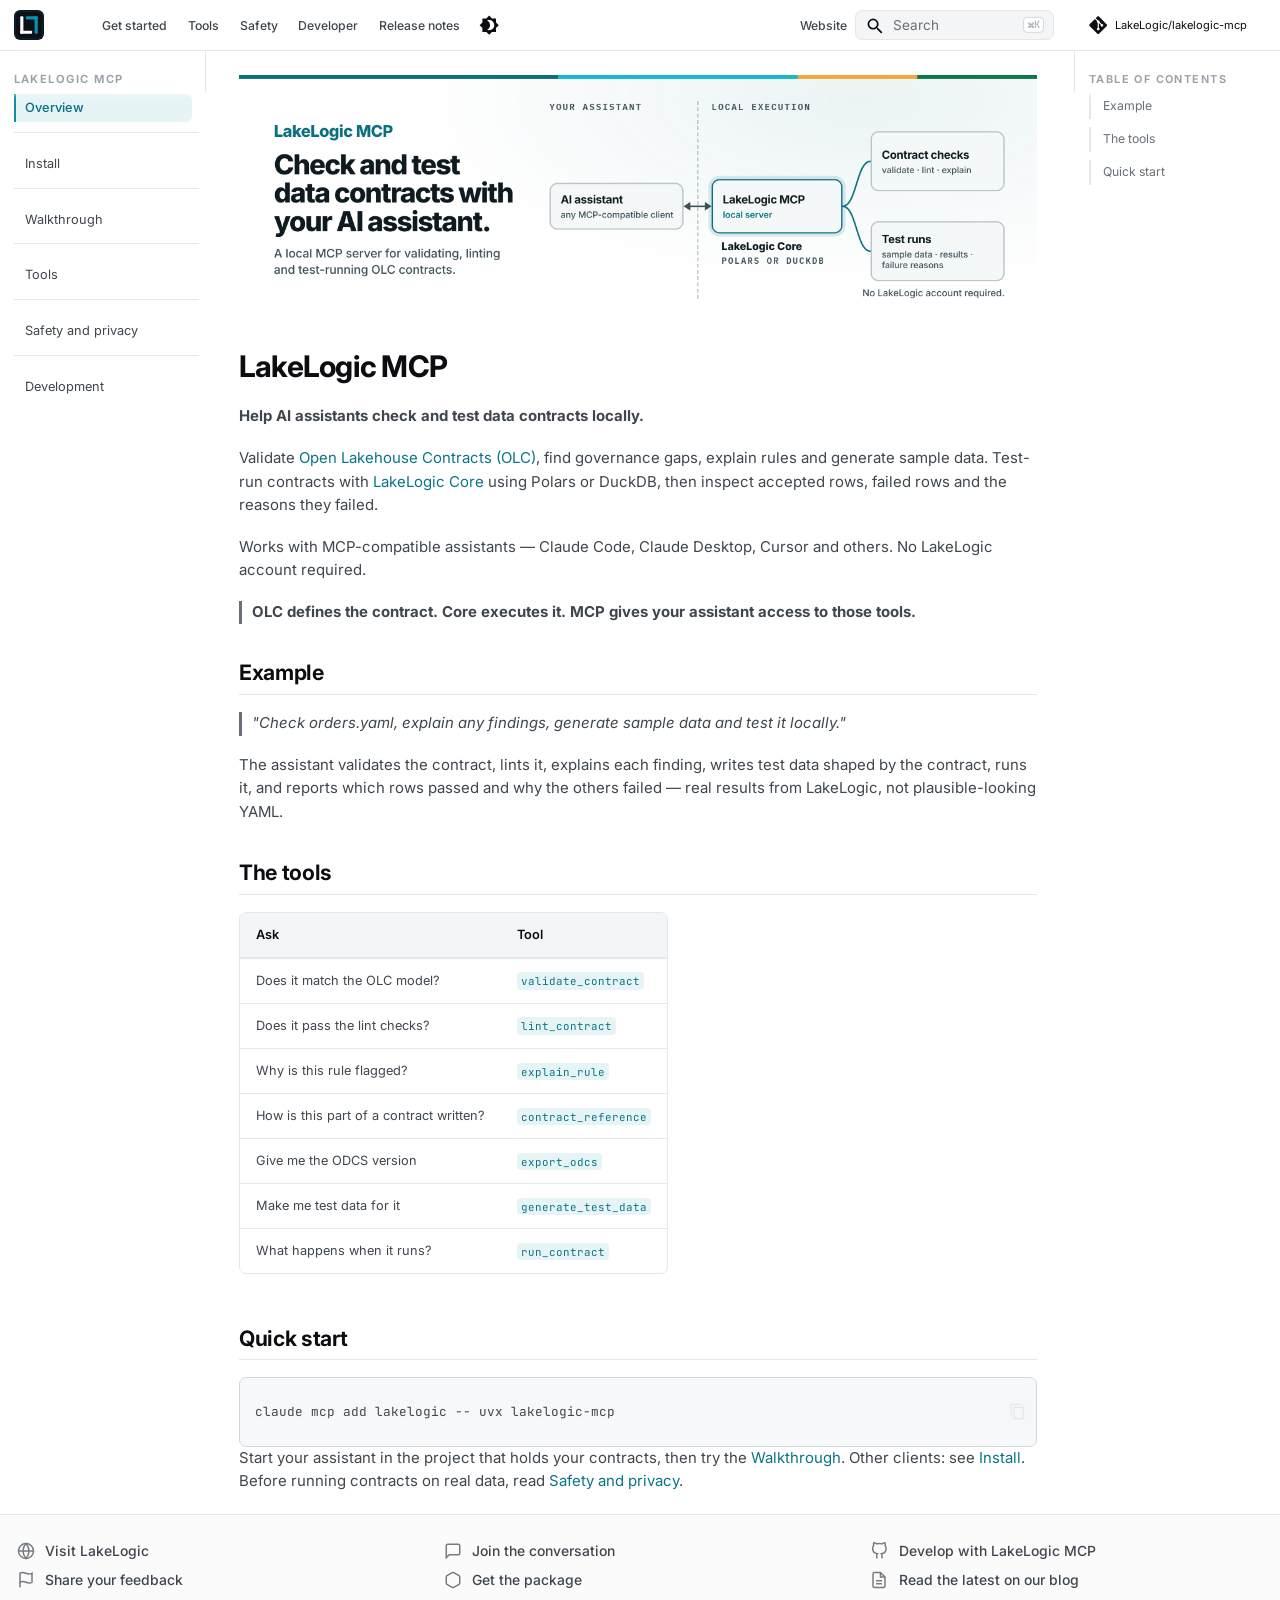
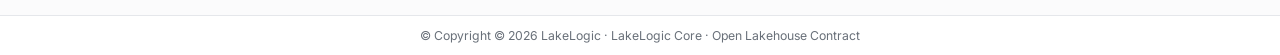
==== index.html @ 0fba4b38 "Deployed 911e16d with MkDocs version: 1.6.1" ====
<!doctype html>
<html lang="en" class="no-js">
  <head>
    
      <meta charset="utf-8">
      <meta name="viewport" content="width=device-width,initial-scale=1">
      
        <meta name="description" content="A local MCP server that lets AI assistants check, test and run the Open Lakehouse Contracts they write, using LakeLogic itself instead of guessing.
">
      
      
        <meta name="author" content="LakeLogic">
      
      
        <link rel="canonical" href="https://lakelogic.github.io/lakelogic-mcp/index.html">
      
      
      
        <link rel="next" href="install.html">
      
      
        
      
      
      <link rel="icon" href="assets/logo.svg">
      <meta name="generator" content="mkdocs-1.6.1, mkdocs-material-9.8.0">
    
    
      
        <title>LakeLogic MCP</title>
      
    
    
      <link rel="stylesheet" href="assets/stylesheets/main.57a0d79d.min.css">
      
        
        <link rel="stylesheet" href="assets/stylesheets/palette.fb2fffe2.min.css">
      
      


    
    
      
    
    
      
        
        
        <link rel="preconnect" href="https://fonts.gstatic.com" crossorigin>
        <link rel="stylesheet" href="https://fonts.googleapis.com/css?family=Inter:300,300i,400,400i,700,700i%7CJetBrains+Mono:400,400i,700,700i&display=fallback">
        <style>:root{--md-text-font:"Inter";--md-code-font:"JetBrains Mono"}</style>
      
    
    
      <link rel="stylesheet" href="stylesheets/extra.css?v=1">
    
    <script>__md_scope=new URL(".",location),__md_hash=e=>[...e].reduce(((e,_)=>(e<<5)-e+_.charCodeAt(0)),0),__md_get=(e,_=localStorage,t=__md_scope)=>JSON.parse(_.getItem(t.pathname+"."+e)),__md_set=(e,_,t=localStorage,a=__md_scope)=>{try{t.setItem(a.pathname+"."+e,JSON.stringify(_))}catch(e){}}</script>
    
      

    
    
  </head>
  
  
    
    
      
    
    
    
    
    <body dir="ltr" data-md-color-scheme="default" data-md-color-primary="custom" data-md-color-accent="light-blue">
  
    
    <input class="md-toggle" data-md-toggle="drawer" type="checkbox" id="__drawer" autocomplete="off">
    <input class="md-toggle" data-md-toggle="search" type="checkbox" id="__search" autocomplete="off">
    <label class="md-overlay" for="__drawer"></label>
    <div data-md-component="skip">
      
        
        <a href="#lakelogic-mcp" class="md-skip">
          Skip to content
        </a>
      
    </div>
    <div data-md-component="announce">
      
    </div>
    
    
      

  

<header class="md-header md-header--shadow" data-md-component="header">
  <nav class="md-header__inner md-grid" aria-label="Header">
    <a href="index.html" title="LakeLogic MCP" class="md-header__button md-logo" aria-label="LakeLogic MCP" data-md-component="logo">
      
  <img src="assets/logo.svg" alt="logo">

    </a>
    <label class="md-header__button md-icon" for="__drawer">
      
      <svg xmlns="http://www.w3.org/2000/svg" viewBox="0 0 24 24"><path d="M3 6h18v2H3zm0 5h18v2H3zm0 5h18v2H3z"/></svg>
    </label>
    <div class="md-header__title" data-md-component="header-title">
      <div class="md-header__ellipsis">
        <div class="md-header__topic">
          <span class="md-ellipsis">
            LakeLogic MCP
            <span class="ll-docs-badge">Docs</span>
          </span>
        </div>
        <div class="md-header__topic" data-md-component="header-topic">
          <span class="md-ellipsis">
            
              Overview
            
          </span>
        </div>
      </div>
    </div><nav class="ll-metanav" aria-label="Documentation sections">
      <a class="ll-metanav__link" href="install.html">Get started</a>
      <a class="ll-metanav__link" href="tools.html">Tools</a>
      <a class="ll-metanav__link" href="safety.html">Safety</a>
      <a class="ll-metanav__link" href="development.html">Developer</a>
      <a class="ll-metanav__link" href="https://github.com/LakeLogic/lakelogic-mcp/blob/main/CHANGELOG.md">Release notes</a>
    </nav>

    
      
        <form class="md-header__option" data-md-component="palette">
  
    
    
    
    <input class="md-option" data-md-color-media="" data-md-color-scheme="default" data-md-color-primary="custom" data-md-color-accent="light-blue"  aria-label="Switch to dark mode"  type="radio" name="__palette" id="__palette_0">
    
      <label class="md-header__button md-icon" title="Switch to dark mode" for="__palette_1" hidden>
        <svg xmlns="http://www.w3.org/2000/svg" viewBox="0 0 24 24"><path d="M12 18c-.89 0-1.74-.2-2.5-.55C11.56 16.5 13 14.42 13 12s-1.44-4.5-3.5-5.45C10.26 6.2 11.11 6 12 6a6 6 0 0 1 6 6 6 6 0 0 1-6 6m8-9.31V4h-4.69L12 .69 8.69 4H4v4.69L.69 12 4 15.31V20h4.69L12 23.31 15.31 20H20v-4.69L23.31 12z"/></svg>
      </label>
    
  
    
    
    
    <input class="md-option" data-md-color-media="" data-md-color-scheme="slate" data-md-color-primary="custom" data-md-color-accent="light-blue"  aria-label="Switch to light mode"  type="radio" name="__palette" id="__palette_1">
    
      <label class="md-header__button md-icon" title="Switch to light mode" for="__palette_0" hidden>
        <svg xmlns="http://www.w3.org/2000/svg" viewBox="0 0 24 24"><path d="M12 8a4 4 0 0 0-4 4 4 4 0 0 0 4 4 4 4 0 0 0 4-4 4 4 0 0 0-4-4m0 10a6 6 0 0 1-6-6 6 6 0 0 1 6-6 6 6 0 0 1 6 6 6 6 0 0 1-6 6m8-9.31V4h-4.69L12 .69 8.69 4H4v4.69L.69 12 4 15.31V20h4.69L12 23.31 15.31 20H20v-4.69L23.31 12z"/></svg>
      </label>
    
  
</form>
      
    
    
      <script>var palette=__md_get("__palette");if(palette&&palette.color){if("(prefers-color-scheme)"===palette.color.media){var media=matchMedia("(prefers-color-scheme: light)"),input=document.querySelector(media.matches?"[data-md-color-media='(prefers-color-scheme: light)']":"[data-md-color-media='(prefers-color-scheme: dark)']");palette.color.media=input.getAttribute("data-md-color-media"),palette.color.scheme=input.getAttribute("data-md-color-scheme"),palette.color.primary=input.getAttribute("data-md-color-primary"),palette.color.accent=input.getAttribute("data-md-color-accent")}for(var[key,value]of Object.entries(palette.color))document.body.setAttribute("data-md-color-"+key,value)}</script>
    
    <div class="ll-header-extra">
      <a class="ll-header-extra__link" href="https://lakelogic.org" target="_blank" rel="noopener">Website</a>
    </div>

    
      
      
        <label class="md-header__button md-icon" for="__search">
          
          <svg xmlns="http://www.w3.org/2000/svg" viewBox="0 0 24 24"><path d="M9.5 3A6.5 6.5 0 0 1 16 9.5c0 1.61-.59 3.09-1.56 4.23l.27.27h.79l5 5-1.5 1.5-5-5v-.79l-.27-.27A6.52 6.52 0 0 1 9.5 16 6.5 6.5 0 0 1 3 9.5 6.5 6.5 0 0 1 9.5 3m0 2C7 5 5 7 5 9.5S7 14 9.5 14 14 12 14 9.5 12 5 9.5 5"/></svg>
        </label>
        <div class="md-search" data-md-component="search" role="dialog">
  <label class="md-search__overlay" for="__search"></label>
  <div class="md-search__inner" role="search">
    <form class="md-search__form" name="search">
      <input type="text" class="md-search__input" name="query" aria-label="Search" placeholder="Search" autocapitalize="off" autocorrect="off" autocomplete="off" spellcheck="false" data-md-component="search-query" required>
      <label class="md-search__icon md-icon" for="__search">
        
        <svg xmlns="http://www.w3.org/2000/svg" viewBox="0 0 24 24"><path d="M9.5 3A6.5 6.5 0 0 1 16 9.5c0 1.61-.59 3.09-1.56 4.23l.27.27h.79l5 5-1.5 1.5-5-5v-.79l-.27-.27A6.52 6.52 0 0 1 9.5 16 6.5 6.5 0 0 1 3 9.5 6.5 6.5 0 0 1 9.5 3m0 2C7 5 5 7 5 9.5S7 14 9.5 14 14 12 14 9.5 12 5 9.5 5"/></svg>
        
        <svg xmlns="http://www.w3.org/2000/svg" viewBox="0 0 24 24"><path d="M20 11v2H8l5.5 5.5-1.42 1.42L4.16 12l7.92-7.92L13.5 5.5 8 11z"/></svg>
      </label>
      <nav class="md-search__options" aria-label="Search">
        
        <button type="reset" class="md-search__icon md-icon" title="Clear" aria-label="Clear" tabindex="-1">
          
          <svg xmlns="http://www.w3.org/2000/svg" viewBox="0 0 24 24"><path d="M19 6.41 17.59 5 12 10.59 6.41 5 5 6.41 10.59 12 5 17.59 6.41 19 12 13.41 17.59 19 19 17.59 13.41 12z"/></svg>
        </button>
      </nav>
      
        <div class="md-search__suggest" data-md-component="search-suggest"></div>
      
    </form>
    <div class="md-search__output">
      <div class="md-search__scrollwrap" tabindex="0" data-md-scrollfix>
        <div class="md-search-result" data-md-component="search-result">
          <div class="md-search-result__meta">
            Initializing search
          </div>
          <ol class="md-search-result__list" role="presentation"></ol>
        </div>
      </div>
    </div>
  </div>
</div>
      
    
    
      <div class="md-header__source">
        <a href="https://github.com/LakeLogic/lakelogic-mcp" title="Go to repository" class="md-source" data-md-component="source">
  <div class="md-source__icon md-icon">
    
    <svg xmlns="http://www.w3.org/2000/svg" viewBox="0 0 448 512"><!--! Font Awesome Free 7.1.0 by @fontawesome - https://fontawesome.com License - https://fontawesome.com/license/free (Icons: CC BY 4.0, Fonts: SIL OFL 1.1, Code: MIT License) Copyright 2025 Fonticons, Inc.--><path d="M439.6 236.1 244 40.5c-5.4-5.5-12.8-8.5-20.4-8.5s-15 3-20.4 8.4L162.5 81l51.5 51.5c27.1-9.1 52.7 16.8 43.4 43.7l49.7 49.7c34.2-11.8 61.2 31 35.5 56.7-26.5 26.5-70.2-2.9-56-37.3L240.3 199v121.9c25.3 12.5 22.3 41.8 9.1 55-6.4 6.4-15.2 10.1-24.3 10.1s-17.8-3.6-24.3-10.1c-17.6-17.6-11.1-46.9 11.2-56v-123c-20.8-8.5-24.6-30.7-18.6-45L142.6 101 8.5 235.1C3 240.6 0 247.9 0 255.5s3 15 8.5 20.4l195.6 195.7c5.4 5.4 12.7 8.4 20.4 8.4s15-3 20.4-8.4l194.7-194.7c5.4-5.4 8.4-12.8 8.4-20.4s-3-15-8.4-20.4"/></svg>
  </div>
  <div class="md-source__repository">
    LakeLogic/lakelogic-mcp
  </div>
</a>
      </div>
    
  </nav>
  
</header>
    
    <div class="md-container" data-md-component="container">
      
      
        
          
        
      
      <main class="md-main" data-md-component="main">
        <div class="md-main__inner md-grid">
          
            
              
              <div class="md-sidebar md-sidebar--primary" data-md-component="sidebar" data-md-type="navigation" >
                <div class="md-sidebar__scrollwrap">
                  <div class="md-sidebar__inner">
                    



<nav class="md-nav md-nav--primary" aria-label="Navigation" data-md-level="0">
  <label class="md-nav__title" for="__drawer">
    <a href="index.html" title="LakeLogic MCP" class="md-nav__button md-logo" aria-label="LakeLogic MCP" data-md-component="logo">
      
  <img src="assets/logo.svg" alt="logo">

    </a>
    LakeLogic MCP
  </label>
  
    <div class="md-nav__source">
      <a href="https://github.com/LakeLogic/lakelogic-mcp" title="Go to repository" class="md-source" data-md-component="source">
  <div class="md-source__icon md-icon">
    
    <svg xmlns="http://www.w3.org/2000/svg" viewBox="0 0 448 512"><!--! Font Awesome Free 7.1.0 by @fontawesome - https://fontawesome.com License - https://fontawesome.com/license/free (Icons: CC BY 4.0, Fonts: SIL OFL 1.1, Code: MIT License) Copyright 2025 Fonticons, Inc.--><path d="M439.6 236.1 244 40.5c-5.4-5.5-12.8-8.5-20.4-8.5s-15 3-20.4 8.4L162.5 81l51.5 51.5c27.1-9.1 52.7 16.8 43.4 43.7l49.7 49.7c34.2-11.8 61.2 31 35.5 56.7-26.5 26.5-70.2-2.9-56-37.3L240.3 199v121.9c25.3 12.5 22.3 41.8 9.1 55-6.4 6.4-15.2 10.1-24.3 10.1s-17.8-3.6-24.3-10.1c-17.6-17.6-11.1-46.9 11.2-56v-123c-20.8-8.5-24.6-30.7-18.6-45L142.6 101 8.5 235.1C3 240.6 0 247.9 0 255.5s3 15 8.5 20.4l195.6 195.7c5.4 5.4 12.7 8.4 20.4 8.4s15-3 20.4-8.4l194.7-194.7c5.4-5.4 8.4-12.8 8.4-20.4s-3-15-8.4-20.4"/></svg>
  </div>
  <div class="md-source__repository">
    LakeLogic/lakelogic-mcp
  </div>
</a>
    </div>
  
  <ul class="md-nav__list" data-md-scrollfix>
    
      
      
  
  
    
  
  
  
    <li class="md-nav__item md-nav__item--active">
      
      <input class="md-nav__toggle md-toggle" type="checkbox" id="__toc">
      
      
        
      
      
        <label class="md-nav__link md-nav__link--active" for="__toc">
          
  
  
  <span class="md-ellipsis">
    
  
    Overview
  

    
  </span>
  
  

          <span class="md-nav__icon md-icon"></span>
        </label>
      
      <a href="index.html" class="md-nav__link md-nav__link--active">
        
  
  
  <span class="md-ellipsis">
    
  
    Overview
  

    
  </span>
  
  

      </a>
      
        

<nav class="md-nav md-nav--secondary" aria-label="Table of contents">
  
  
  
    
  
  
    <label class="md-nav__title" for="__toc">
      <span class="md-nav__icon md-icon"></span>
      Table of contents
    </label>
    <ul class="md-nav__list" data-md-component="toc" data-md-scrollfix>
      
        <li class="md-nav__item">
  <a href="#example" class="md-nav__link">
    <span class="md-ellipsis">
      
        Example
      
    </span>
  </a>
  
</li>
      
        <li class="md-nav__item">
  <a href="#the-tools" class="md-nav__link">
    <span class="md-ellipsis">
      
        The tools
      
    </span>
  </a>
  
</li>
      
        <li class="md-nav__item">
  <a href="#quick-start" class="md-nav__link">
    <span class="md-ellipsis">
      
        Quick start
      
    </span>
  </a>
  
</li>
      
    </ul>
  
</nav>
      
    </li>
  

    
      
      
  
  
  
  
    <li class="md-nav__item">
      <a href="install.html" class="md-nav__link">
        
  
  
  <span class="md-ellipsis">
    
  
    Install
  

    
  </span>
  
  

      </a>
    </li>
  

    
      
      
  
  
  
  
    <li class="md-nav__item">
      <a href="walkthrough.html" class="md-nav__link">
        
  
  
  <span class="md-ellipsis">
    
  
    Walkthrough
  

    
  </span>
  
  

      </a>
    </li>
  

    
      
      
  
  
  
  
    <li class="md-nav__item">
      <a href="tools.html" class="md-nav__link">
        
  
  
  <span class="md-ellipsis">
    
  
    Tools
  

    
  </span>
  
  

      </a>
    </li>
  

    
      
      
  
  
  
  
    <li class="md-nav__item">
      <a href="safety.html" class="md-nav__link">
        
  
  
  <span class="md-ellipsis">
    
  
    Safety and privacy
  

    
  </span>
  
  

      </a>
    </li>
  

    
      
      
  
  
  
  
    <li class="md-nav__item">
      <a href="development.html" class="md-nav__link">
        
  
  
  <span class="md-ellipsis">
    
  
    Development
  

    
  </span>
  
  

      </a>
    </li>
  

    
  </ul>
</nav>
                  </div>
                </div>
              </div>
            
            
              
              <div class="md-sidebar md-sidebar--secondary" data-md-component="sidebar" data-md-type="toc" >
                <div class="md-sidebar__scrollwrap">
                  <div class="md-sidebar__inner">
                    

<nav class="md-nav md-nav--secondary" aria-label="Table of contents">
  
  
  
    
  
  
    <label class="md-nav__title" for="__toc">
      <span class="md-nav__icon md-icon"></span>
      Table of contents
    </label>
    <ul class="md-nav__list" data-md-component="toc" data-md-scrollfix>
      
        <li class="md-nav__item">
  <a href="#example" class="md-nav__link">
    <span class="md-ellipsis">
      
        Example
      
    </span>
  </a>
  
</li>
      
        <li class="md-nav__item">
  <a href="#the-tools" class="md-nav__link">
    <span class="md-ellipsis">
      
        The tools
      
    </span>
  </a>
  
</li>
      
        <li class="md-nav__item">
  <a href="#quick-start" class="md-nav__link">
    <span class="md-ellipsis">
      
        Quick start
      
    </span>
  </a>
  
</li>
      
    </ul>
  
</nav>
                  </div>
                </div>
              </div>
            
          
          
            <div class="md-content" data-md-component="content">
              
              <article class="md-content__inner md-typeset">
                
                  


  
  


<p><img src="assets/lakelogic_mcp_banner_dark.png#only-dark" width="100%" alt="LakeLogic MCP: check and test data contracts with your AI assistant. A local MCP server for validating, linting and test-running OLC contracts."><img src="assets/lakelogic_mcp_banner_light.png#only-light" width="100%" alt="LakeLogic MCP: check and test data contracts with your AI assistant. A local MCP server for validating, linting and test-running OLC contracts."></p>
<h1 id="lakelogic-mcp">LakeLogic MCP<a class="headerlink" href="#lakelogic-mcp" title="Permanent link">&para;</a></h1>
<p><strong>Help AI assistants check and test data contracts locally.</strong></p>
<p>Validate <a href="https://lakelogic.github.io/open-lakehouse-contract/">Open Lakehouse Contracts (OLC)</a>, find
governance gaps, explain rules and generate sample data. Test-run contracts with
<a href="https://lakelogic.github.io/LakeLogic/">LakeLogic Core</a> using Polars or DuckDB, then inspect accepted
rows, failed rows and the reasons they failed.</p>
<p>Works with MCP-compatible assistants — Claude Code, Claude Desktop, Cursor and others. No LakeLogic
account required.</p>
<blockquote>
<p><strong>OLC defines the contract. Core executes it. MCP gives your assistant access to those tools.</strong></p>
</blockquote>
<h2 id="example">Example<a class="headerlink" href="#example" title="Permanent link">&para;</a></h2>
<blockquote>
<p><em>"Check orders.yaml, explain any findings, generate sample data and test it locally."</em></p>
</blockquote>
<p>The assistant validates the contract, lints it, explains each finding, writes test data shaped by the
contract, runs it, and reports which rows passed and why the others failed — real results from
LakeLogic, not plausible-looking YAML.</p>
<h2 id="the-tools">The tools<a class="headerlink" href="#the-tools" title="Permanent link">&para;</a></h2>
<table>
<thead>
<tr>
<th>Ask</th>
<th>Tool</th>
</tr>
</thead>
<tbody>
<tr>
<td>Does it match the OLC model?</td>
<td><a href="tools.html#validate_contract"><code>validate_contract</code></a></td>
</tr>
<tr>
<td>Does it pass the lint checks?</td>
<td><a href="tools.html#lint_contract"><code>lint_contract</code></a></td>
</tr>
<tr>
<td>Why is this rule flagged?</td>
<td><a href="tools.html#explain_rule"><code>explain_rule</code></a></td>
</tr>
<tr>
<td>How is this part of a contract written?</td>
<td><a href="tools.html#contract_reference"><code>contract_reference</code></a></td>
</tr>
<tr>
<td>Give me the ODCS version</td>
<td><a href="tools.html#export_odcs"><code>export_odcs</code></a></td>
</tr>
<tr>
<td>Make me test data for it</td>
<td><a href="tools.html#generate_test_data"><code>generate_test_data</code></a></td>
</tr>
<tr>
<td>What happens when it runs?</td>
<td><a href="tools.html#run_contract"><code>run_contract</code></a></td>
</tr>
</tbody>
</table>
<h2 id="quick-start">Quick start<a class="headerlink" href="#quick-start" title="Permanent link">&para;</a></h2>
<div class="highlight"><pre><span></span><code><a id="__codelineno-0-1" name="__codelineno-0-1" href="#__codelineno-0-1"></a>claude<span class="w"> </span>mcp<span class="w"> </span>add<span class="w"> </span>lakelogic<span class="w"> </span>--<span class="w"> </span>uvx<span class="w"> </span>lakelogic-mcp
</code></pre></div>
<p>Start your assistant in the project that holds your contracts, then try the <a href="walkthrough.html">Walkthrough</a>. Other clients: see <a href="install.html">Install</a>.
Before running contracts on real data, read <a href="safety.html">Safety and privacy</a>.</p>












                
              </article>
            </div>
          
          
  <script>var tabs=__md_get("__tabs");if(Array.isArray(tabs))e:for(var set of document.querySelectorAll(".tabbed-set")){var labels=set.querySelector(".tabbed-labels");for(var tab of tabs)for(var label of labels.getElementsByTagName("label"))if(label.innerText.trim()===tab){var input=document.getElementById(label.htmlFor);input.checked=!0;continue e}}</script>

<script>var target=document.getElementById(location.hash.slice(1));target&&target.name&&(target.checked=target.name.startsWith("__tabbed_"))</script>
        </div>
        
          <button type="button" class="md-top md-icon" data-md-component="top" hidden>
  
  <svg xmlns="http://www.w3.org/2000/svg" viewBox="0 0 24 24"><path d="M13 20h-2V8l-5.5 5.5-1.42-1.42L12 4.16l7.92 7.92-1.42 1.42L13 8z"/></svg>
  Back to top
</button>
        
      </main>
      


<!-- Footer links grid -->
<footer class="ll-footer">
  <div class="ll-footer__grid md-grid">
    <a href="https://lakelogic.org" class="ll-footer__link">
      <svg xmlns="http://www.w3.org/2000/svg" width="18" height="18" viewBox="0 0 24 24" fill="none" stroke="currentColor" stroke-width="2"><circle cx="12" cy="12" r="10"/><path d="M2 12h20M12 2a15.3 15.3 0 0 1 4 10 15.3 15.3 0 0 1-4 10 15.3 15.3 0 0 1-4-10 15.3 15.3 0 0 1 4-10z"/></svg>
      Visit LakeLogic
    </a>
    <a href="https://github.com/LakeLogic/LakeLogic/discussions" class="ll-footer__link">
      <svg xmlns="http://www.w3.org/2000/svg" width="18" height="18" viewBox="0 0 24 24" fill="none" stroke="currentColor" stroke-width="2"><path d="M21 15a2 2 0 0 1-2 2H7l-4 4V5a2 2 0 0 1 2-2h14a2 2 0 0 1 2 2z"/></svg>
      Join the conversation
    </a>
    <a href="https://github.com/LakeLogic/lakelogic-mcp" class="ll-footer__link">
      <svg xmlns="http://www.w3.org/2000/svg" width="18" height="18" viewBox="0 0 24 24" fill="none" stroke="currentColor" stroke-width="2"><path d="M16 22V18.13a3.07 3.07 0 0 0-.94-2.36c3.14-.35 6.44-1.54 6.44-7A5.44 5.44 0 0 0 20 4.77 5.07 5.07 0 0 0 19.91 1S18.73.65 16 2.48a13.38 13.38 0 0 0-7 0C6.27.65 5.09 1 5.09 1A5.07 5.07 0 0 0 5 4.77a5.44 5.44 0 0 0-1.5 3.78c0 5.42 3.3 6.61 6.44 7A3.07 3.07 0 0 0 9 18.13V22"/></svg>
      Develop with LakeLogic MCP
    </a>
    <a href="https://github.com/LakeLogic/lakelogic-mcp/issues" class="ll-footer__link">
      <svg xmlns="http://www.w3.org/2000/svg" width="18" height="18" viewBox="0 0 24 24" fill="none" stroke="currentColor" stroke-width="2"><path d="M4 15s1-1 4-1 5 2 8 2 4-1 4-1V3s-1 1-4 1-5-2-8-2-4 1-4 1z"/><line x1="4" y1="22" x2="4" y2="15"/></svg>
      Share your feedback
    </a>
    <a href="https://pypi.org/project/lakelogic-mcp/" class="ll-footer__link">
      <svg xmlns="http://www.w3.org/2000/svg" width="18" height="18" viewBox="0 0 24 24" fill="none" stroke="currentColor" stroke-width="2"><path d="M21 16V8a2 2 0 0 0-1-1.73l-7-4a2 2 0 0 0-2 0l-7 4A2 2 0 0 0 3 8v8a2 2 0 0 0 1 1.73l7 4a2 2 0 0 0 2 0l7-4A2 2 0 0 0 21 16z"/></svg>
      Get the package
    </a>
    <a href="https://lakelogic.org/blog" class="ll-footer__link">
      <svg xmlns="http://www.w3.org/2000/svg" width="18" height="18" viewBox="0 0 24 24" fill="none" stroke="currentColor" stroke-width="2"><path d="M14 2H6a2 2 0 0 0-2 2v16a2 2 0 0 0 2 2h12a2 2 0 0 0 2-2V8z"/><polyline points="14 2 14 8 20 8"/><line x1="16" y1="13" x2="8" y2="13"/><line x1="16" y1="17" x2="8" y2="17"/></svg>
      Read the latest on our blog
    </a>
  </div>

  <!-- Bottom bar -->
  <div class="ll-footer__bottom md-grid">
    <div class="ll-footer__meta">
      <span>&copy; Copyright &copy; 2026 LakeLogic · <a href="https://lakelogic.github.io/LakeLogic/" target="_blank">LakeLogic Core</a> · <a href="https://lakelogic.github.io/open-lakehouse-contract/" target="_blank">Open Lakehouse Contract</a>
</span>
    </div>
  </div>
</footer>

    </div>
    <div class="md-dialog" data-md-component="dialog">
      <div class="md-dialog__inner md-typeset"></div>
    </div>
    
    
    
      
      
      <script id="__config" type="application/json">{"annotate": null, "base": ".", "features": ["navigation.instant", "navigation.tracking", "navigation.top", "navigation.footer", "navigation.sections", "toc.follow", "search.suggest", "search.highlight", "content.code.copy", "content.tabs.link"], "search": "assets/javascripts/workers/search.a7633da7.min.js", "tags": null, "translations": {"clipboard.copied": "Copied to clipboard", "clipboard.copy": "Copy to clipboard", "search.result.more.one": "1 more on this page", "search.result.more.other": "# more on this page", "search.result.none": "No matching documents", "search.result.one": "1 matching document", "search.result.other": "# matching documents", "search.result.placeholder": "Type to start searching", "search.result.term.missing": "Missing", "select.version": "Select version"}, "version": null}</script>
    
    
      <script src="assets/javascripts/bundle.c21346df.min.js"></script>
      
        <script src="javascripts/theme-switcher.js"></script>
      
    
  </body>
</html>
---- assets/stylesheets/main.57a0d79d.min.css ----
@charset "UTF-8";html{box-sizing:border-box;-webkit-text-size-adjust:none;-moz-text-size-adjust:none;text-size-adjust:none}*,:after,:before{box-sizing:inherit}@media(prefers-reduced-motion){*,:after,:before{transition:none!important}}body{margin:0;-webkit-font-smoothing:antialiased;-moz-osx-font-smoothing:grayscale;--md-text-font-family:var(--md-text-font, _),
    -apple-system, BlinkMacSystemFont, Helvetica, Arial, sans-serif;--md-code-font-family:var(--md-code-font, _),
    SFMono-Regular, Consolas, Menlo, monospace}.md-typeset code:not(.focus-visible),a,button,input,label{-webkit-tap-highlight-color:transparent}a{color:inherit;text-decoration:none}hr{box-sizing:initial;display:block;height:.05rem;padding:0;overflow:visible;border:0}small{font-size:80%}sub,sup{line-height:1em}img{border-style:none}table{border-spacing:0;border-collapse:initial}td,th{font-weight:400;vertical-align:top}button{padding:0;margin:0;font-family:inherit;font-size:inherit;background:#0000;border:0}input{border:0;outline:none}:root{--md-primary-fg-color:#4051b5;--md-primary-fg-color--light:#5d6cc0;--md-primary-fg-color--dark:#303fa1;--md-primary-bg-color:#fff;--md-primary-bg-color--light:#ffffffb3;--md-accent-fg-color:#526cfe;--md-accent-fg-color--transparent:#526cfe1a;--md-accent-bg-color:#fff;--md-accent-bg-color--light:#ffffffb3;--md-typeset-table-sort-icon:url("data:image/svg+xml;charset=utf-8,<svg xmlns='http://www.w3.org/2000/svg' viewBox='0 0 24 24'><path d='m18 21-4-4h3V7h-3l4-4 4 4h-3v10h3M2 19v-2h10v2M2 13v-2h7v2M2 7V5h4v2z'/></svg>");--md-typeset-table-sort-icon--asc:url("data:image/svg+xml;charset=utf-8,<svg xmlns='http://www.w3.org/2000/svg' viewBox='0 0 24 24'><path d='M19 17h3l-4 4-4-4h3V3h2M2 17h10v2H2M6 5v2H2V5m0 6h7v2H2z'/></svg>");--md-typeset-table-sort-icon--desc:url("data:image/svg+xml;charset=utf-8,<svg xmlns='http://www.w3.org/2000/svg' viewBox='0 0 24 24'><path d='M19 7h3l-4-4-4 4h3v14h2M2 17h10v2H2M6 5v2H2V5m0 6h7v2H2z'/></svg>")}[data-md-color-scheme=default]{color-scheme:light}[data-md-color-scheme=default] img[src$="#gh-dark-mode-only"],[data-md-color-scheme=default] img[src$="#only-dark"]{display:none}:root,[data-md-color-scheme=default]{--md-hue:225deg;--md-default-fg-color:#000000de;--md-default-fg-color--light:#0000008a;--md-default-fg-color--lighter:#00000052;--md-default-fg-color--lightest:#00000012;--md-default-bg-color:#fff;--md-default-bg-color--light:#ffffffb3;--md-default-bg-color--lighter:#ffffff4d;--md-default-bg-color--lightest:#ffffff1f;--md-code-fg-color:#36464e;--md-code-bg-color:#f5f5f5;--md-code-bg-color--light:#f5f5f5b3;--md-code-bg-color--lighter:#f5f5f54d;--md-code-hl-color:#4287ff;--md-code-hl-color--light:#4287ff1a;--md-code-hl-number-color:#d52a2a;--md-code-hl-special-color:#db1457;--md-code-hl-function-color:#a846b9;--md-code-hl-constant-color:#6e59d9;--md-code-hl-keyword-color:#3f6ec6;--md-code-hl-string-color:#1c7d4d;--md-code-hl-name-color:var(--md-code-fg-color);--md-code-hl-operator-color:var(--md-default-fg-color--light);--md-code-hl-punctuation-color:var(--md-default-fg-color--light);--md-code-hl-comment-color:var(--md-default-fg-color--light);--md-code-hl-generic-color:var(--md-default-fg-color--light);--md-code-hl-variable-color:var(--md-default-fg-color--light);--md-typeset-color:var(--md-default-fg-color);--md-typeset-a-color:var(--md-primary-fg-color);--md-typeset-del-color:#f5503d26;--md-typeset-ins-color:#0bd57026;--md-typeset-kbd-color:#fafafa;--md-typeset-kbd-accent-color:#fff;--md-typeset-kbd-border-color:#b8b8b8;--md-typeset-mark-color:#ffff0080;--md-typeset-table-color:#0000001f;--md-typeset-table-color--light:#00000009;--md-admonition-fg-color:var(--md-default-fg-color);--md-admonition-bg-color:var(--md-default-bg-color);--md-warning-fg-color:#000000de;--md-warning-bg-color:#ff9;--md-footer-fg-color:#fff;--md-footer-fg-color--light:#ffffffb3;--md-footer-fg-color--lighter:#ffffff73;--md-footer-bg-color:#000000de;--md-footer-bg-color--dark:#00000052;--md-shadow-z1:0 0.2rem 0.5rem #0000000d,
    0 0 0.05rem #0000001a;--md-shadow-z2:0 0.2rem 0.5rem #0000001a,
    0 0 0.05rem #00000040;--md-shadow-z3:0 0.2rem 0.5rem #0003,
    0 0 0.05rem #00000059}.md-icon svg{display:block;width:1.2rem;height:1.2rem;fill:currentcolor}aside,body,input{font-family:var(--md-text-font-family);font-feature-settings:"kern","liga";color:var(--md-typeset-color)}code,kbd,pre{font-family:var(--md-code-font-family);font-feature-settings:"kern"}.md-typeset{font-size:.8rem;line-height:1.6;overflow-wrap:break-word;-webkit-print-color-adjust:exact;color-adjust:exact}@media print{.md-typeset{font-size:.68rem}.md-typeset code,.md-typeset kbd,.md-typeset pre{white-space:pre-wrap}}.md-typeset blockquote,.md-typeset dl,.md-typeset figure,.md-typeset ol,.md-typeset pre,.md-typeset ul{margin-top:1em;margin-bottom:1em}.md-typeset h1{margin:0 0 1.25em;font-size:2em;line-height:1.3;color:var(--md-default-fg-color--light)}.md-typeset h1,.md-typeset h2{font-weight:300;letter-spacing:-.01em}.md-typeset h2{margin:1.6em 0 .64em;font-size:1.5625em;line-height:1.4}.md-typeset h3{margin:1.6em 0 .8em;font-size:1.25em;font-weight:400;line-height:1.5;letter-spacing:-.01em}.md-typeset h2+h3{margin-top:.8em}.md-typeset h4{margin:1em 0;font-weight:700;letter-spacing:-.01em}.md-typeset h5,.md-typeset h6{margin:1.25em 0;font-size:.8em;font-weight:700;color:var(--md-default-fg-color--light);letter-spacing:-.01em}.md-typeset h5{text-transform:uppercase}.md-typeset h5 code{text-transform:none}.md-typeset hr{display:flow-root;margin:1.5em 0;border-bottom:.05rem solid var(--md-default-fg-color--lightest)}.md-typeset a{color:var(--md-typeset-a-color);word-break:break-word}.md-typeset a,.md-typeset a:before{transition:color 125ms}.md-typeset a:focus,.md-typeset a:hover{color:var(--md-accent-fg-color)}.md-typeset a:focus code,.md-typeset a:hover code{color:var(--md-accent-fg-color);background-color:var(--md-accent-fg-color--transparent)}.md-typeset a code{color:var(--md-typeset-a-color)}.md-typeset a.focus-visible{outline-color:var(--md-accent-fg-color);outline-offset:.2rem}.md-typeset code,.md-typeset kbd,.md-typeset pre{font-variant-ligatures:none;color:var(--md-code-fg-color);direction:ltr;transition:background-color 125ms}.md-typeset code{padding:0 .2941176471em;font-size:.85em;word-break:break-word;background-color:var(--md-code-bg-color);border-radius:.1rem;-webkit-box-decoration-break:clone;box-decoration-break:clone;transition:color 125ms,background-color 125ms}.md-typeset code:not(.focus-visible){outline:none}.md-typeset pre{position:relative;display:flow-root;line-height:1.4}.md-typeset pre>code{display:block;padding:.7720588235em 1.1764705882em;margin:0;overflow:auto;word-break:normal;touch-action:auto;scrollbar-color:var(--md-default-fg-color--lighter) #0000;scrollbar-width:thin;outline-color:var(--md-accent-fg-color);box-shadow:none;-webkit-box-decoration-break:slice;box-decoration-break:slice}.md-typeset pre>code:hover{scrollbar-color:var(--md-accent-fg-color) #0000}.md-typeset pre>code::-webkit-scrollbar{width:.2rem;height:.2rem}.md-typeset pre>code::-webkit-scrollbar-thumb{background-color:var(--md-default-fg-color--lighter)}.md-typeset pre>code::-webkit-scrollbar-thumb:hover{background-color:var(--md-accent-fg-color)}.md-typeset kbd{display:inline-block;padding:0 .6666666667em;font-size:.75em;color:var(--md-default-fg-color);word-break:break-word;vertical-align:text-top;background-color:var(--md-typeset-kbd-color);border-radius:.1rem;box-shadow:0 .1rem 0 .05rem var(--md-typeset-kbd-border-color),0 .1rem 0 var(--md-typeset-kbd-border-color),0 -.1rem .2rem var(--md-typeset-kbd-accent-color) inset}.md-typeset mark{color:inherit;word-break:break-word;background-color:var(--md-typeset-mark-color);-webkit-box-decoration-break:clone;box-decoration-break:clone}.md-typeset abbr{text-decoration:none;cursor:help}.md-typeset [data-preview],.md-typeset abbr{border-bottom:.05rem dotted var(--md-default-fg-color--light)}.md-typeset small{opacity:.75}[dir=ltr] .md-typeset sub,[dir=ltr] .md-typeset sup{margin-left:.078125em}[dir=rtl] .md-typeset sub,[dir=rtl] .md-typeset sup{margin-right:.078125em}[dir=ltr] .md-typeset blockquote{padding-left:.6rem;border-left:.2rem solid var(--md-default-fg-color--lighter)}[dir=rtl] .md-typeset blockquote{padding-right:.6rem;border-right:.2rem solid var(--md-default-fg-color--lighter)}.md-typeset blockquote{margin-left:0;margin-right:0;color:var(--md-default-fg-color--light)}.md-typeset ul{list-style-type:disc}.md-typeset ul[type]{list-style-type:revert-layer}[dir=ltr] .md-typeset ol,[dir=ltr] .md-typeset ol li ol,[dir=ltr] .md-typeset ol li ul,[dir=ltr] .md-typeset ul,[dir=ltr] .md-typeset ul li ol,[dir=ltr] .md-typeset ul li ul{margin-left:.625em}[dir=rtl] .md-typeset ol,[dir=rtl] .md-typeset ol li ol,[dir=rtl] .md-typeset ol li ul,[dir=rtl] .md-typeset ul,[dir=rtl] .md-typeset ul li ol,[dir=rtl] .md-typeset ul li ul{margin-right:.625em}.md-typeset ol,.md-typeset ul{padding:0}.md-typeset ol:not([hidden]),.md-typeset ul:not([hidden]){display:flow-root}.md-typeset ol ol,.md-typeset ul ol{list-style-type:lower-alpha}.md-typeset ol ol ol,.md-typeset ul ol ol{list-style-type:lower-roman}.md-typeset ol ol ol ol,.md-typeset ul ol ol ol{list-style-type:upper-alpha}.md-typeset ol ol ol ol ol,.md-typeset ul ol ol ol ol{list-style-type:upper-roman}.md-typeset ol[type],.md-typeset ul[type]{list-style-type:revert-layer}[dir=ltr] .md-typeset ol li,[dir=ltr] .md-typeset ul li{margin-left:1.25em}[dir=rtl] .md-typeset ol li,[dir=rtl] .md-typeset ul li{margin-right:1.25em}.md-typeset ol li,.md-typeset ul li{margin-bottom:.5em}.md-typeset ol li blockquote,.md-typeset ol li p,.md-typeset ul li blockquote,.md-typeset ul li p{margin:.5em 0}.md-typeset ol li:last-child,.md-typeset ul li:last-child{margin-bottom:0}.md-typeset ol li ol,.md-typeset ol li ul,.md-typeset ul li ol,.md-typeset ul li ul{margin-top:.5em;margin-bottom:.5em}[dir=ltr] .md-typeset dd{margin-left:1.875em}[dir=rtl] .md-typeset dd{margin-right:1.875em}.md-typeset dd{margin-top:1em;margin-bottom:1.5em}.md-typeset img,.md-typeset svg,.md-typeset video{max-width:100%;height:auto}.md-typeset img[align=left]{margin:1em 1em 1em 0}.md-typeset img[align=right]{margin:1em 0 1em 1em}.md-typeset img[align]:only-child{margin-top:0}.md-typeset figure{display:flow-root;width:fit-content;max-width:100%;margin:1em auto;text-align:center}.md-typeset figure img{display:block;margin:0 auto}.md-typeset figcaption{max-width:24rem;margin:1em auto;font-style:italic}.md-typeset iframe{max-width:100%}.md-typeset table:not([class]){display:inline-block;max-width:100%;overflow:auto;font-size:.64rem;touch-action:auto;background-color:var(--md-default-bg-color);border:.05rem solid var(--md-typeset-table-color);border-radius:.1rem}@media print{.md-typeset table:not([class]){display:table}}.md-typeset table:not([class])+*{margin-top:1.5em}.md-typeset table:not([class]) td>:first-child,.md-typeset table:not([class]) th>:first-child{margin-top:0}.md-typeset table:not([class]) td>:last-child,.md-typeset table:not([class]) th>:last-child{margin-bottom:0}.md-typeset table:not([class]) td:not([align]),.md-typeset table:not([class]) th:not([align]){text-align:left}[dir=rtl] .md-typeset table:not([class]) td:not([align]),[dir=rtl] .md-typeset table:not([class]) th:not([align]){text-align:right}.md-typeset table:not([class]) th{min-width:5rem;padding:.9375em 1.25em;font-weight:700;vertical-align:top}.md-typeset table:not([class]) td{padding:.9375em 1.25em;vertical-align:top;border-top:.05rem solid var(--md-typeset-table-color)}.md-typeset table:not([class]) tbody tr{transition:background-color 125ms}.md-typeset table:not([class]) tbody tr:hover{background-color:var(--md-typeset-table-color--light);box-shadow:0 .05rem 0 var(--md-default-bg-color) inset}.md-typeset table:not([class]) a{word-break:normal}.md-typeset table th[role=columnheader]{cursor:pointer}[dir=ltr] .md-typeset table th[role=columnheader]:after{margin-left:.5em}[dir=rtl] .md-typeset table th[role=columnheader]:after{margin-right:.5em}.md-typeset table th[role=columnheader]:after{display:inline-block;width:1.2em;height:1.2em;vertical-align:text-bottom;content:"";-webkit-mask-image:var(--md-typeset-table-sort-icon);mask-image:var(--md-typeset-table-sort-icon);-webkit-mask-repeat:no-repeat;mask-repeat:no-repeat;-webkit-mask-size:contain;mask-size:contain;transition:background-color 125ms}.md-typeset table th[role=columnheader]:hover:after{background-color:var(--md-default-fg-color--lighter)}.md-typeset table th[role=columnheader][aria-sort=ascending]:after{background-color:var(--md-default-fg-color--light);-webkit-mask-image:var(--md-typeset-table-sort-icon--asc);mask-image:var(--md-typeset-table-sort-icon--asc)}.md-typeset table th[role=columnheader][aria-sort=descending]:after{background-color:var(--md-default-fg-color--light);-webkit-mask-image:var(--md-typeset-table-sort-icon--desc);mask-image:var(--md-typeset-table-sort-icon--desc)}.md-typeset__scrollwrap{margin:1em -.8rem;overflow-x:auto;touch-action:auto}.md-typeset__table{display:inline-block;padding:0 .8rem;margin-bottom:.5em}@media print{.md-typeset__table{display:block}}html .md-typeset__table table{display:table;width:100%;margin:0;overflow:hidden}@media screen and (max-width:44.984375em){.md-content__inner>pre{margin:1em -.8rem}.md-content__inner>pre code{border-radius:0}}.md-typeset .md-author{position:relative;display:block;flex-shrink:0;width:1.6rem;height:1.6rem;overflow:hidden;border-radius:100%;transition:color 125ms,transform 125ms}.md-typeset .md-author img{display:block}.md-typeset .md-author--more{font-size:.6rem;font-weight:700;line-height:1.6rem;color:var(--md-default-fg-color--lighter);text-align:center;background:var(--md-default-fg-color--lightest)}.md-typeset .md-author--long{width:2.4rem;height:2.4rem}.md-typeset a.md-author{transform:scale(1)}.md-typeset a.md-author img{filter:grayscale(100%) opacity(75%);border-radius:100%;transition:filter 125ms}.md-typeset a.md-author:focus,.md-typeset a.md-author:hover{z-index:1;transform:scale(1.1)}.md-typeset a.md-author:focus img,.md-typeset a.md-author:hover img{filter:grayscale(0)}.md-banner{overflow:auto;color:var(--md-footer-fg-color);background-color:var(--md-footer-bg-color)}@media print{.md-banner{display:none}}.md-banner--warning{color:var(--md-warning-fg-color);background-color:var(--md-warning-bg-color)}.md-banner__inner{padding:0 .8rem;margin:.6rem auto;font-size:.7rem}[dir=ltr] .md-banner__button{float:right}[dir=rtl] .md-banner__button{float:left}.md-banner__button{color:inherit;cursor:pointer;transition:opacity .25s}.no-js .md-banner__button{display:none}.md-banner__button:hover{opacity:.7}html{height:100%;overflow-x:hidden;font-size:125%}@media screen and (min-width:100em){html{font-size:137.5%}}@media screen and (min-width:125em){html{font-size:150%}}body{position:relative;display:flex;flex-direction:column;width:100%;min-height:100%;font-size:.5rem;background-color:var(--md-default-bg-color)}@media print{body{display:block}}@media screen and (max-width:59.984375em){body[data-md-scrolllock]{position:fixed}}.md-grid{max-width:61rem;margin-left:auto;margin-right:auto}.md-container{display:flex;flex-grow:1;flex-direction:column}@media print{.md-container{display:block}}.md-main{flex-grow:1}.md-main__inner{display:flex;height:100%;margin-top:1.5rem}.md-ellipsis{overflow:hidden;text-overflow:ellipsis}.md-toggle{display:none}.md-option{position:absolute;width:0;height:0;opacity:0}.md-option:checked+label:not([hidden]){display:block}.md-option.focus-visible+label{outline-style:auto;outline-color:var(--md-accent-fg-color)}.md-skip{position:fixed;z-index:-1;padding:.3rem .5rem;margin:.5rem;font-size:.64rem;color:var(--md-default-bg-color);background-color:var(--md-default-fg-color);border-radius:.1rem;outline-color:var(--md-accent-fg-color);opacity:0;transform:translateY(.4rem)}.md-skip:focus{z-index:10;opacity:1;transition:transform .25s cubic-bezier(.4,0,.2,1),opacity 175ms 75ms;transform:translateY(0)}@page{margin:25mm}:root{--md-clipboard-icon:url("data:image/svg+xml;charset=utf-8,<svg xmlns='http://www.w3.org/2000/svg' viewBox='0 0 24 24'><path d='M19 21H8V7h11m0-2H8a2 2 0 0 0-2 2v14a2 2 0 0 0 2 2h11a2 2 0 0 0 2-2V7a2 2 0 0 0-2-2m-3-4H4a2 2 0 0 0-2 2v14h2V3h12z'/></svg>");--md-code-select-icon:url("data:image/svg+xml;charset=utf-8,<svg xmlns='http://www.w3.org/2000/svg' viewBox='0 0 24 24'><path d='M19 19h-4v2h4c1.1 0 2-.9 2-2v-4h-2m0-12h-4v2h4v4h2V5c0-1.1-.9-2-2-2M5 5h4V3H5c-1.1 0-2 .9-2 2v4h2m0 6H3v4c0 1.1.9 2 2 2h4v-2H5zm2-4h2v2H7zm4 0h2v2h-2zm4 0h2v2h-2zM7 7h2v2H7zm4 0h2v2h-2zm4 0h2v2h-2zm-8 8h2v2H7zm4 0h2v2h-2zm4 0h2v2h-2z'/></svg>");--md-code-copy-icon:url("data:image/svg+xml;charset=utf-8,<svg xmlns='http://www.w3.org/2000/svg' viewBox='0 0 24 24'><path d='M19 21H8V7h11m0-2H8a2 2 0 0 0-2 2v14a2 2 0 0 0 2 2h11a2 2 0 0 0 2-2V7a2 2 0 0 0-2-2m-3-4H4a2 2 0 0 0-2 2v14h2V3h12z'/></svg>")}.md-clipboard{z-index:1;width:1.5em;height:1.5em;color:var(--md-default-fg-color--lightest);cursor:pointer;border-radius:.1rem;outline-color:var(--md-accent-fg-color);outline-offset:.1rem;transition:color .25s}@media print{.md-clipboard{display:none}}.md-clipboard:not(.focus-visible){outline:none;-webkit-tap-highlight-color:transparent}:hover>.md-clipboard{color:var(--md-default-fg-color--light)}.md-clipboard:focus,.md-clipboard:hover{color:var(--md-accent-fg-color)}.md-clipboard:after{display:block;width:1.125em;height:1.125em;margin:0 auto;content:"";background-color:currentcolor;-webkit-mask-image:var(--md-clipboard-icon);mask-image:var(--md-clipboard-icon);-webkit-mask-repeat:no-repeat;mask-repeat:no-repeat;-webkit-mask-position:center;mask-position:center;-webkit-mask-size:contain;mask-size:contain}.md-clipboard--inline{cursor:pointer}.md-clipboard--inline code{transition:color .25s,background-color .25s}.md-clipboard--inline:focus code,.md-clipboard--inline:hover code{color:var(--md-accent-fg-color);background-color:var(--md-accent-fg-color--transparent)}.md-typeset .md-code__content{display:grid}.md-code__nav{position:absolute;top:.25em;right:.25em;z-index:1;display:flex;gap:.2rem;padding:.2rem;background-color:var(--md-code-bg-color--lighter);border-radius:.1rem;transition:background-color .25s}:hover>.md-code__nav{background-color:var(--md-code-bg-color--light)}.md-code__button{display:block;width:1.5em;height:1.5em;color:var(--md-default-fg-color--lightest);cursor:pointer;outline-color:var(--md-accent-fg-color);outline-offset:.1rem;transition:color .25s}:hover>*>.md-code__button{color:var(--md-default-fg-color--light)}.md-code__button.focus-visible,.md-code__button:hover{color:var(--md-accent-fg-color)}.md-code__button--active{color:var(--md-default-fg-color)!important}.md-code__button:after{display:block;width:1.125em;height:1.125em;margin:0 auto;content:"";background-color:currentcolor;-webkit-mask-repeat:no-repeat;mask-repeat:no-repeat;-webkit-mask-position:center;mask-position:center;-webkit-mask-size:contain;mask-size:contain}.md-code__button[data-md-type=select]:after{-webkit-mask-image:var(--md-code-select-icon);mask-image:var(--md-code-select-icon)}.md-code__button[data-md-type=copy]:after{-webkit-mask-image:var(--md-code-copy-icon);mask-image:var(--md-code-copy-icon)}@keyframes consent{0%{opacity:0;transform:translateY(100%)}to{opacity:1;transform:translateY(0)}}@keyframes overlay{0%{opacity:0}to{opacity:1}}.md-consent__overlay{position:fixed;top:0;z-index:5;width:100%;height:100%;background-color:#0000008a;-webkit-backdrop-filter:blur(.1rem);backdrop-filter:blur(.1rem);opacity:1;animation:overlay .25s both}.md-consent__inner{position:fixed;bottom:0;z-index:5;width:100%;max-height:100%;padding:0;overflow:auto;background-color:var(--md-default-bg-color);border:0;border-radius:.1rem;box-shadow:0 0 .2rem #0000001a,0 .2rem .4rem #0003;animation:consent .5s cubic-bezier(.1,.7,.1,1) both}.md-consent__form{padding:.8rem}.md-consent__settings{display:none;margin:1em 0}input:checked+.md-consent__settings{display:block}.md-consent__controls{margin-bottom:.8rem}.md-typeset .md-consent__controls .md-button{display:inline}@media screen and (max-width:44.984375em){.md-typeset .md-consent__controls .md-button{display:block;width:100%;margin-top:.4rem;text-align:center}}.md-consent label{cursor:pointer}.md-content{flex-grow:1;min-width:0}.md-content__inner{padding-top:.6rem;margin:0 .8rem 1.2rem}@media screen and (min-width:76.25em){[dir=ltr] .md-sidebar--primary:not([hidden])~.md-content>.md-content__inner,[dir=rtl] .md-sidebar--secondary:not([hidden])~.md-content>.md-content__inner{margin-left:1.2rem}[dir=ltr] .md-sidebar--secondary:not([hidden])~.md-content>.md-content__inner,[dir=rtl] .md-sidebar--primary:not([hidden])~.md-content>.md-content__inner{margin-right:1.2rem}}.md-content__inner:before{display:block;height:.4rem;content:""}.md-content__inner>:last-child{margin-bottom:0}[dir=ltr] .md-content__button{float:right;margin-left:.4rem}[dir=rtl] .md-content__button{float:left;margin-right:.4rem}.md-content__button{padding:0;margin:.4rem 0}@media print{.md-content__button{display:none}}.md-typeset .md-content__button{color:var(--md-default-fg-color--lighter)}.md-content__button svg{display:inline;vertical-align:top}[dir=rtl] .md-content__button svg{transform:scaleX(-1)}[dir=ltr] .md-dialog{right:.8rem}[dir=rtl] .md-dialog{left:.8rem}.md-dialog{position:fixed;bottom:.8rem;z-index:4;min-width:11.1rem;padding:.4rem .6rem;pointer-events:none;background-color:var(--md-default-fg-color);border-radius:.1rem;box-shadow:var(--md-shadow-z3);opacity:0;transition:transform 0s .4s,opacity .4s;transform:translateY(100%)}@media print{.md-dialog{display:none}}.md-dialog--active{pointer-events:auto;opacity:1;transition:transform .4s cubic-bezier(.075,.85,.175,1),opacity .4s;transform:translateY(0)}.md-dialog__inner{font-size:.7rem;color:var(--md-default-bg-color)}.md-feedback{margin:2em 0 1em;text-align:center}.md-feedback fieldset{padding:0;margin:0;border:none}.md-feedback__title{margin:1em auto;font-weight:700}.md-feedback__inner{position:relative}.md-feedback__list{position:relative;display:flex;flex-wrap:wrap;place-content:baseline center}.md-feedback__list:hover .md-icon:not(:disabled){color:var(--md-default-fg-color--lighter)}:disabled .md-feedback__list{min-height:1.8rem}.md-feedback__icon{flex-shrink:0;margin:0 .1rem;color:var(--md-default-fg-color--light);cursor:pointer;transition:color 125ms}.md-feedback__icon:not(:disabled).md-icon:hover{color:var(--md-accent-fg-color)}.md-feedback__icon:disabled{color:var(--md-default-fg-color--lightest);pointer-events:none}.md-feedback__note{position:relative;opacity:0;transition:transform .4s cubic-bezier(.1,.7,.1,1),opacity .15s;transform:translateY(.4rem)}.md-feedback__note>*{max-width:16rem;margin:0 auto}:disabled .md-feedback__note{opacity:1;transform:translateY(0)}@media print{.md-feedback,.md-footer{display:none}}.md-footer{color:var(--md-footer-fg-color);background-color:var(--md-footer-bg-color)}.md-footer__inner{justify-content:space-between;padding:.2rem;overflow:auto}.md-footer__inner:not([hidden]){display:flex}.md-footer__link{display:flex;flex-grow:.01;align-items:end;max-width:100%;margin-top:1rem;margin-bottom:.4rem;overflow:hidden;outline-color:var(--md-accent-fg-color);transition:opacity .25s}.md-footer__link:focus,.md-footer__link:hover{opacity:.7}[dir=rtl] .md-footer__link svg{transform:scaleX(-1)}@media screen and (max-width:44.984375em){.md-footer__link--prev{flex-shrink:0}.md-footer__link--prev .md-footer__title{display:none}}[dir=ltr] .md-footer__link--next{margin-left:auto}.md-footer__link--next{text-align:right}[dir=rtl] .md-footer__link--next{margin-right:auto;text-align:left}.md-footer__title{flex-grow:1;max-width:calc(100% - 2.4rem);padding:0 1rem;margin-bottom:.7rem;font-size:.9rem;white-space:nowrap}.md-footer__button{padding:.4rem;margin:.2rem}.md-footer__direction{font-size:.64rem;opacity:.7}.md-footer-meta{background-color:var(--md-footer-bg-color--dark)}.md-footer-meta__inner{display:flex;flex-wrap:wrap;justify-content:space-between;padding:.2rem}html .md-footer-meta.md-typeset a{color:var(--md-footer-fg-color--light)}html .md-footer-meta.md-typeset a:focus,html .md-footer-meta.md-typeset a:hover{color:var(--md-footer-fg-color)}.md-copyright{width:100%;padding:.4rem 0;margin:auto .6rem;font-size:.64rem;color:var(--md-footer-fg-color--lighter)}.md-copyright__highlight{color:var(--md-footer-fg-color--light)}.md-social{display:inline-flex;gap:.2rem;padding:.2rem 0 .6rem;margin:0 .4rem}@media screen and (min-width:45em){.md-copyright{width:auto}.md-social{padding:.6rem 0}}.md-social__link{display:inline-block;width:1.6rem;height:1.6rem;text-align:center}.md-social__link:before{line-height:1.9}.md-social__link svg{max-height:.8rem;vertical-align:-25%;fill:currentcolor}.md-typeset .md-button{display:inline-block;padding:.625em 2em;font-weight:700;color:var(--md-primary-fg-color);cursor:pointer;border:.1rem solid;border-radius:.1rem;transition:color 125ms,background-color 125ms,border-color 125ms}.md-typeset .md-button--primary{color:var(--md-primary-bg-color);background-color:var(--md-primary-fg-color);border-color:var(--md-primary-fg-color)}.md-typeset .md-button:focus,.md-typeset .md-button:hover{color:var(--md-accent-bg-color);background-color:var(--md-accent-fg-color);border-color:var(--md-accent-fg-color)}[dir=ltr] .md-typeset .md-input,[dir=rtl] .md-typeset .md-input{border-top-left-radius:.1rem}[dir=ltr] .md-typeset .md-input,[dir=rtl] .md-typeset .md-input{border-top-right-radius:.1rem}.md-typeset .md-input{height:1.8rem;padding:0 .6rem;font-size:.8rem;border-bottom:.1rem solid var(--md-default-fg-color--lighter);box-shadow:var(--md-shadow-z1);transition:border .25s,box-shadow .25s}.md-typeset .md-input:focus,.md-typeset .md-input:hover{border-bottom-color:var(--md-accent-fg-color);box-shadow:var(--md-shadow-z2)}.md-typeset .md-input--stretch{width:100%}.md-header{position:sticky;left:0;right:0;top:0;z-index:4;display:block;color:var(--md-primary-bg-color);background-color:var(--md-primary-fg-color);box-shadow:0 0 .2rem #0000,0 .2rem .4rem #0000}@media print{.md-header{display:none}}.md-header[hidden]{transition:transform .25s cubic-bezier(.8,0,.6,1),box-shadow .25s;transform:translateY(-100%)}.md-header--shadow{box-shadow:0 0 .2rem #0000001a,0 .2rem .4rem #0003;transition:transform .25s cubic-bezier(.1,.7,.1,1),box-shadow .25s}.md-header__inner{display:flex;align-items:center;padding:0 .2rem}.md-header__button{position:relative;z-index:1;padding:.4rem;margin:.2rem;color:currentcolor;vertical-align:middle;cursor:pointer;outline-color:var(--md-accent-fg-color);transition:opacity .25s}.md-header__button:hover{opacity:.7}.md-header__button:not([hidden]){display:inline-block}.md-header__button:not(.focus-visible){outline:none;-webkit-tap-highlight-color:transparent}.md-header__button.md-logo{padding:.4rem;margin:.2rem}@media screen and (max-width:76.234375em){.md-header__button.md-logo{display:none}}.md-header__button.md-logo img,.md-header__button.md-logo svg{display:block;width:auto;height:1.2rem;fill:currentcolor}@media screen and (min-width:60em){.md-header__button[for=__search]{display:none}}.no-js .md-header__button[for=__search]{display:none}[dir=rtl] .md-header__button[for=__search] svg{transform:scaleX(-1)}@media screen and (min-width:76.25em){.md-header__button[for=__drawer]{display:none}}.md-header__topic{position:absolute;display:flex;max-width:100%;white-space:nowrap;transition:transform .4s cubic-bezier(.1,.7,.1,1),opacity .15s}.md-header__topic+.md-header__topic{z-index:-1;pointer-events:none;opacity:0;transition:transform .4s cubic-bezier(1,.7,.1,.1),opacity .15s;transform:translateX(1.25rem)}[dir=rtl] .md-header__topic+.md-header__topic{transform:translateX(-1.25rem)}.md-draft,.md-header__topic:first-child,.md-nav__title{font-weight:700}[dir=ltr] .md-header__title{margin-left:1rem;margin-right:.4rem}[dir=rtl] .md-header__title{margin-right:1rem;margin-left:.4rem}.md-header__title{flex-grow:1;height:2.4rem;font-size:.9rem;line-height:2.4rem}.md-header__title--active .md-header__topic{z-index:-1;pointer-events:none;opacity:0;transition:transform .4s cubic-bezier(1,.7,.1,.1),opacity .15s;transform:translateX(-1.25rem)}[dir=rtl] .md-header__title--active .md-header__topic{transform:translateX(1.25rem)}.md-header__title--active .md-header__topic+.md-header__topic{z-index:0;pointer-events:auto;opacity:1;transition:transform .4s cubic-bezier(.1,.7,.1,1),opacity .15s;transform:translateX(0)}.md-header__title>.md-header__ellipsis{position:relative;width:100%;height:100%}.md-header__option{display:flex;flex-shrink:0;max-width:100%;white-space:nowrap;transition:max-width 0s .25s,opacity .25s .25s}[data-md-toggle=search]:checked~.md-header .md-header__option{max-width:0;opacity:0;transition:max-width,opacity}.md-header__option>input{bottom:0}.md-header__source{display:none}@media screen and (min-width:60em){[dir=ltr] .md-header__source{margin-left:1rem}[dir=rtl] .md-header__source{margin-right:1rem}.md-header__source{display:block;width:11.7rem;max-width:11.7rem}}@media screen and (min-width:76.25em){[dir=ltr] .md-header__source{margin-left:1.4rem}[dir=rtl] .md-header__source{margin-right:1.4rem}}.md-meta{font-size:.7rem;line-height:1.3;color:var(--md-default-fg-color--light)}.md-meta__list{display:inline-flex;flex-wrap:wrap;padding:0;margin:0;list-style:none}.md-meta__item:not(:last-child):after{margin-left:.2rem;margin-right:.2rem;content:"·"}.md-meta__link{color:var(--md-typeset-a-color)}.md-meta__link:focus,.md-meta__link:hover{color:var(--md-accent-fg-color)}.md-draft{display:inline-block;padding-left:.5714285714em;padding-right:.5714285714em;color:#fff;background-color:#ff1744;border-radius:.125em}:root{--md-nav-icon--prev:url("data:image/svg+xml;charset=utf-8,<svg xmlns='http://www.w3.org/2000/svg' viewBox='0 0 24 24'><path d='M20 11v2H8l5.5 5.5-1.42 1.42L4.16 12l7.92-7.92L13.5 5.5 8 11z'/></svg>");--md-nav-icon--next:url("data:image/svg+xml;charset=utf-8,<svg xmlns='http://www.w3.org/2000/svg' viewBox='0 0 24 24'><path d='M8.59 16.58 13.17 12 8.59 7.41 10 6l6 6-6 6z'/></svg>");--md-toc-icon:url("data:image/svg+xml;charset=utf-8,<svg xmlns='http://www.w3.org/2000/svg' viewBox='0 0 24 24'><path d='M3 9h14V7H3zm0 4h14v-2H3zm0 4h14v-2H3zm16 0h2v-2h-2zm0-10v2h2V7zm0 6h2v-2h-2z'/></svg>");--md-path-icon:url("data:image/svg+xml;charset=utf-8,<svg xmlns='http://www.w3.org/2000/svg' viewBox='0 0 24 24'><path d='M8.59 16.58 13.17 12 8.59 7.41 10 6l6 6-6 6z'/></svg>");--md-post-pin-icon:url("data:image/svg+xml;charset=utf-8,<svg xmlns='http://www.w3.org/2000/svg' viewBox='0 0 24 24'><path d='M16 12V4h1V2H7v2h1v8l-2 2v2h5.2v6h1.6v-6H18v-2z'/></svg>");--md-progress-value:0;--md-progress-delay:400ms;--md-search-result-icon:url("data:image/svg+xml;charset=utf-8,<svg xmlns='http://www.w3.org/2000/svg' viewBox='0 0 24 24'><path d='M14 2H6a2 2 0 0 0-2 2v16a2 2 0 0 0 2 2h7c-.41-.25-.8-.56-1.14-.9-.33-.33-.61-.7-.86-1.1H6V4h7v5h5v1.18c.71.16 1.39.43 2 .82V8zm6.31 16.9c1.33-2.11.69-4.9-1.4-6.22-2.11-1.33-4.91-.68-6.22 1.4-1.34 2.11-.69 4.89 1.4 6.22 1.46.93 3.32.93 4.79.02L22 23.39 23.39 22zm-3.81.1a2.5 2.5 0 0 1-2.5-2.5 2.5 2.5 0 0 1 2.5-2.5 2.5 2.5 0 0 1 2.5 2.5 2.5 2.5 0 0 1-2.5 2.5'/></svg>")}.md-nav,.md-nav__link .md-typeset{font-size:.7rem;line-height:1.3}.md-nav__title{display:block;padding:0 .6rem;overflow:hidden;color:var(--md-default-fg-color--light);text-overflow:ellipsis}.md-nav__title .md-nav__button{display:none}.md-nav__title .md-nav__button img{width:auto;height:100%}.md-nav__title .md-nav__button.md-logo img,.md-nav__title .md-nav__button.md-logo svg{display:block;width:auto;max-width:100%;height:2.4rem;object-fit:contain;fill:currentcolor}.md-nav__list{padding:0;margin:0;list-style:none}.md-nav__link{display:flex;gap:.4rem;align-items:flex-start;margin-top:.625em;scroll-snap-align:start;transition:color 125ms}.md-nav__link--passed,.md-nav__link--passed code{color:var(--md-default-fg-color--light)}.md-nav__item .md-nav__link--active,.md-nav__item .md-nav__link--active code{color:var(--md-typeset-a-color)}.md-nav__link .md-ellipsis{position:relative}.md-nav__link .md-ellipsis code{word-break:normal}[dir=ltr] .md-nav__link .md-icon:last-child{margin-left:auto}[dir=rtl] .md-nav__link .md-icon:last-child{margin-right:auto}.md-nav__link svg{position:relative;flex-shrink:0;height:1.3em;fill:currentcolor}.md-nav__link[for]:focus,.md-nav__link[for]:hover,.md-nav__link[href]:focus,.md-nav__link[href]:hover{color:var(--md-accent-fg-color);cursor:pointer}.md-nav__link[for]:focus code,.md-nav__link[for]:hover code,.md-nav__link[href]:focus code,.md-nav__link[href]:hover code{color:var(--md-accent-fg-color);background-color:var(--md-accent-fg-color--transparent)}.md-nav__link.focus-visible,.md-pagination__link.focus-visible{outline-color:var(--md-accent-fg-color);outline-offset:.2rem}.md-nav--primary .md-nav__link[for=__toc]{display:none}.md-nav--primary .md-nav__link[for=__toc] .md-icon:after{display:block;width:100%;height:100%;background-color:currentcolor;-webkit-mask-image:var(--md-toc-icon);mask-image:var(--md-toc-icon)}.md-nav--primary .md-nav__link[for=__toc]~.md-nav,.md-nav__source{display:none}.md-nav__container>.md-nav__link{margin-top:0}.md-nav__container>.md-nav__link:first-child{flex-grow:1;min-width:0}.md-nav__icon{flex-shrink:0}@media screen and (max-width:76.234375em){.md-nav--primary,.md-nav--primary .md-nav{position:absolute;left:0;right:0;top:0;z-index:1;display:flex;flex-direction:column;height:100%;background-color:var(--md-default-bg-color)}.md-nav--primary .md-nav__item,.md-nav--primary .md-nav__title{font-size:.8rem;line-height:1.5}.md-nav--primary .md-nav__title{position:relative;height:5.6rem;padding:3rem .8rem .2rem;line-height:2.4rem;color:var(--md-default-fg-color--light);white-space:nowrap;cursor:pointer;background-color:var(--md-default-fg-color--lightest)}[dir=ltr] .md-nav--primary .md-nav__title .md-nav__icon{left:.4rem}[dir=rtl] .md-nav--primary .md-nav__title .md-nav__icon{right:.4rem}.md-nav--primary .md-nav__title .md-nav__icon{position:absolute;top:.4rem;display:block;width:1.2rem;height:1.2rem;margin:.2rem}.md-nav--primary .md-nav__title .md-nav__icon:after{display:block;width:100%;height:100%;content:"";background-color:currentcolor;-webkit-mask-image:var(--md-nav-icon--prev);mask-image:var(--md-nav-icon--prev);-webkit-mask-repeat:no-repeat;mask-repeat:no-repeat;-webkit-mask-position:center;mask-position:center;-webkit-mask-size:contain;mask-size:contain}.md-nav--primary .md-nav__title~.md-nav__list{overflow-y:auto;touch-action:pan-y;scroll-snap-type:y mandatory;background-color:var(--md-default-bg-color);box-shadow:0 .05rem 0 var(--md-default-fg-color--lightest) inset}.md-nav--primary .md-nav__title~.md-nav__list>:first-child{border-top:0}.md-nav--primary .md-nav__title[for=__drawer]{font-weight:700;color:var(--md-primary-bg-color);background-color:var(--md-primary-fg-color)}.md-nav--primary .md-nav__title .md-logo{position:absolute;left:.2rem;right:.2rem;top:.2rem;display:block;padding:.4rem;margin:.2rem}.md-nav--primary .md-nav__list{flex:1}.md-nav--primary .md-nav__item{border-top:.05rem solid var(--md-default-fg-color--lightest)}.md-nav--primary .md-nav__item--active>.md-nav__link{color:var(--md-typeset-a-color)}.md-nav--primary .md-nav__item--active>.md-nav__link:focus,.md-nav--primary .md-nav__item--active>.md-nav__link:hover{color:var(--md-accent-fg-color)}.md-nav--primary .md-nav__link{padding:.6rem .8rem;margin-top:0}.md-nav--primary .md-nav__link svg{margin-top:.1em}.md-nav--primary .md-nav__link>.md-nav__link{padding:0}[dir=ltr] .md-nav--primary .md-nav__link .md-nav__icon{margin-right:-.2rem}[dir=rtl] .md-nav--primary .md-nav__link .md-nav__icon{margin-left:-.2rem}.md-nav--primary .md-nav__link .md-nav__icon{width:1.2rem;height:1.2rem;font-size:1.2rem}.md-nav--primary .md-nav__link .md-nav__icon:after{display:block;width:100%;height:100%;content:"";background-color:currentcolor;-webkit-mask-image:var(--md-nav-icon--next);mask-image:var(--md-nav-icon--next);-webkit-mask-repeat:no-repeat;mask-repeat:no-repeat;-webkit-mask-position:center;mask-position:center;-webkit-mask-size:contain;mask-size:contain}[dir=rtl] .md-nav--primary .md-nav__icon:after{transform:scale(-1)}.md-nav--primary .md-nav--secondary .md-nav{position:static;background-color:initial}[dir=ltr] .md-nav--primary .md-nav--secondary .md-nav .md-nav__link{padding-left:1.4rem}[dir=rtl] .md-nav--primary .md-nav--secondary .md-nav .md-nav__link{padding-right:1.4rem}[dir=ltr] .md-nav--primary .md-nav--secondary .md-nav .md-nav .md-nav__link{padding-left:2rem}[dir=rtl] .md-nav--primary .md-nav--secondary .md-nav .md-nav .md-nav__link{padding-right:2rem}[dir=ltr] .md-nav--primary .md-nav--secondary .md-nav .md-nav .md-nav .md-nav__link{padding-left:2.6rem}[dir=rtl] .md-nav--primary .md-nav--secondary .md-nav .md-nav .md-nav .md-nav__link{padding-right:2.6rem}[dir=ltr] .md-nav--primary .md-nav--secondary .md-nav .md-nav .md-nav .md-nav .md-nav__link{padding-left:3.2rem}[dir=rtl] .md-nav--primary .md-nav--secondary .md-nav .md-nav .md-nav .md-nav .md-nav__link{padding-right:3.2rem}.md-nav--secondary{background-color:initial}.md-nav__toggle~.md-nav{display:flex;opacity:0;transition:transform .25s cubic-bezier(.8,0,.6,1),opacity 125ms 50ms;transform:translateX(100%)}[dir=rtl] .md-nav__toggle~.md-nav{transform:translateX(-100%)}.md-nav__toggle:checked~.md-nav{opacity:1;transition:transform .25s cubic-bezier(.4,0,.2,1),opacity 125ms 125ms;transform:translateX(0)}.md-nav__toggle:checked~.md-nav>.md-nav__list{backface-visibility:hidden}}@media screen and (max-width:59.984375em){.md-nav--primary .md-nav__link[for=__toc]{display:flex}.md-nav--primary .md-nav__link[for=__toc] .md-icon:after{content:""}.md-nav--primary .md-nav__link[for=__toc]+.md-nav__link{display:none}.md-nav--primary .md-nav__link[for=__toc]~.md-nav{display:flex}.md-nav__source{display:block;padding:0 .2rem;color:var(--md-primary-bg-color);background-color:var(--md-primary-fg-color--dark)}}@media screen and (min-width:60em) and (max-width:76.234375em){.md-nav--integrated .md-nav__link[for=__toc]{display:flex}.md-nav--integrated .md-nav__link[for=__toc] .md-icon:after{content:""}.md-nav--integrated .md-nav__link[for=__toc]+.md-nav__link{display:none}.md-nav--integrated .md-nav__link[for=__toc]~.md-nav{display:flex}}@media screen and (min-width:60em){.md-nav{margin-bottom:-.4rem}.md-nav--secondary .md-nav__title{position:sticky;top:0;z-index:1;background:var(--md-default-bg-color);box-shadow:0 0 .4rem .4rem var(--md-default-bg-color)}.md-nav--secondary .md-nav__title[for=__toc]{scroll-snap-align:start}.md-nav--secondary .md-nav__title .md-nav__icon{display:none}[dir=ltr] .md-nav--secondary .md-nav__list{padding-left:.6rem}[dir=rtl] .md-nav--secondary .md-nav__list{padding-right:.6rem}.md-nav--secondary .md-nav__list{padding-bottom:.4rem}[dir=ltr] .md-nav--secondary .md-nav__item>.md-nav__link{margin-right:.4rem}[dir=rtl] .md-nav--secondary .md-nav__item>.md-nav__link{margin-left:.4rem}}@media screen and (min-width:76.25em){.md-nav{margin-bottom:-.4rem;transition:max-height .25s cubic-bezier(.86,0,.07,1)}.md-nav--primary .md-nav__title{position:sticky;top:0;z-index:1;background:var(--md-default-bg-color);box-shadow:0 0 .4rem .4rem var(--md-default-bg-color)}.md-nav--primary .md-nav__title[for=__drawer]{scroll-snap-align:start}.md-nav--primary .md-nav__title .md-nav__icon{display:none}[dir=ltr] .md-nav--primary .md-nav__list{padding-left:.6rem}[dir=rtl] .md-nav--primary .md-nav__list{padding-right:.6rem}.md-nav--primary .md-nav__list{padding-bottom:.4rem}[dir=ltr] .md-nav--primary .md-nav__item>.md-nav__link{margin-right:.4rem}[dir=rtl] .md-nav--primary .md-nav__item>.md-nav__link{margin-left:.4rem}.md-nav__toggle~.md-nav{display:grid;grid-template-rows:minmax(.4rem,0fr);visibility:collapse;opacity:0;transition:grid-template-rows .25s cubic-bezier(.86,0,.07,1),opacity .25s,visibility 0s .25s}.md-nav__toggle~.md-nav>.md-nav__list{overflow:hidden}.md-nav__toggle.md-toggle--indeterminate~.md-nav,.md-nav__toggle:checked~.md-nav{grid-template-rows:minmax(.4rem,1fr);visibility:visible;opacity:1;transition:grid-template-rows .25s cubic-bezier(.86,0,.07,1),opacity .15s .1s,visibility}.md-nav__toggle.md-toggle--indeterminate~.md-nav{transition:none}.md-nav__item--nested>.md-nav>.md-nav__title{display:none}.md-nav__item--section{display:block;margin:1.25em 0}.md-nav__item--section:last-child{margin-bottom:0}.md-nav__item--section>.md-nav__link{font-weight:700}.md-nav--lifted>.md-nav__list>.md-nav__item>[for],.md-nav__item--section>.md-nav__link[for]{color:var(--md-default-fg-color--light)}.md-nav--lifted>.md-nav__list>.md-nav__item--active>.md-nav__link:not(.md-nav__container),.md-nav__item--section>.md-nav__link:not(.md-nav__container){pointer-events:none}.md-nav__item--section>.md-nav__link .md-icon,.md-nav__item--section>.md-nav__link>[for]{display:none}[dir=ltr] .md-nav__item--section>.md-nav{margin-left:-.6rem}[dir=rtl] .md-nav__item--section>.md-nav{margin-right:-.6rem}.md-nav__item--section>.md-nav{display:block;visibility:visible;opacity:1}.md-nav__item--section>.md-nav>.md-nav__list>.md-nav__item{padding:0}.md-nav__icon{width:.9rem;height:.9rem;border-radius:100%;transition:background-color .25s}.md-nav__icon:hover{background-color:var(--md-accent-fg-color--transparent)}.md-nav__icon:after{display:inline-block;width:100%;height:100%;vertical-align:-.1rem;content:"";background-color:currentcolor;border-radius:100%;-webkit-mask-image:var(--md-nav-icon--next);mask-image:var(--md-nav-icon--next);-webkit-mask-repeat:no-repeat;mask-repeat:no-repeat;-webkit-mask-position:center;mask-position:center;-webkit-mask-size:contain;mask-size:contain;transition:transform .25s}[dir=rtl] .md-nav__icon:after{transform:rotate(180deg)}.md-nav__item--nested .md-nav__toggle:checked~.md-nav__link .md-nav__icon:after,.md-nav__item--nested .md-toggle--indeterminate~.md-nav__link .md-nav__icon:after{transform:rotate(90deg)}.md-nav--lifted>.md-nav__list>.md-nav__item,.md-nav--lifted>.md-nav__title{display:none}.md-nav--lifted>.md-nav__list>.md-nav__item--active{display:block}.md-nav--lifted>.md-nav__list>.md-nav__item--active>.md-nav__link{position:sticky;top:0;z-index:1;margin-top:0;background:var(--md-default-bg-color);box-shadow:0 0 .4rem .4rem var(--md-default-bg-color)}.md-nav--lifted>.md-nav__list>.md-nav__item--active.md-nav__item--section{margin:0}[dir=ltr] .md-nav--lifted>.md-nav__list>.md-nav__item>.md-nav:not(.md-nav--secondary){margin-left:-.6rem}[dir=rtl] .md-nav--lifted>.md-nav__list>.md-nav__item>.md-nav:not(.md-nav--secondary){margin-right:-.6rem}.md-nav--lifted .md-nav[data-md-level="1"]{grid-template-rows:minmax(.4rem,1fr);visibility:visible;opacity:1}[dir=ltr] .md-nav--integrated>.md-nav__list>.md-nav__item--active .md-nav--secondary{border-left:.05rem solid var(--md-primary-fg-color)}[dir=rtl] .md-nav--integrated>.md-nav__list>.md-nav__item--active .md-nav--secondary{border-right:.05rem solid var(--md-primary-fg-color)}.md-nav--integrated>.md-nav__list>.md-nav__item--active .md-nav--secondary{display:block;margin-bottom:1.25em;visibility:visible;opacity:1}.md-nav--integrated>.md-nav__list>.md-nav__item--active .md-nav--secondary>.md-nav__list{padding-bottom:0;overflow:visible}.md-nav--integrated>.md-nav__list>.md-nav__item--active .md-nav--secondary>.md-nav__title{display:none}}.md-pagination{gap:.4rem;font-size:.8rem;font-weight:700}.md-pagination,.md-pagination>*{display:flex;align-items:center;justify-content:center}.md-pagination>*{min-width:1.8rem;height:1.8rem;text-align:center;border-radius:.2rem}.md-pagination__current{color:var(--md-default-fg-color--light);background-color:var(--md-default-fg-color--lightest)}.md-pagination__link{transition:color 125ms,background-color 125ms}.md-pagination__link:focus,.md-pagination__link:hover{color:var(--md-accent-fg-color);background-color:var(--md-accent-fg-color--transparent)}.md-pagination__link:focus svg,.md-pagination__link:hover svg{color:var(--md-accent-fg-color)}.md-pagination__link svg{display:block;width:1.2rem;max-height:100%;color:var(--md-default-fg-color--lighter);fill:currentcolor}.md-path{padding-top:1.2rem;margin:0 .8rem;overflow:auto;font-size:.7rem}.md-path:not([hidden]){display:block}@media screen and (min-width:76.25em){.md-path{margin:0 1.2rem}}.md-path__list{display:flex;gap:.2rem;align-items:center;padding:0;margin:0;list-style:none}.md-path__item:not(:first-child){display:inline-flex;gap:.2rem;white-space:nowrap}.md-path__item:not(:first-child):before{display:inline;width:.8rem;height:.8rem;content:"";background-color:var(--md-default-fg-color--lighter);-webkit-mask-image:var(--md-path-icon);mask-image:var(--md-path-icon)}.md-path__link{display:flex;align-items:center;color:var(--md-default-fg-color--light)}.md-path__link:focus,.md-path__link:hover,.md-post .md-post__meta a:focus,.md-post .md-post__meta a:hover{color:var(--md-accent-fg-color)}.md-post__back{padding-bottom:1.2rem;margin-bottom:1.2rem;border-bottom:.05rem solid var(--md-default-fg-color--lightest)}@media screen and (max-width:76.234375em){.md-post__back{display:none}}[dir=rtl] .md-post__back svg{transform:scaleX(-1)}.md-post__authors{display:flex;flex-direction:column;gap:.6rem;margin:0 .6rem 1.2rem}.md-post .md-post__meta a{transition:color 125ms}.md-post__title{font-weight:700;color:var(--md-default-fg-color--light)}.md-post--excerpt{margin-bottom:3.2rem}.md-post--excerpt .md-post__header{display:flex;gap:.6rem;align-items:center;min-height:1.6rem}.md-post--excerpt .md-post__authors{display:inline-flex;flex-direction:row;gap:.2rem;align-items:center;min-height:2.4rem;margin:0}[dir=ltr] .md-post--excerpt .md-post__meta .md-meta__list{margin-right:.4rem}[dir=rtl] .md-post--excerpt .md-post__meta .md-meta__list{margin-left:.4rem}.md-post--excerpt .md-post__content>:first-child{--md-scroll-margin:6rem;margin-top:0}.md-post>.md-nav--secondary{margin:1em 0}.md-pin{padding:.2rem;margin-top:-.05rem;background:var(--md-default-fg-color--lightest);border-radius:1rem}.md-pin:after{display:block;width:.6rem;height:.6rem;margin:0 auto;content:"";background-color:currentcolor;-webkit-mask-image:var(--md-post-pin-icon);mask-image:var(--md-post-pin-icon);-webkit-mask-repeat:no-repeat;mask-repeat:no-repeat;-webkit-mask-position:center;mask-position:center;-webkit-mask-size:contain;mask-size:contain}.md-profile{display:flex;gap:.6rem;align-items:center;width:100%;font-size:.7rem;line-height:1.4}.md-profile__description{flex-grow:1}.md-content--post{display:flex}.md-content--post>.md-content__inner{flex-grow:1;min-width:0}@media screen and (min-width:76.25em){[dir=ltr] .md-content--post>.md-content__inner{margin-left:1.2rem}[dir=rtl] .md-content--post>.md-content__inner{margin-right:1.2rem}}@media screen and (max-width:76.234375em){.md-content--post{flex-flow:column-reverse}.md-sidebar.md-sidebar--post{position:static;width:100%;padding:0}.md-sidebar.md-sidebar--post .md-sidebar__scrollwrap{overflow:visible}.md-sidebar.md-sidebar--post .md-sidebar__inner{padding:0}.md-sidebar.md-sidebar--post .md-post__meta{margin-left:.6rem;margin-right:.6rem}.md-sidebar.md-sidebar--post .md-nav__item{display:inline;border:none}.md-sidebar.md-sidebar--post .md-nav__list{display:inline-flex;flex-wrap:wrap;gap:.6rem;padding-top:.6rem;padding-bottom:.6rem}.md-sidebar.md-sidebar--post .md-nav__link{padding:0}.md-sidebar.md-sidebar--post .md-nav{position:static;height:auto;margin-bottom:0}}.md-progress{position:fixed;top:0;z-index:4;width:100%;height:.075rem;background:var(--md-primary-bg-color);opacity:min(clamp(0,var(--md-progress-value),1),clamp(0,100 - var(--md-progress-value),1));transition:transform .5s cubic-bezier(.19,1,.22,1),opacity .25s var(--md-progress-delay);transform:scaleX(calc(var(--md-progress-value) * 1%));transform-origin:left}.md-search{position:relative}.no-js .md-search{display:none}.md-search__overlay{z-index:1;opacity:0}@media screen and (max-width:59.984375em){[dir=ltr] .md-search__overlay{left:-2.2rem}[dir=rtl] .md-search__overlay{right:-2.2rem}.md-search__overlay{position:absolute;top:-1rem;width:2rem;height:2rem;overflow:hidden;pointer-events:none;background-color:var(--md-default-bg-color);border-radius:1rem;transition:transform .3s .1s,opacity .2s .2s;transform-origin:center}[data-md-toggle=search]:checked~.md-header .md-search__overlay{opacity:1;transition:transform .4s,opacity .1s}}@media screen and (min-width:60em){.md-search{padding:.2rem 0}[dir=ltr] .md-search__overlay{left:0}[dir=rtl] .md-search__overlay{right:0}.md-search__overlay{position:fixed;top:0;width:0;height:0;cursor:pointer;background-color:#0000008a;transition:width 0s .25s,height 0s .25s,opacity .25s}[data-md-toggle=search]:checked~.md-header .md-search__overlay{width:100%;height:200vh;opacity:1;transition:width,height,opacity .25s}}@media screen and (max-width:29.984375em){[data-md-toggle=search]:checked~.md-header .md-search__overlay{transform:scale(45)}}@media screen and (min-width:30em) and (max-width:44.984375em){[data-md-toggle=search]:checked~.md-header .md-search__overlay{transform:scale(60)}}@media screen and (min-width:45em) and (max-width:59.984375em){[data-md-toggle=search]:checked~.md-header .md-search__overlay{transform:scale(75)}}.md-search__inner,.md-search__scrollwrap,.md-sidebar__scrollwrap{backface-visibility:hidden}@media screen and (max-width:59.984375em){[dir=ltr] .md-search__inner{left:0}.md-search__inner{position:fixed;top:0;z-index:2;width:0;height:0;overflow:hidden;opacity:0;transition:width 0s .3s,height 0s .3s,transform .15s cubic-bezier(.4,0,.2,1) .15s,opacity .15s .15s;transform:translateX(5%)}[dir=rtl] .md-search__inner{right:0;transform:translateX(-5%)}[data-md-toggle=search]:checked~.md-header .md-search__inner{width:100%;height:100%;opacity:1;transition:width,height,transform .15s cubic-bezier(.1,.7,.1,1) .15s,opacity .15s .15s;transform:translateX(0)}}@media screen and (min-width:60em){[dir=ltr] .md-search__inner{float:right}[dir=rtl] .md-search__inner{float:left}.md-search__inner{position:relative;width:11.7rem;padding:.1rem 0;transition:width .25s cubic-bezier(.1,.7,.1,1)}}@media screen and (min-width:60em) and (max-width:76.234375em){[data-md-toggle=search]:checked~.md-header .md-search__inner{width:23.4rem}}@media screen and (min-width:76.25em){[data-md-toggle=search]:checked~.md-header .md-search__inner{width:34.4rem}}.md-search__form{position:relative;z-index:2;height:2.4rem;background-color:var(--md-default-bg-color);box-shadow:0 0 .6rem #0000;transition:color .25s,background-color .25s}@media screen and (min-width:60em){.md-search__form{height:1.8rem;background-color:#00000042;border-radius:.1rem}.md-search__form:hover{background-color:#ffffff1f}}[data-md-toggle=search]:checked~.md-header .md-search__form{color:var(--md-default-fg-color);background-color:var(--md-default-bg-color);border-radius:.1rem .1rem 0 0;box-shadow:0 0 .6rem #00000012}[dir=ltr] .md-search__input{padding-left:3.6rem;padding-right:2.2rem}[dir=rtl] .md-search__input{padding-right:3.6rem;padding-left:2.2rem}.md-search__input{position:relative;z-index:2;width:100%;height:100%;font-size:.9rem;text-overflow:ellipsis;background:#0000}.md-search__input::placeholder{transition:color .25s}.md-search__input::placeholder,.md-search__input~.md-search__icon{color:var(--md-default-fg-color--light)}.md-search__input::-ms-clear{display:none}@media screen and (max-width:59.984375em){.md-search__input{width:100%;height:2.4rem;font-size:.9rem}}.md-search__icon{display:inline-block;width:1.2rem;height:1.2rem;cursor:pointer;transition:color .25s,opacity .25s}.md-search__icon:hover{opacity:.7}[dir=ltr] .md-search__icon[for=__search]{left:.5rem}[dir=rtl] .md-search__icon[for=__search]{right:.5rem}.md-search__icon[for=__search]{position:absolute;top:.3rem;z-index:2}[dir=rtl] .md-search__icon[for=__search] svg{transform:scaleX(-1)}@media screen and (max-width:59.984375em){[dir=ltr] .md-search__icon[for=__search]{left:.8rem}[dir=rtl] .md-search__icon[for=__search]{right:.8rem}.md-search__icon[for=__search]{top:.6rem}.md-search__icon[for=__search] svg:first-child{display:none}}@media screen and (min-width:60em){[dir=ltr] .md-search__input{padding-left:2.2rem}[dir=rtl] .md-search__input{padding-right:2.2rem}.md-search__input{font-size:.8rem;color:inherit}.md-search__input::placeholder{color:var(--md-primary-bg-color--light)}.md-search__input+.md-search__icon{color:var(--md-primary-bg-color)}[data-md-toggle=search]:checked~.md-header .md-search__input{text-overflow:clip}[data-md-toggle=search]:checked~.md-header .md-search__input+.md-search__icon{color:var(--md-default-fg-color--light)}[data-md-toggle=search]:checked~.md-header .md-search__input::placeholder{color:#0000}.md-search__icon[for=__search]{pointer-events:none}.md-search__icon[for=__search] svg:last-child{display:none}}[dir=ltr] .md-search__options{right:.5rem}[dir=rtl] .md-search__options{left:.5rem}.md-search__options{position:absolute;top:.3rem;z-index:2;pointer-events:none}@media screen and (max-width:59.984375em){[dir=ltr] .md-search__options{right:.8rem}[dir=rtl] .md-search__options{left:.8rem}.md-search__options{top:.6rem}}[dir=ltr] .md-search__options>.md-icon{margin-left:.2rem}[dir=rtl] .md-search__options>.md-icon{margin-right:.2rem}.md-search__options>.md-icon{color:var(--md-default-fg-color--light);opacity:0;transition:transform .15s cubic-bezier(.1,.7,.1,1),opacity .15s;transform:scale(.75)}.md-search__options>.md-icon:not(.focus-visible){outline:none;-webkit-tap-highlight-color:transparent}[data-md-toggle=search]:checked~.md-header .md-search__input:valid~.md-search__options>.md-icon{pointer-events:auto;opacity:1;transform:scale(1)}[data-md-toggle=search]:checked~.md-header .md-search__input:valid~.md-search__options>.md-icon:hover{opacity:.7}[dir=ltr] .md-search__suggest{padding-left:3.6rem;padding-right:2.2rem}[dir=rtl] .md-search__suggest{padding-right:3.6rem;padding-left:2.2rem}.md-search__suggest{position:absolute;top:0;display:flex;align-items:center;width:100%;height:100%;font-size:.9rem;color:var(--md-default-fg-color--lighter);white-space:pre;opacity:0;transition:opacity 50ms}[data-md-toggle=search]:checked~.md-header .md-search__suggest{opacity:1;transition:opacity .3s .1s}[dir=ltr] .md-search__output,[dir=rtl] .md-search__output{border-bottom-left-radius:.1rem}[dir=ltr] .md-search__output,[dir=rtl] .md-search__output{border-bottom-right-radius:.1rem}.md-search__output{position:absolute;z-index:1;width:100%;overflow:hidden}@media screen and (max-width:59.984375em){.md-search__output{top:2.4rem;bottom:0}}.md-search__scrollwrap{height:100%;overflow-y:auto;touch-action:pan-y;background-color:var(--md-default-bg-color)}@media(max-resolution:1dppx){.md-search__scrollwrap{transform:translateZ(0)}}@media screen and (min-width:60em) and (max-width:76.234375em){.md-search__scrollwrap{width:23.4rem}}@media screen and (min-width:76.25em){.md-search__scrollwrap{width:34.4rem}}@media screen and (min-width:60em){[dir=ltr] .md-search__suggest{padding-left:2.2rem}[dir=rtl] .md-search__suggest{padding-right:2.2rem}.md-search__suggest{font-size:.8rem}.md-search__output{top:1.9rem;opacity:0;transition:opacity .4s}[data-md-toggle=search]:checked~.md-header .md-search__output{box-shadow:var(--md-shadow-z3);opacity:1}.md-search__scrollwrap{max-height:0;scrollbar-color:var(--md-default-fg-color--lighter) #0000;scrollbar-width:thin}[data-md-toggle=search]:checked~.md-header .md-search__scrollwrap{max-height:75vh}.md-search__scrollwrap:hover{scrollbar-color:var(--md-accent-fg-color) #0000}.md-search__scrollwrap::-webkit-scrollbar{width:.2rem;height:.2rem}.md-search__scrollwrap::-webkit-scrollbar-thumb{background-color:var(--md-default-fg-color--lighter)}.md-search__scrollwrap::-webkit-scrollbar-thumb:hover{background-color:var(--md-accent-fg-color)}}.md-search-result{color:var(--md-default-fg-color);word-break:break-word}.md-search-result__meta{padding:0 .8rem;font-size:.64rem;line-height:1.8rem;color:var(--md-default-fg-color--light);scroll-snap-align:start;background-color:var(--md-default-fg-color--lightest)}@media screen and (min-width:60em){[dir=ltr] .md-search-result__meta{padding-left:2.2rem}[dir=rtl] .md-search-result__meta{padding-right:2.2rem}}.md-search-result__list{padding:0;margin:0;list-style:none;-webkit-user-select:none;user-select:none}.md-search-result__item{box-shadow:0 -.05rem var(--md-default-fg-color--lightest)}.md-search-result__item:first-child{box-shadow:none}.md-search-result__link{display:block;scroll-snap-align:start;outline:none;transition:background-color .25s}.md-search-result__link:focus,.md-search-result__link:hover{background-color:var(--md-accent-fg-color--transparent)}.md-search-result__link:last-child p:last-child{margin-bottom:.6rem}.md-search-result__more>summary{position:sticky;top:0;z-index:1;display:block;cursor:pointer;scroll-snap-align:start;outline:none}.md-search-result__more>summary::marker{display:none}.md-search-result__more>summary::-webkit-details-marker{display:none}.md-search-result__more>summary>div{padding:.75em .8rem;font-size:.64rem;color:var(--md-typeset-a-color);transition:color .25s,background-color .25s}@media screen and (min-width:60em){[dir=ltr] .md-search-result__more>summary>div{padding-left:2.2rem}[dir=rtl] .md-search-result__more>summary>div{padding-right:2.2rem}}.md-search-result__more>summary:focus>div,.md-search-result__more>summary:hover>div{color:var(--md-accent-fg-color);background-color:var(--md-accent-fg-color--transparent)}.md-search-result__more[open]>summary{background-color:var(--md-default-bg-color)}.md-search-result__article{position:relative;padding:0 .8rem;overflow:hidden}@media screen and (min-width:60em){[dir=ltr] .md-search-result__article{padding-left:2.2rem}[dir=rtl] .md-search-result__article{padding-right:2.2rem}}[dir=ltr] .md-search-result__icon{left:0}[dir=rtl] .md-search-result__icon{right:0}.md-search-result__icon{position:absolute;width:1.2rem;height:1.2rem;margin:.5rem;color:var(--md-default-fg-color--light)}@media screen and (max-width:59.984375em){.md-search-result__icon{display:none}}.md-search-result__icon:after{display:inline-block;width:100%;height:100%;content:"";background-color:currentcolor;-webkit-mask-image:var(--md-search-result-icon);mask-image:var(--md-search-result-icon);-webkit-mask-repeat:no-repeat;mask-repeat:no-repeat;-webkit-mask-position:center;mask-position:center;-webkit-mask-size:contain;mask-size:contain}[dir=rtl] .md-search-result__icon:after{transform:scaleX(-1)}.md-search-result .md-typeset{font-size:.64rem;line-height:1.6;color:var(--md-default-fg-color--light)}.md-search-result .md-typeset h1{margin:.55rem 0;font-size:.8rem;font-weight:400;line-height:1.4;color:var(--md-default-fg-color)}.md-search-result .md-typeset h1 mark,.md-search-result .md-typeset h2 mark{text-decoration:none}.md-search-result .md-typeset h2{font-weight:700;line-height:1.6}.md-search-result .md-typeset h2,.md-search-result__terms{margin:.5em 0;font-size:.64rem;color:var(--md-default-fg-color)}.md-search-result__terms{display:block;font-style:italic}.md-search-result mark{color:var(--md-accent-fg-color);text-decoration:underline;background-color:initial}.md-select{position:relative;z-index:1}.md-select__inner{position:absolute;top:calc(100% - .2rem);left:50%;max-height:0;margin-top:.2rem;color:var(--md-default-fg-color);background-color:var(--md-default-bg-color);border-radius:.1rem;box-shadow:var(--md-shadow-z2);opacity:0;transition:transform .25s 375ms,opacity .25s .25s,max-height 0s .5s;transform:translate3d(-50%,.3rem,0)}.md-select:focus-within .md-select__inner,.md-select:hover .md-select__inner{max-height:10rem;opacity:1;transition:transform .25s cubic-bezier(.1,.7,.1,1),opacity .25s,max-height;transform:translate3d(-50%,0,0)}.md-select__inner:after{position:absolute;top:0;left:50%;width:0;height:0;margin-top:-.2rem;margin-left:-.2rem;content:"";border:.2rem solid #0000;border-top:0;border-bottom-color:var(--md-default-bg-color)}.md-select__list{max-height:inherit;padding:0;margin:0;overflow:auto;font-size:.8rem;list-style-type:none;border-radius:.1rem}.md-select__item{line-height:1.8rem}[dir=ltr] .md-select__link{padding-left:.6rem;padding-right:1.2rem}[dir=rtl] .md-select__link{padding-right:.6rem;padding-left:1.2rem}.md-select__link{display:block;width:100%;cursor:pointer;scroll-snap-align:start;outline:none;transition:background-color .25s,color .25s}.md-select__link:focus,.md-select__link:hover{color:var(--md-accent-fg-color)}.md-select__link:focus{background-color:var(--md-default-fg-color--lightest)}.md-sidebar{position:sticky;top:2.4rem;flex-shrink:0;align-self:flex-start;width:12.1rem;padding:1.2rem 0}@media print{.md-sidebar{display:none}}@media screen and (max-width:76.234375em){[dir=ltr] .md-sidebar--primary{left:-12.1rem}[dir=rtl] .md-sidebar--primary{right:-12.1rem}.md-sidebar--primary{position:fixed;top:0;z-index:5;display:block;width:12.1rem;height:100%;background-color:var(--md-default-bg-color);transition:transform .25s cubic-bezier(.4,0,.2,1),box-shadow .25s;transform:translateX(0)}[data-md-toggle=drawer]:checked~.md-container .md-sidebar--primary{box-shadow:var(--md-shadow-z3);transform:translateX(12.1rem)}[dir=rtl] [data-md-toggle=drawer]:checked~.md-container .md-sidebar--primary{transform:translateX(-12.1rem)}.md-sidebar--primary .md-sidebar__scrollwrap{position:absolute;top:0;right:0;bottom:0;left:0;margin:0;overflow:hidden;scroll-snap-type:none}}@media screen and (min-width:76.25em){.md-sidebar{height:0}.no-js .md-sidebar{height:auto}.md-header--lifted~.md-container .md-sidebar{top:4.8rem}}.md-sidebar--secondary{display:none;order:2}@media screen and (min-width:60em){.md-sidebar--secondary{height:0}.no-js .md-sidebar--secondary{height:auto}.md-sidebar--secondary:not([hidden]){display:block}.md-sidebar--secondary .md-sidebar__scrollwrap{touch-action:pan-y}.md-sidebar__scrollwrap{scrollbar-gutter:stable;scrollbar-width:thin}}.md-sidebar__scrollwrap{margin:0 .2rem;overflow-y:auto;scrollbar-color:var(--md-default-fg-color--lighter) #0000}.md-sidebar__scrollwrap::-webkit-scrollbar{width:.2rem;height:.2rem}.md-sidebar__scrollwrap:focus-within,.md-sidebar__scrollwrap:hover{scrollbar-color:var(--md-accent-fg-color) #0000}.md-sidebar__scrollwrap:focus-within::-webkit-scrollbar-thumb,.md-sidebar__scrollwrap:hover::-webkit-scrollbar-thumb{background-color:var(--md-default-fg-color--lighter)}.md-sidebar__scrollwrap:focus-within::-webkit-scrollbar-thumb:hover,.md-sidebar__scrollwrap:hover::-webkit-scrollbar-thumb:hover{background-color:var(--md-accent-fg-color)}@supports selector(::-webkit-scrollbar){.md-sidebar__scrollwrap{scrollbar-gutter:auto}[dir=ltr] .md-sidebar__inner{padding-right:calc(100% - 11.5rem)}[dir=rtl] .md-sidebar__inner{padding-left:calc(100% - 11.5rem)}}@media screen and (max-width:76.234375em){.md-overlay{position:fixed;top:0;z-index:5;width:0;height:0;background-color:#0000008a;opacity:0;transition:width 0s .25s,height 0s .25s,opacity .25s}[data-md-toggle=drawer]:checked~.md-overlay{width:100%;height:100%;opacity:1;transition:width,height,opacity .25s}}@keyframes facts{0%{height:0}to{height:.65rem}}@keyframes fact{0%{opacity:0;transform:translateY(100%)}50%{opacity:0}to{opacity:1;transform:translateY(0)}}:root{--md-source-forks-icon:url("data:image/svg+xml;charset=utf-8,<svg xmlns='http://www.w3.org/2000/svg' viewBox='0 0 16 16'><path d='M5 5.372v.878c0 .414.336.75.75.75h4.5a.75.75 0 0 0 .75-.75v-.878a2.25 2.25 0 1 1 1.5 0v.878a2.25 2.25 0 0 1-2.25 2.25h-1.5v2.128a2.251 2.251 0 1 1-1.5 0V8.5h-1.5A2.25 2.25 0 0 1 3.5 6.25v-.878a2.25 2.25 0 1 1 1.5 0M5 3.25a.75.75 0 1 0-1.5 0 .75.75 0 0 0 1.5 0m6.75.75a.75.75 0 1 0 0-1.5.75.75 0 0 0 0 1.5m-3 8.75a.75.75 0 1 0-1.5 0 .75.75 0 0 0 1.5 0'/></svg>");--md-source-repositories-icon:url("data:image/svg+xml;charset=utf-8,<svg xmlns='http://www.w3.org/2000/svg' viewBox='0 0 16 16'><path d='M2 2.5A2.5 2.5 0 0 1 4.5 0h8.75a.75.75 0 0 1 .75.75v12.5a.75.75 0 0 1-.75.75h-2.5a.75.75 0 0 1 0-1.5h1.75v-2h-8a1 1 0 0 0-.714 1.7.75.75 0 1 1-1.072 1.05A2.5 2.5 0 0 1 2 11.5Zm10.5-1h-8a1 1 0 0 0-1 1v6.708A2.5 2.5 0 0 1 4.5 9h8ZM5 12.25a.25.25 0 0 1 .25-.25h3.5a.25.25 0 0 1 .25.25v3.25a.25.25 0 0 1-.4.2l-1.45-1.087a.25.25 0 0 0-.3 0L5.4 15.7a.25.25 0 0 1-.4-.2Z'/></svg>");--md-source-stars-icon:url("data:image/svg+xml;charset=utf-8,<svg xmlns='http://www.w3.org/2000/svg' viewBox='0 0 16 16'><path d='M8 .25a.75.75 0 0 1 .673.418l1.882 3.815 4.21.612a.75.75 0 0 1 .416 1.279l-3.046 2.97.719 4.192a.751.751 0 0 1-1.088.791L8 12.347l-3.766 1.98a.75.75 0 0 1-1.088-.79l.72-4.194L.818 6.374a.75.75 0 0 1 .416-1.28l4.21-.611L7.327.668A.75.75 0 0 1 8 .25m0 2.445L6.615 5.5a.75.75 0 0 1-.564.41l-3.097.45 2.24 2.184a.75.75 0 0 1 .216.664l-.528 3.084 2.769-1.456a.75.75 0 0 1 .698 0l2.77 1.456-.53-3.084a.75.75 0 0 1 .216-.664l2.24-2.183-3.096-.45a.75.75 0 0 1-.564-.41z'/></svg>");--md-source-version-icon:url("data:image/svg+xml;charset=utf-8,<svg xmlns='http://www.w3.org/2000/svg' viewBox='0 0 16 16'><path d='M1 7.775V2.75C1 1.784 1.784 1 2.75 1h5.025c.464 0 .91.184 1.238.513l6.25 6.25a1.75 1.75 0 0 1 0 2.474l-5.026 5.026a1.75 1.75 0 0 1-2.474 0l-6.25-6.25A1.75 1.75 0 0 1 1 7.775m1.5 0c0 .066.026.13.073.177l6.25 6.25a.25.25 0 0 0 .354 0l5.025-5.025a.25.25 0 0 0 0-.354l-6.25-6.25a.25.25 0 0 0-.177-.073H2.75a.25.25 0 0 0-.25.25ZM6 5a1 1 0 1 1 0 2 1 1 0 0 1 0-2'/></svg>");--md-status:url("data:image/svg+xml;charset=utf-8,<svg xmlns='http://www.w3.org/2000/svg' viewBox='0 0 24 24'><path d='M11 9h2V7h-2m1 13c-4.41 0-8-3.59-8-8s3.59-8 8-8 8 3.59 8 8-3.59 8-8 8m0-18A10 10 0 0 0 2 12a10 10 0 0 0 10 10 10 10 0 0 0 10-10A10 10 0 0 0 12 2m-1 15h2v-6h-2z'/></svg>");--md-status--new:url("data:image/svg+xml;charset=utf-8,<svg xmlns='http://www.w3.org/2000/svg' viewBox='0 0 24 24'><path d='m23 12-2.44-2.78.34-3.68-3.61-.82-1.89-3.18L12 3 8.6 1.54 6.71 4.72l-3.61.81.34 3.68L1 12l2.44 2.78-.34 3.69 3.61.82 1.89 3.18L12 21l3.4 1.46 1.89-3.18 3.61-.82-.34-3.68zm-10 5h-2v-2h2zm0-4h-2V7h2z'/></svg>");--md-status--deprecated:url("data:image/svg+xml;charset=utf-8,<svg xmlns='http://www.w3.org/2000/svg' viewBox='0 0 24 24'><path d='M9 3v1H4v2h1v13a2 2 0 0 0 2 2h10a2 2 0 0 0 2-2V6h1V4h-5V3zm0 5h2v9H9zm4 0h2v9h-2z'/></svg>");--md-status--encrypted:url("data:image/svg+xml;charset=utf-8,<svg xmlns='http://www.w3.org/2000/svg' viewBox='0 0 24 24'><path d='M12 1 3 5v6c0 5.55 3.84 10.74 9 12 5.16-1.26 9-6.45 9-12V5zm0 6c1.4 0 2.8 1.1 2.8 2.5V11c.6 0 1.2.6 1.2 1.3v3.5c0 .6-.6 1.2-1.3 1.2H9.2c-.6 0-1.2-.6-1.2-1.3v-3.5c0-.6.6-1.2 1.2-1.2V9.5C9.2 8.1 10.6 7 12 7m0 1.2c-.8 0-1.5.5-1.5 1.3V11h3V9.5c0-.8-.7-1.3-1.5-1.3'/></svg>");--md-tag-icon:url("data:image/svg+xml;charset=utf-8,<svg xmlns='http://www.w3.org/2000/svg' viewBox='0 0 24 24'><path d='m5.41 21 .71-4h-4l.35-2h4l1.06-6h-4l.35-2h4l.71-4h2l-.71 4h6l.71-4h2l-.71 4h4l-.35 2h-4l-1.06 6h4l-.35 2h-4l-.71 4h-2l.71-4h-6l-.71 4zM9.53 9l-1.06 6h6l1.06-6z'/></svg>")}.md-source{display:block;font-size:.65rem;line-height:1.2;white-space:nowrap;outline-color:var(--md-accent-fg-color);backface-visibility:hidden;transition:opacity .25s}.md-source:hover{opacity:.7}.md-source__icon{display:inline-block;width:2rem;height:2.4rem;vertical-align:middle}[dir=ltr] .md-source__icon svg{margin-left:.6rem}[dir=rtl] .md-source__icon svg{margin-right:.6rem}.md-source__icon svg{margin-top:.6rem}[dir=ltr] .md-source__icon+.md-source__repository{padding-left:2rem;margin-left:-2rem}[dir=rtl] .md-source__icon+.md-source__repository{padding-right:2rem;margin-right:-2rem}[dir=ltr] .md-source__repository{margin-left:.6rem}[dir=rtl] .md-source__repository{margin-right:.6rem}.md-source__repository{display:inline-block;max-width:calc(100% - 1.2rem);overflow:hidden;text-overflow:ellipsis;vertical-align:middle}.md-source__facts{display:flex;gap:.4rem;width:100%;padding:0;margin:.1rem 0 0;overflow:hidden;font-size:.55rem;list-style-type:none;opacity:.75}.md-source__repository--active .md-source__facts{animation:facts .25s ease-in}.md-source__fact{overflow:hidden;text-overflow:ellipsis}.md-source__repository--active .md-source__fact{animation:fact .4s ease-out}[dir=ltr] .md-source__fact:before{margin-right:.1rem}[dir=rtl] .md-source__fact:before{margin-left:.1rem}.md-source__fact:before{display:inline-block;width:.6rem;height:.6rem;vertical-align:text-top;content:"";background-color:currentcolor;-webkit-mask-repeat:no-repeat;mask-repeat:no-repeat;-webkit-mask-position:center;mask-position:center;-webkit-mask-size:contain;mask-size:contain}.md-source__fact:nth-child(1n+2){flex-shrink:0}.md-source__fact--version:before{-webkit-mask-image:var(--md-source-version-icon);mask-image:var(--md-source-version-icon)}.md-source__fact--stars:before{-webkit-mask-image:var(--md-source-stars-icon);mask-image:var(--md-source-stars-icon)}.md-source__fact--forks:before{-webkit-mask-image:var(--md-source-forks-icon);mask-image:var(--md-source-forks-icon)}.md-source__fact--repositories:before{-webkit-mask-image:var(--md-source-repositories-icon);mask-image:var(--md-source-repositories-icon)}.md-source-file{margin:1em 0}[dir=ltr] .md-source-file__fact{margin-right:.6rem}[dir=rtl] .md-source-file__fact{margin-left:.6rem}.md-source-file__fact{display:inline-flex;gap:.3rem;align-items:center;font-size:.68rem;color:var(--md-default-fg-color--light)}.md-source-file__fact .md-icon{flex-shrink:0;margin-bottom:.05rem}[dir=ltr] .md-source-file__fact .md-author{float:left}[dir=rtl] .md-source-file__fact .md-author{float:right}.md-source-file__fact .md-author,[dir=rtl] .md-tabs__list{margin-right:.2rem}.md-source-file__fact svg{width:.9rem}.md-status:after{display:inline-block;width:1.125em;height:1.125em;vertical-align:text-bottom;content:"";background-color:var(--md-default-fg-color--light);-webkit-mask-image:var(--md-status);mask-image:var(--md-status);-webkit-mask-repeat:no-repeat;mask-repeat:no-repeat;-webkit-mask-position:center;mask-position:center;-webkit-mask-size:contain;mask-size:contain}.md-status:hover:after{background-color:currentcolor}.md-status--new:after{-webkit-mask-image:var(--md-status--new);mask-image:var(--md-status--new)}.md-status--deprecated:after{-webkit-mask-image:var(--md-status--deprecated);mask-image:var(--md-status--deprecated)}.md-status--encrypted:after{-webkit-mask-image:var(--md-status--encrypted);mask-image:var(--md-status--encrypted)}.md-tabs{z-index:3;display:block;width:100%;overflow:auto;line-height:1.3;color:var(--md-primary-bg-color);background-color:var(--md-primary-fg-color)}@media print{.md-tabs{display:none}}@media screen and (max-width:76.234375em){.md-tabs{display:none}}.md-tabs[hidden]{pointer-events:none}[dir=ltr] .md-tabs__list{margin-left:.2rem}.md-tabs__list{display:flex;padding:0;margin:0;overflow:auto;white-space:nowrap;list-style:none;contain:content;scrollbar-width:none}.md-tabs__list::-webkit-scrollbar{display:none}.md-tabs__item{height:2.4rem;padding-left:.6rem;padding-right:.6rem}.md-tabs__item--active .md-tabs__link{color:inherit;opacity:1}.md-tabs__link{display:flex;margin-top:.8rem;font-size:.7rem;outline-color:var(--md-accent-fg-color);outline-offset:.2rem;backface-visibility:hidden;opacity:.7;transition:transform .4s cubic-bezier(.1,.7,.1,1),opacity .25s}.md-tabs__link:focus,.md-tabs__link:hover{color:inherit;opacity:1}[dir=ltr] .md-tabs__link svg{margin-right:.4rem}[dir=rtl] .md-tabs__link svg{margin-left:.4rem}.md-tabs__link svg{height:1.3em;fill:currentcolor}.md-tabs__item:nth-child(2) .md-tabs__link{transition-delay:20ms}.md-tabs__item:nth-child(3) .md-tabs__link{transition-delay:40ms}.md-tabs__item:nth-child(4) .md-tabs__link{transition-delay:60ms}.md-tabs__item:nth-child(5) .md-tabs__link{transition-delay:80ms}.md-tabs__item:nth-child(6) .md-tabs__link{transition-delay:.1s}.md-tabs__item:nth-child(7) .md-tabs__link{transition-delay:.12s}.md-tabs__item:nth-child(8) .md-tabs__link{transition-delay:.14s}.md-tabs__item:nth-child(9) .md-tabs__link{transition-delay:.16s}.md-tabs__item:nth-child(10) .md-tabs__link{transition-delay:.18s}.md-tabs__item:nth-child(11) .md-tabs__link{transition-delay:.2s}.md-tabs__item:nth-child(12) .md-tabs__link{transition-delay:.22s}.md-tabs__item:nth-child(13) .md-tabs__link{transition-delay:.24s}.md-tabs__item:nth-child(14) .md-tabs__link{transition-delay:.26s}.md-tabs__item:nth-child(15) .md-tabs__link{transition-delay:.28s}.md-tabs__item:nth-child(16) .md-tabs__link{transition-delay:.3s}.md-tabs[hidden] .md-tabs__link{opacity:0;transition:transform 0s .1s,opacity .1s;transform:translateY(50%)}.md-typeset .md-tags:not([hidden]){display:inline-flex;flex-wrap:wrap;gap:.5em;margin-top:-.125em;margin-bottom:.75em}.md-typeset .md-tag{display:inline-flex;gap:.5em;align-items:center;padding:.3125em .78125em;font-size:.64rem;font-size:calc(min(.8em,.64rem));font-weight:700;line-height:1.6;letter-spacing:normal;background:var(--md-default-fg-color--lightest);border-radius:2.4rem}.md-typeset .md-tag[href]{color:inherit;outline:none;-webkit-tap-highlight-color:transparent;transition:color 125ms,background-color 125ms}.md-typeset .md-tag[href]:focus,.md-typeset .md-tag[href]:hover{color:var(--md-accent-bg-color);background-color:var(--md-accent-fg-color)}[id]>.md-typeset .md-tag{vertical-align:text-top}.md-typeset .md-tag-shadow{opacity:.5}.md-typeset .md-tag-icon:before{display:inline-block;width:1.2em;height:1.2em;vertical-align:text-bottom;content:"";background-color:var(--md-default-fg-color--lighter);-webkit-mask-image:var(--md-tag-icon);mask-image:var(--md-tag-icon);-webkit-mask-repeat:no-repeat;mask-repeat:no-repeat;-webkit-mask-position:center;mask-position:center;-webkit-mask-size:contain;mask-size:contain;transition:background-color 125ms}.md-typeset .md-tag-icon[href]:focus:before,.md-typeset .md-tag-icon[href]:hover:before{background-color:var(--md-accent-bg-color)}@keyframes pulse{0%{transform:scale(.95)}75%{transform:scale(1)}to{transform:scale(.95)}}:root{--md-annotation-bg-icon:url("data:image/svg+xml;charset=utf-8,<svg xmlns='http://www.w3.org/2000/svg' viewBox='0 0 24 24'><path d='M12 2A10 10 0 0 0 2 12a10 10 0 0 0 10 10 10 10 0 0 0 10-10A10 10 0 0 0 12 2'/></svg>");--md-annotation-icon:url("data:image/svg+xml;charset=utf-8,<svg xmlns='http://www.w3.org/2000/svg' viewBox='0 0 24 24'><path d='M17 13h-4v4h-2v-4H7v-2h4V7h2v4h4m-5-9A10 10 0 0 0 2 12a10 10 0 0 0 10 10 10 10 0 0 0 10-10A10 10 0 0 0 12 2'/></svg>");--md-tooltip-width:20rem;--md-tooltip-tail:0.3rem}.md-tooltip{position:absolute;top:var(--md-tooltip-y);left:clamp(.8rem + var(--md-tooltip-0,0rem),var(--md-tooltip-x),100vw - .8rem + var(--md-tooltip-0,0rem) - var(--md-tooltip-width));z-index:0;width:var(--md-tooltip-width);max-width:calc(100vw - 1.6rem);font-family:var(--md-text-font-family);color:var(--md-default-fg-color);background-color:var(--md-default-bg-color);border-radius:.1rem;box-shadow:var(--md-shadow-z2);opacity:0;transition:transform 0s .25s,opacity .25s,z-index .25s;transform:translateY(-.4rem);backface-visibility:hidden}.md-tooltip--active{z-index:2;opacity:1;transition:transform .25s cubic-bezier(.1,.7,.1,1),opacity .25s,z-index;transform:translateY(0)}.md-tooltip--inline{width:auto;font-weight:700;-webkit-user-select:none;user-select:none}.md-tooltip--inline:not(.md-tooltip--active){transform:translateY(.2rem) scale(.9)}.md-tooltip--inline .md-tooltip__inner{padding:.2rem .4rem;font-size:.5rem}[hidden]+.md-tooltip--inline{display:none}.focus-visible>.md-tooltip,.md-tooltip:target{outline:var(--md-accent-fg-color) auto}.md-tooltip__inner{padding:.8rem;font-size:.64rem}.md-tooltip2__inner.md-typeset>:first-child,.md-tooltip__inner.md-typeset>:first-child{margin-top:0}.md-tooltip2__inner.md-typeset>:last-child,.md-tooltip__inner.md-typeset>:last-child{margin-bottom:0}.md-annotation{font-style:normal;font-weight:400;text-align:initial;white-space:normal;vertical-align:text-bottom;outline:none}[dir=rtl] .md-annotation{direction:rtl}code .md-annotation{font-family:var(--md-code-font-family);font-size:inherit}.md-annotation:not([hidden]){display:inline-block;line-height:1.25}.md-annotation__index{position:relative;z-index:0;display:inline-block;margin-left:.4ch;margin-right:.4ch;vertical-align:text-top;cursor:pointer;-webkit-user-select:none;user-select:none;outline:none;overflow:hidden;border-radius:.01px}.md-annotation .md-annotation__index{transition:z-index .25s}@media screen{.md-annotation__index{width:2.2ch}[data-md-visible]>.md-annotation__index{animation:pulse 2s infinite}.md-annotation__index:before{background:var(--md-default-bg-color);-webkit-mask-image:var(--md-annotation-bg-icon);mask-image:var(--md-annotation-bg-icon)}.md-annotation__index:after,.md-annotation__index:before{position:absolute;top:-.1ch;z-index:-1;width:2.2ch;height:2.2ch;content:"";-webkit-mask-repeat:no-repeat;mask-repeat:no-repeat;-webkit-mask-position:center;mask-position:center;-webkit-mask-size:contain;mask-size:contain}.md-annotation__index:after{background-color:var(--md-default-fg-color--lighter);-webkit-mask-image:var(--md-annotation-icon);mask-image:var(--md-annotation-icon);transition:background-color .25s,transform .25s;transform:scale(1.0001)}.md-tooltip--active+.md-annotation__index:after{transform:rotate(45deg)}.md-tooltip--active+.md-annotation__index:after,:hover>.md-annotation__index:after{background-color:var(--md-accent-fg-color)}}.md-tooltip--active+.md-annotation__index{z-index:2;transition-duration:0s;animation-play-state:paused}.md-annotation__index [data-md-annotation-id]{display:inline-block}@media print{.md-annotation__index [data-md-annotation-id]{padding:0 .6ch;font-weight:700;color:var(--md-default-bg-color);white-space:nowrap;background:var(--md-default-fg-color--lighter);border-radius:2ch}.md-annotation__index [data-md-annotation-id]:after{content:attr(data-md-annotation-id)}}.md-typeset .md-annotation-list{list-style:none!important;counter-reset:annotation}.md-typeset .md-annotation-list li{position:relative}[dir=ltr] .md-typeset .md-annotation-list li:before{left:-2.125em}[dir=rtl] .md-typeset .md-annotation-list li:before{right:-2.125em}.md-typeset .md-annotation-list li:before{position:absolute;top:.25em;min-width:2ch;height:2ch;padding:0 .6ch;font-size:.8875em;font-weight:700;line-height:1.25;color:var(--md-default-bg-color);text-align:center;content:counter(annotation);counter-increment:annotation;background:var(--md-default-fg-color--lighter);border-radius:2ch}.md-tooltip2{position:absolute;top:calc(var(--md-tooltip-host-y) + var(--md-tooltip-y));z-index:0;width:100%;font-family:var(--md-text-font-family);color:var(--md-default-fg-color);pointer-events:none;opacity:0;transition:transform 0s .25s,opacity .25s,z-index .25s;transform:translateY(-.4rem);transform-origin:calc(var(--md-tooltip-host-x) + var(--md-tooltip-x)) 0;backface-visibility:hidden}.md-tooltip2:before{position:absolute;left:clamp(1.2rem,var(--md-tooltip-host-x) + var(--md-tooltip-x) - var(--md-tooltip-tail),100vw - 1.2rem - 2 * var(--md-tooltip-tail));z-index:1;display:block;content:"";border-left:var(--md-tooltip-tail) solid #0000;border-right:var(--md-tooltip-tail) solid #0000}.md-tooltip2--top:before{bottom:calc(.025rem + -1 * var(--md-tooltip-tail));filter:drop-shadow(0 1px 0 hsla(0,0%,0%,.05));border-top:var(--md-tooltip-tail) solid var(--md-default-bg-color)}.md-tooltip2--bottom:before{top:calc(.025rem + -1 * var(--md-tooltip-tail));filter:drop-shadow(0 -1px 0 hsla(0,0%,0%,.05));border-bottom:var(--md-tooltip-tail) solid var(--md-default-bg-color)}.md-tooltip2--active{z-index:2;opacity:1;transition:transform .4s cubic-bezier(0,1,.5,1),opacity .25s,z-index;transform:translateY(0)}.md-tooltip2__inner{position:relative;left:clamp(.8rem,-.8rem + var(--md-tooltip-host-x),100vw - .8rem - var(--md-tooltip-width));max-width:calc(100vw - 1.6rem);max-height:40vh;scrollbar-gutter:stable;scrollbar-width:thin;background-color:var(--md-default-bg-color);border-radius:.1rem;box-shadow:var(--md-shadow-z2)}.md-tooltip2__inner::-webkit-scrollbar{width:.2rem;height:.2rem}.md-tooltip2__inner::-webkit-scrollbar-thumb{background-color:var(--md-default-fg-color--lighter)}.md-tooltip2__inner::-webkit-scrollbar-thumb:hover{background-color:var(--md-accent-fg-color)}[role=dialog]>.md-tooltip2__inner{width:var(--md-tooltip-width);padding:0 .8rem;overflow:auto;font-size:.64rem;pointer-events:auto}[role=dialog]>.md-tooltip2__inner:after,[role=dialog]>.md-tooltip2__inner:before{position:sticky;z-index:10;display:block;width:100%;height:.8rem;content:""}[role=dialog]>.md-tooltip2__inner:before{top:0;background:linear-gradient(var(--md-default-bg-color),#0000 75%)}[role=dialog]>.md-tooltip2__inner:after{bottom:0;background:linear-gradient(#0000,var(--md-default-bg-color) 75%)}[role=tooltip]>.md-tooltip2__inner{left:clamp(.8rem,var(--md-tooltip-host-x) + var(--md-tooltip-x) - var(--md-tooltip-width) / 2,100vw - .8rem - var(--md-tooltip-width));width:fit-content;max-width:calc(min(100vw - 1.6rem,400px));padding:.2rem .4rem;font-size:.5rem;font-weight:700;-webkit-user-select:none;user-select:none}[dir=ltr] .md-top{margin-left:50%}.md-top{position:fixed;top:3.2rem;z-index:2;display:block;padding:.4rem .8rem;font-size:.7rem;color:var(--md-default-fg-color--light);cursor:pointer;background-color:var(--md-default-bg-color);border-radius:1.6rem;outline:none;box-shadow:var(--md-shadow-z2);transition:color 125ms,background-color 125ms,transform 125ms cubic-bezier(.4,0,.2,1),opacity 125ms;transform:translate(-50%)}@media print{.md-top{display:none}}[dir=rtl] .md-top{margin-right:50%;transform:translate(50%)}.md-top[hidden]{pointer-events:none;opacity:0;transition-duration:0s;transform:translate(-50%,.2rem)}[dir=rtl] .md-top[hidden]{transform:translate(50%,.2rem)}.md-top:focus,.md-top:hover{color:var(--md-accent-bg-color);background-color:var(--md-accent-fg-color)}.md-top svg{display:inline-block;vertical-align:-.5em}@keyframes hoverfix{0%{pointer-events:none}}:root{--md-version-icon:url("data:image/svg+xml;charset=utf-8,<svg xmlns='http://www.w3.org/2000/svg' viewBox='0 0 320 512'>\3c !--! Font Awesome Free 7.1.0 by @fontawesome - https://fontawesome.com License - https://fontawesome.com/license/free (Icons: CC BY 4.0, Fonts: SIL OFL 1.1, Code: MIT License) Copyright 2025 Fonticons, Inc.--><path d='M140.3 376.8c12.6 10.2 31.1 9.5 42.8-2.2l128-128c9.2-9.2 11.9-22.9 6.9-34.9S301.4 192 288.5 192h-256c-12.9 0-24.6 7.8-29.6 19.8s-2.2 25.7 7 34.8l128 128z'/></svg>");--md-admonition-icon--note:url("data:image/svg+xml;charset=utf-8,<svg xmlns='http://www.w3.org/2000/svg' viewBox='0 0 24 24'><path d='M12 2C6.47 2 2 6.47 2 12s4.47 10 10 10 10-4.47 10-10S17.53 2 12 2m3.1 5.07c.14 0 .28.05.4.16l1.27 1.27c.23.22.23.57 0 .78l-1 1-2.05-2.05 1-1c.1-.11.24-.16.38-.16m-1.97 1.74 2.06 2.06-6.06 6.06H7.07v-2.06z'/></svg>");--md-admonition-icon--abstract:url("data:image/svg+xml;charset=utf-8,<svg xmlns='http://www.w3.org/2000/svg' viewBox='0 0 24 24'><path d='M17 9H7V7h10m0 6H7v-2h10m-3 6H7v-2h7M12 3a1 1 0 0 1 1 1 1 1 0 0 1-1 1 1 1 0 0 1-1-1 1 1 0 0 1 1-1m7 0h-4.18C14.4 1.84 13.3 1 12 1s-2.4.84-2.82 2H5a2 2 0 0 0-2 2v14a2 2 0 0 0 2 2h14a2 2 0 0 0 2-2V5a2 2 0 0 0-2-2'/></svg>");--md-admonition-icon--info:url("data:image/svg+xml;charset=utf-8,<svg xmlns='http://www.w3.org/2000/svg' viewBox='0 0 24 24'><path d='M13 9h-2V7h2m0 10h-2v-6h2m-1-9A10 10 0 0 0 2 12a10 10 0 0 0 10 10 10 10 0 0 0 10-10A10 10 0 0 0 12 2'/></svg>");--md-admonition-icon--tip:url("data:image/svg+xml;charset=utf-8,<svg xmlns='http://www.w3.org/2000/svg' viewBox='0 0 24 24'><path d='M17.66 11.2c-.23-.3-.51-.56-.77-.82-.67-.6-1.43-1.03-2.07-1.66C13.33 7.26 13 4.85 13.95 3c-.95.23-1.78.75-2.49 1.32-2.59 2.08-3.61 5.75-2.39 8.9.04.1.08.2.08.33 0 .22-.15.42-.35.5-.23.1-.47.04-.66-.12a.6.6 0 0 1-.14-.17c-1.13-1.43-1.31-3.48-.55-5.12C5.78 10 4.87 12.3 5 14.47c.06.5.12 1 .29 1.5.14.6.41 1.2.71 1.73 1.08 1.73 2.95 2.97 4.96 3.22 2.14.27 4.43-.12 6.07-1.6 1.83-1.66 2.47-4.32 1.53-6.6l-.13-.26c-.21-.46-.77-1.26-.77-1.26m-3.16 6.3c-.28.24-.74.5-1.1.6-1.12.4-2.24-.16-2.9-.82 1.19-.28 1.9-1.16 2.11-2.05.17-.8-.15-1.46-.28-2.23-.12-.74-.1-1.37.17-2.06.19.38.39.76.63 1.06.77 1 1.98 1.44 2.24 2.8.04.14.06.28.06.43.03.82-.33 1.72-.93 2.27'/></svg>");--md-admonition-icon--success:url("data:image/svg+xml;charset=utf-8,<svg xmlns='http://www.w3.org/2000/svg' viewBox='0 0 24 24'><path d='M21 7 9 19l-5.5-5.5 1.41-1.41L9 16.17 19.59 5.59z'/></svg>");--md-admonition-icon--question:url("data:image/svg+xml;charset=utf-8,<svg xmlns='http://www.w3.org/2000/svg' viewBox='0 0 24 24'><path d='m15.07 11.25-.9.92C13.45 12.89 13 13.5 13 15h-2v-.5c0-1.11.45-2.11 1.17-2.83l1.24-1.26c.37-.36.59-.86.59-1.41a2 2 0 0 0-2-2 2 2 0 0 0-2 2H8a4 4 0 0 1 4-4 4 4 0 0 1 4 4 3.2 3.2 0 0 1-.93 2.25M13 19h-2v-2h2M12 2A10 10 0 0 0 2 12a10 10 0 0 0 10 10 10 10 0 0 0 10-10c0-5.53-4.5-10-10-10'/></svg>");--md-admonition-icon--warning:url("data:image/svg+xml;charset=utf-8,<svg xmlns='http://www.w3.org/2000/svg' viewBox='0 0 24 24'><path d='M13 14h-2V9h2m0 9h-2v-2h2M1 21h22L12 2z'/></svg>");--md-admonition-icon--failure:url("data:image/svg+xml;charset=utf-8,<svg xmlns='http://www.w3.org/2000/svg' viewBox='0 0 24 24'><path d='M19 6.41 17.59 5 12 10.59 6.41 5 5 6.41 10.59 12 5 17.59 6.41 19 12 13.41 17.59 19 19 17.59 13.41 12z'/></svg>");--md-admonition-icon--danger:url("data:image/svg+xml;charset=utf-8,<svg xmlns='http://www.w3.org/2000/svg' viewBox='0 0 24 24'><path d='m11.5 20 4.86-9.73H13V4l-5 9.73h3.5zM12 2c2.75 0 5.1 1 7.05 2.95S22 9.25 22 12s-1 5.1-2.95 7.05S14.75 22 12 22s-5.1-1-7.05-2.95S2 14.75 2 12s1-5.1 2.95-7.05S9.25 2 12 2'/></svg>");--md-admonition-icon--bug:url("data:image/svg+xml;charset=utf-8,<svg xmlns='http://www.w3.org/2000/svg' viewBox='0 0 24 24'><path d='M11 13h2v1h-2zm10-8v6c0 5.5-3.8 10.7-9 12-5.2-1.3-9-6.5-9-12V5l9-4zm-4 5h-2.2c-.2-.6-.6-1.1-1.1-1.5l1.2-1.2-.7-.7L12.8 8H12c-.2 0-.5 0-.7.1L9.9 6.6l-.8.8 1.2 1.2c-.5.3-.9.8-1.1 1.4H7v1h2v1H7v1h2v1H7v1h2.2c.4 1.2 1.5 2 2.8 2s2.4-.8 2.8-2H17v-1h-2v-1h2v-1h-2v-1h2zm-6 2h2v-1h-2z'/></svg>");--md-admonition-icon--example:url("data:image/svg+xml;charset=utf-8,<svg xmlns='http://www.w3.org/2000/svg' viewBox='0 0 24 24'><path d='M7 2v2h1v14a4 4 0 0 0 4 4 4 4 0 0 0 4-4V4h1V2zm4 14c-.6 0-1-.4-1-1s.4-1 1-1 1 .4 1 1-.4 1-1 1m2-4c-.6 0-1-.4-1-1s.4-1 1-1 1 .4 1 1-.4 1-1 1m1-5h-4V4h4z'/></svg>");--md-admonition-icon--quote:url("data:image/svg+xml;charset=utf-8,<svg xmlns='http://www.w3.org/2000/svg' viewBox='0 0 24 24'><path d='M14 17h3l2-4V7h-6v6h3M6 17h3l2-4V7H5v6h3z'/></svg>");--md-footnotes-icon:url("data:image/svg+xml;charset=utf-8,<svg xmlns='http://www.w3.org/2000/svg' viewBox='0 0 24 24'><path d='M19 7v4H5.83l3.58-3.59L8 6l-6 6 6 6 1.41-1.42L5.83 13H21V7z'/></svg>");--md-details-icon:url("data:image/svg+xml;charset=utf-8,<svg xmlns='http://www.w3.org/2000/svg' viewBox='0 0 24 24'><path d='M8.59 16.58 13.17 12 8.59 7.41 10 6l6 6-6 6z'/></svg>");--md-tabbed-icon--prev:url("data:image/svg+xml;charset=utf-8,<svg xmlns='http://www.w3.org/2000/svg' viewBox='0 0 24 24'><path d='M15.41 16.58 10.83 12l4.58-4.59L14 6l-6 6 6 6z'/></svg>");--md-tabbed-icon--next:url("data:image/svg+xml;charset=utf-8,<svg xmlns='http://www.w3.org/2000/svg' viewBox='0 0 24 24'><path d='M8.59 16.58 13.17 12 8.59 7.41 10 6l6 6-6 6z'/></svg>");--md-tasklist-icon:url("data:image/svg+xml;charset=utf-8,<svg xmlns='http://www.w3.org/2000/svg' viewBox='0 0 24 24'><path d='M1 12C1 5.925 5.925 1 12 1s11 4.925 11 11-4.925 11-11 11S1 18.075 1 12m16.28-2.72a.75.75 0 0 0-.018-1.042.75.75 0 0 0-1.042-.018l-5.97 5.97-2.47-2.47a.75.75 0 0 0-1.042.018.75.75 0 0 0-.018 1.042l3 3a.75.75 0 0 0 1.06 0Z'/></svg>");--md-tasklist-icon--checked:url("data:image/svg+xml;charset=utf-8,<svg xmlns='http://www.w3.org/2000/svg' viewBox='0 0 24 24'><path d='M1 12C1 5.925 5.925 1 12 1s11 4.925 11 11-4.925 11-11 11S1 18.075 1 12m16.28-2.72a.75.75 0 0 0-.018-1.042.75.75 0 0 0-1.042-.018l-5.97 5.97-2.47-2.47a.75.75 0 0 0-1.042.018.75.75 0 0 0-.018 1.042l3 3a.75.75 0 0 0 1.06 0Z'/></svg>")}.md-version{flex-shrink:0;height:2.4rem;font-size:.8rem}[dir=ltr] .md-version__current{margin-left:1.4rem;margin-right:.4rem}[dir=rtl] .md-version__current{margin-right:1.4rem;margin-left:.4rem}.md-version__current{position:relative;top:.05rem;color:inherit;cursor:pointer;outline:none}[dir=ltr] .md-version__current:after{margin-left:.4rem}[dir=rtl] .md-version__current:after{margin-right:.4rem}.md-version__current:after{display:inline-block;width:.4rem;height:.6rem;content:"";background-color:currentcolor;-webkit-mask-image:var(--md-version-icon);mask-image:var(--md-version-icon);-webkit-mask-repeat:no-repeat;mask-repeat:no-repeat;-webkit-mask-position:center;mask-position:center;-webkit-mask-size:contain;mask-size:contain}.md-version__alias{margin-left:.3rem;opacity:.7}.md-version__list{position:absolute;top:.15rem;z-index:3;max-height:0;padding:0;margin:.2rem .8rem;overflow:auto;color:var(--md-default-fg-color);list-style-type:none;scroll-snap-type:y mandatory;background-color:var(--md-default-bg-color);border-radius:.1rem;box-shadow:var(--md-shadow-z2);opacity:0;transition:max-height 0s .5s,opacity .25s .25s}.md-version:focus-within .md-version__list,.md-version:hover .md-version__list{max-height:10rem;opacity:1;transition:max-height,opacity .25s}@media(hover:none),(pointer:coarse){.md-version:hover .md-version__list{animation:hoverfix .25s forwards}.md-version:focus-within .md-version__list{animation:none}}.md-version__item{line-height:1.8rem}[dir=ltr] .md-version__link{padding-left:.6rem;padding-right:1.2rem}[dir=rtl] .md-version__link{padding-right:.6rem;padding-left:1.2rem}.md-version__link{display:block;width:100%;white-space:nowrap;cursor:pointer;scroll-snap-align:start;outline:none;transition:color .25s,background-color .25s}.md-version__link:focus,.md-version__link:hover{color:var(--md-accent-fg-color)}.md-version__link:focus{background-color:var(--md-default-fg-color--lightest)}.md-typeset .admonition,.md-typeset details{display:flow-root;padding:0 .6rem;margin:1.5625em 0;font-size:.64rem;color:var(--md-admonition-fg-color);background-color:var(--md-admonition-bg-color);border:.075rem solid #448aff;border-radius:.2rem;box-shadow:var(--md-shadow-z1);transition:box-shadow 125ms;page-break-inside:avoid}@media print{.md-typeset .admonition,.md-typeset details{box-shadow:none}}.md-typeset .admonition:focus-within,.md-typeset details:focus-within{box-shadow:0 0 0 .2rem #448aff1a}.md-typeset .admonition>*,.md-typeset details>*{box-sizing:border-box}.md-typeset .admonition .admonition,.md-typeset .admonition details,.md-typeset details .admonition,.md-typeset details details{margin-top:1em;margin-bottom:1em}.md-typeset .admonition .md-typeset__scrollwrap,.md-typeset details .md-typeset__scrollwrap{margin:1em -.6rem}.md-typeset .admonition .md-typeset__table,.md-typeset details .md-typeset__table{padding:0 .6rem}.md-typeset .admonition>.tabbed-set:only-child,.md-typeset details>.tabbed-set:only-child{margin-top:0}html .md-typeset .admonition>:last-child,html .md-typeset details>:last-child{margin-bottom:.6rem}[dir=ltr] .md-typeset .admonition-title,[dir=ltr] .md-typeset summary{padding-left:2rem;padding-right:.6rem;border-left-width:.2rem;border-top-left-radius:.1rem}[dir=rtl] .md-typeset .admonition-title,[dir=rtl] .md-typeset summary{padding-right:2rem;padding-left:.6rem;border-right-width:.2rem;border-top-left-radius:.1rem}[dir=ltr] .md-typeset .admonition-title,[dir=ltr] .md-typeset summary,[dir=rtl] .md-typeset .admonition-title,[dir=rtl] .md-typeset summary{border-top-right-radius:.1rem}.md-typeset .admonition-title,.md-typeset summary{position:relative;padding-top:.4rem;padding-bottom:.4rem;margin:0 -.6rem;font-weight:700;background-color:#448aff1a;border:none}html .md-typeset .admonition-title:last-child,html .md-typeset summary:last-child{margin-bottom:0}[dir=ltr] .md-typeset .admonition-title:before,[dir=ltr] .md-typeset summary:before{left:.6rem}[dir=rtl] .md-typeset .admonition-title:before,[dir=rtl] .md-typeset summary:before{right:.6rem}.md-typeset .admonition-title:before,.md-typeset summary:before{position:absolute;top:.625em;width:1rem;height:1rem;content:"";background-color:#448aff;-webkit-mask-image:var(--md-admonition-icon--note);mask-image:var(--md-admonition-icon--note);-webkit-mask-repeat:no-repeat;mask-repeat:no-repeat;-webkit-mask-position:center;mask-position:center;-webkit-mask-size:contain;mask-size:contain}.md-typeset .admonition-title code,.md-typeset summary code{box-shadow:0 0 0 .05rem var(--md-default-fg-color--lightest)}.md-typeset .admonition.note,.md-typeset details.note{border-color:#448aff}.md-typeset .admonition.note:focus-within,.md-typeset details.note:focus-within{box-shadow:0 0 0 .2rem #448aff1a}.md-typeset .note>.admonition-title,.md-typeset .note>summary{background-color:#448aff1a}.md-typeset .note>.admonition-title:before,.md-typeset .note>summary:before{background-color:#448aff;-webkit-mask-image:var(--md-admonition-icon--note);mask-image:var(--md-admonition-icon--note)}.md-typeset .note>.admonition-title:after,.md-typeset .note>summary:after{color:#448aff}.md-typeset .admonition.abstract,.md-typeset details.abstract{border-color:#00b0ff}.md-typeset .admonition.abstract:focus-within,.md-typeset details.abstract:focus-within{box-shadow:0 0 0 .2rem #00b0ff1a}.md-typeset .abstract>.admonition-title,.md-typeset .abstract>summary{background-color:#00b0ff1a}.md-typeset .abstract>.admonition-title:before,.md-typeset .abstract>summary:before{background-color:#00b0ff;-webkit-mask-image:var(--md-admonition-icon--abstract);mask-image:var(--md-admonition-icon--abstract)}.md-typeset .abstract>.admonition-title:after,.md-typeset .abstract>summary:after{color:#00b0ff}.md-typeset .admonition.info,.md-typeset details.info{border-color:#00b8d4}.md-typeset .admonition.info:focus-within,.md-typeset details.info:focus-within{box-shadow:0 0 0 .2rem #00b8d41a}.md-typeset .info>.admonition-title,.md-typeset .info>summary{background-color:#00b8d41a}.md-typeset .info>.admonition-title:before,.md-typeset .info>summary:before{background-color:#00b8d4;-webkit-mask-image:var(--md-admonition-icon--info);mask-image:var(--md-admonition-icon--info)}.md-typeset .info>.admonition-title:after,.md-typeset .info>summary:after{color:#00b8d4}.md-typeset .admonition.tip,.md-typeset details.tip{border-color:#00bfa5}.md-typeset .admonition.tip:focus-within,.md-typeset details.tip:focus-within{box-shadow:0 0 0 .2rem #00bfa51a}.md-typeset .tip>.admonition-title,.md-typeset .tip>summary{background-color:#00bfa51a}.md-typeset .tip>.admonition-title:before,.md-typeset .tip>summary:before{background-color:#00bfa5;-webkit-mask-image:var(--md-admonition-icon--tip);mask-image:var(--md-admonition-icon--tip)}.md-typeset .tip>.admonition-title:after,.md-typeset .tip>summary:after{color:#00bfa5}.md-typeset .admonition.success,.md-typeset details.success{border-color:#00c853}.md-typeset .admonition.success:focus-within,.md-typeset details.success:focus-within{box-shadow:0 0 0 .2rem #00c8531a}.md-typeset .success>.admonition-title,.md-typeset .success>summary{background-color:#00c8531a}.md-typeset .success>.admonition-title:before,.md-typeset .success>summary:before{background-color:#00c853;-webkit-mask-image:var(--md-admonition-icon--success);mask-image:var(--md-admonition-icon--success)}.md-typeset .success>.admonition-title:after,.md-typeset .success>summary:after{color:#00c853}.md-typeset .admonition.question,.md-typeset details.question{border-color:#64dd17}.md-typeset .admonition.question:focus-within,.md-typeset details.question:focus-within{box-shadow:0 0 0 .2rem #64dd171a}.md-typeset .question>.admonition-title,.md-typeset .question>summary{background-color:#64dd171a}.md-typeset .question>.admonition-title:before,.md-typeset .question>summary:before{background-color:#64dd17;-webkit-mask-image:var(--md-admonition-icon--question);mask-image:var(--md-admonition-icon--question)}.md-typeset .question>.admonition-title:after,.md-typeset .question>summary:after{color:#64dd17}.md-typeset .admonition.warning,.md-typeset details.warning{border-color:#ff9100}.md-typeset .admonition.warning:focus-within,.md-typeset details.warning:focus-within{box-shadow:0 0 0 .2rem #ff91001a}.md-typeset .warning>.admonition-title,.md-typeset .warning>summary{background-color:#ff91001a}.md-typeset .warning>.admonition-title:before,.md-typeset .warning>summary:before{background-color:#ff9100;-webkit-mask-image:var(--md-admonition-icon--warning);mask-image:var(--md-admonition-icon--warning)}.md-typeset .warning>.admonition-title:after,.md-typeset .warning>summary:after{color:#ff9100}.md-typeset .admonition.failure,.md-typeset details.failure{border-color:#ff5252}.md-typeset .admonition.failure:focus-within,.md-typeset details.failure:focus-within{box-shadow:0 0 0 .2rem #ff52521a}.md-typeset .failure>.admonition-title,.md-typeset .failure>summary{background-color:#ff52521a}.md-typeset .failure>.admonition-title:before,.md-typeset .failure>summary:before{background-color:#ff5252;-webkit-mask-image:var(--md-admonition-icon--failure);mask-image:var(--md-admonition-icon--failure)}.md-typeset .failure>.admonition-title:after,.md-typeset .failure>summary:after{color:#ff5252}.md-typeset .admonition.danger,.md-typeset details.danger{border-color:#ff1744}.md-typeset .admonition.danger:focus-within,.md-typeset details.danger:focus-within{box-shadow:0 0 0 .2rem #ff17441a}.md-typeset .danger>.admonition-title,.md-typeset .danger>summary{background-color:#ff17441a}.md-typeset .danger>.admonition-title:before,.md-typeset .danger>summary:before{background-color:#ff1744;-webkit-mask-image:var(--md-admonition-icon--danger);mask-image:var(--md-admonition-icon--danger)}.md-typeset .danger>.admonition-title:after,.md-typeset .danger>summary:after{color:#ff1744}.md-typeset .admonition.bug,.md-typeset details.bug{border-color:#f50057}.md-typeset .admonition.bug:focus-within,.md-typeset details.bug:focus-within{box-shadow:0 0 0 .2rem #f500571a}.md-typeset .bug>.admonition-title,.md-typeset .bug>summary{background-color:#f500571a}.md-typeset .bug>.admonition-title:before,.md-typeset .bug>summary:before{background-color:#f50057;-webkit-mask-image:var(--md-admonition-icon--bug);mask-image:var(--md-admonition-icon--bug)}.md-typeset .bug>.admonition-title:after,.md-typeset .bug>summary:after{color:#f50057}.md-typeset .admonition.example,.md-typeset details.example{border-color:#7c4dff}.md-typeset .admonition.example:focus-within,.md-typeset details.example:focus-within{box-shadow:0 0 0 .2rem #7c4dff1a}.md-typeset .example>.admonition-title,.md-typeset .example>summary{background-color:#7c4dff1a}.md-typeset .example>.admonition-title:before,.md-typeset .example>summary:before{background-color:#7c4dff;-webkit-mask-image:var(--md-admonition-icon--example);mask-image:var(--md-admonition-icon--example)}.md-typeset .example>.admonition-title:after,.md-typeset .example>summary:after{color:#7c4dff}.md-typeset .admonition.quote,.md-typeset details.quote{border-color:#9e9e9e}.md-typeset .admonition.quote:focus-within,.md-typeset details.quote:focus-within{box-shadow:0 0 0 .2rem #9e9e9e1a}.md-typeset .quote>.admonition-title,.md-typeset .quote>summary{background-color:#9e9e9e1a}.md-typeset .quote>.admonition-title:before,.md-typeset .quote>summary:before{background-color:#9e9e9e;-webkit-mask-image:var(--md-admonition-icon--quote);mask-image:var(--md-admonition-icon--quote)}.md-typeset .quote>.admonition-title:after,.md-typeset .quote>summary:after{color:#9e9e9e}.md-typeset .footnote{font-size:.64rem;color:var(--md-default-fg-color--light)}[dir=ltr] .md-typeset .footnote>ol{margin-left:0}[dir=rtl] .md-typeset .footnote>ol{margin-right:0}.md-typeset .footnote>ol>li{transition:color 125ms}.md-typeset .footnote>ol>li:target{color:var(--md-default-fg-color)}.md-typeset .footnote>ol>li:focus-within .footnote-backref{opacity:1;transition:none;transform:translateX(0)}.md-typeset .footnote>ol>li:hover .footnote-backref,.md-typeset .footnote>ol>li:target .footnote-backref{opacity:1;transform:translateX(0)}.md-typeset .footnote>ol>li>:first-child{margin-top:0}.md-typeset .footnote-ref{font-size:.75em;font-weight:700}html .md-typeset .footnote-ref{outline-offset:.1rem}.md-typeset [id^="fnref:"]:target>.footnote-ref{outline:auto}.md-typeset .footnote-backref{display:inline-block;font-size:0;color:var(--md-typeset-a-color);vertical-align:text-bottom;opacity:0;transition:color .25s,transform .25s .25s,opacity 125ms .25s;transform:translateX(.25rem)}@media print{.md-typeset .footnote-backref{color:var(--md-typeset-a-color);opacity:1;transform:translateX(0)}}[dir=rtl] .md-typeset .footnote-backref{transform:translateX(-.25rem)}.md-typeset .footnote-backref:hover{color:var(--md-accent-fg-color)}.md-typeset .footnote-backref:before{display:inline-block;width:.8rem;height:.8rem;content:"";background-color:currentcolor;-webkit-mask-image:var(--md-footnotes-icon);mask-image:var(--md-footnotes-icon);-webkit-mask-repeat:no-repeat;mask-repeat:no-repeat;-webkit-mask-position:center;mask-position:center;-webkit-mask-size:contain;mask-size:contain}[dir=rtl] .md-typeset .footnote-backref:before{transform:scaleX(-1)}[dir=ltr] .md-typeset .headerlink{margin-left:.5rem}[dir=rtl] .md-typeset .headerlink{margin-right:.5rem}.md-typeset .headerlink{display:inline-block;color:var(--md-default-fg-color--lighter);opacity:0;transition:color .25s,opacity 125ms}@media print{.md-typeset .headerlink{display:none}}.md-typeset .headerlink:focus,.md-typeset :hover>.headerlink,.md-typeset :target>.headerlink{opacity:1;transition:color .25s,opacity 125ms}.md-typeset .headerlink:focus,.md-typeset .headerlink:hover,.md-typeset :target>.headerlink{color:var(--md-accent-fg-color)}.md-typeset :target{--md-scroll-margin:3.6rem;--md-scroll-offset:0rem;scroll-margin-top:calc(var(--md-scroll-margin) - var(--md-scroll-offset))}@media screen and (min-width:76.25em){.md-header--lifted~.md-container .md-typeset :target{--md-scroll-margin:6rem}}.md-typeset h1:target,.md-typeset h2:target,.md-typeset h3:target{--md-scroll-offset:0.2rem}.md-typeset h4:target{--md-scroll-offset:0.15rem}.md-typeset div.arithmatex{overflow:auto}@media screen and (max-width:44.984375em){.md-typeset div.arithmatex{margin:0 -.8rem}.md-typeset div.arithmatex>*{width:min-content}}.md-typeset div.arithmatex>*{padding:0 .8rem;margin-left:auto!important;margin-right:auto!important;touch-action:auto}.md-typeset div.arithmatex>* mjx-container{margin:0!important}.md-typeset div.arithmatex mjx-assistive-mml{height:0}.md-typeset .katex-html svg{max-width:revert}.md-typeset del.critic{background-color:var(--md-typeset-del-color)}.md-typeset .critic.comment,.md-typeset del.critic,.md-typeset ins.critic{-webkit-box-decoration-break:clone;box-decoration-break:clone}.md-typeset ins.critic{background-color:var(--md-typeset-ins-color)}.md-typeset .critic.comment{color:var(--md-code-hl-comment-color)}.md-typeset .critic.comment:before{content:"/* "}.md-typeset .critic.comment:after{content:" */"}.md-typeset .critic.block{display:block;padding-left:.8rem;padding-right:.8rem;margin:1em 0;overflow:auto;box-shadow:none}.md-typeset .critic.block>:first-child{margin-top:.5em}.md-typeset .critic.block>:last-child{margin-bottom:.5em}.md-typeset details{display:flow-root;padding-top:0;overflow:visible}.md-typeset details[open]>summary:after{transform:rotate(90deg)}.md-typeset details:not([open]){padding-bottom:0;box-shadow:none}.md-typeset details:not([open])>summary{border-radius:.1rem}[dir=ltr] .md-typeset summary{padding-right:1.8rem;border-top-left-radius:.1rem}[dir=rtl] .md-typeset summary{padding-left:1.8rem;border-top-left-radius:.1rem}[dir=ltr] .md-typeset summary,[dir=rtl] .md-typeset summary{border-top-right-radius:.1rem}.md-typeset summary{display:block;min-height:1rem;overflow:hidden;cursor:pointer}.md-typeset summary.focus-visible{outline-color:var(--md-accent-fg-color);outline-offset:.2rem}.md-typeset summary:not(.focus-visible){outline:none;-webkit-tap-highlight-color:transparent}[dir=ltr] .md-typeset summary:after{right:.4rem}.md-typeset summary:after{position:absolute;top:.625em;width:1rem;height:1rem;content:"";background-color:currentcolor;-webkit-mask-image:var(--md-details-icon);mask-image:var(--md-details-icon);-webkit-mask-repeat:no-repeat;mask-repeat:no-repeat;-webkit-mask-position:center;mask-position:center;-webkit-mask-size:contain;mask-size:contain;transition:transform .25s;transform:rotate(0deg)}[dir=rtl] .md-typeset summary:after{left:.4rem;transform:rotate(180deg)}.md-typeset summary::marker{display:none}.md-typeset summary::-webkit-details-marker{display:none}.md-typeset .emojione,.md-typeset .gemoji,.md-typeset .twemoji{--md-icon-size:1.125em;display:inline-flex;height:var(--md-icon-size);vertical-align:text-top}.md-typeset .emojione svg,.md-typeset .gemoji svg,.md-typeset .twemoji svg{width:var(--md-icon-size);max-height:100%;fill:currentcolor}.md-typeset .lg,.md-typeset .xl,.md-typeset .xxl,.md-typeset .xxxl{vertical-align:text-bottom}.md-typeset .middle{vertical-align:middle}.md-typeset .lg{--md-icon-size:1.5em}.md-typeset .xl{--md-icon-size:2.25em}.md-typeset .xxl{--md-icon-size:3em}.md-typeset .xxxl{--md-icon-size:4em}.highlight .o,.highlight .ow{color:var(--md-code-hl-operator-color)}.highlight .p{color:var(--md-code-hl-punctuation-color)}.highlight .cpf,.highlight .l,.highlight .s,.highlight .s1,.highlight .s2,.highlight .sb,.highlight .sc,.highlight .si,.highlight .ss{color:var(--md-code-hl-string-color)}.highlight .cp,.highlight .se,.highlight .sh,.highlight .sr,.highlight .sx{color:var(--md-code-hl-special-color)}.highlight .il,.highlight .m,.highlight .mb,.highlight .mf,.highlight .mh,.highlight .mi,.highlight .mo{color:var(--md-code-hl-number-color)}.highlight .k,.highlight .kd,.highlight .kn,.highlight .kp,.highlight .kr,.highlight .kt{color:var(--md-code-hl-keyword-color)}.highlight .kc,.highlight .n{color:var(--md-code-hl-name-color)}.highlight .bp,.highlight .nb,.highlight .no{color:var(--md-code-hl-constant-color)}.highlight .nc,.highlight .ne,.highlight .nf,.highlight .nn{color:var(--md-code-hl-function-color)}.highlight .nd,.highlight .ni,.highlight .nl,.highlight .nt{color:var(--md-code-hl-keyword-color)}.highlight .c,.highlight .c1,.highlight .ch,.highlight .cm,.highlight .cs,.highlight .sd{color:var(--md-code-hl-comment-color)}.highlight .na,.highlight .nv,.highlight .vc,.highlight .vg,.highlight .vi{color:var(--md-code-hl-variable-color)}.highlight .ge,.highlight .gh,.highlight .go,.highlight .gp,.highlight .gr,.highlight .gs,.highlight .gt,.highlight .gu{color:var(--md-code-hl-generic-color)}.highlight .gd,.highlight .gi{padding:0 .125em;margin:0 -.125em;border-radius:.1rem}.highlight .gd{background-color:var(--md-typeset-del-color)}.highlight .gi{background-color:var(--md-typeset-ins-color)}.highlight .hll{display:block;padding:0 1.1764705882em;margin:0 -1.1764705882em;background-color:var(--md-code-hl-color--light);box-shadow:2px 0 0 0 var(--md-code-hl-color) inset}.highlight span.filename{position:relative;display:flow-root;padding:.6617647059em 1.1764705882em;margin-top:1em;font-size:.85em;font-weight:700;background-color:var(--md-code-bg-color);border-bottom:.05rem solid var(--md-default-fg-color--lightest);border-top-left-radius:.1rem;border-top-right-radius:.1rem}.highlight span.filename+pre{margin-top:0}.highlight span.filename+pre>code{border-top-left-radius:0;border-top-right-radius:0}.highlight [data-linenos]:before{position:sticky;left:-1.1764705882em;z-index:3;float:left;padding-left:1.1764705882em;margin-right:1.1764705882em;margin-left:-1.1764705882em;color:var(--md-default-fg-color--light);content:attr(data-linenos);-webkit-user-select:none;user-select:none;background-color:var(--md-code-bg-color);box-shadow:-.05rem 0 var(--md-default-fg-color--lightest) inset}.highlight code a[id]{position:absolute;visibility:hidden}.highlight code[data-md-copying]{display:initial}.highlight code[data-md-copying] .hll{display:contents}.highlight code[data-md-copying] .md-annotation{display:none}.highlighttable{display:flow-root}.highlighttable tbody,.highlighttable td{display:block;padding:0}.highlighttable tr{display:flex}.highlighttable pre{margin:0}.highlighttable th.filename{flex-grow:1;padding:0;text-align:left}.highlighttable th.filename span.filename{margin-top:0}.highlighttable .linenos{padding:.7720588235em 0 .7720588235em 1.1764705882em;font-size:.85em;-webkit-user-select:none;user-select:none;background-color:var(--md-code-bg-color);border-top-left-radius:.1rem;border-bottom-left-radius:.1rem}.highlighttable .linenodiv{box-shadow:-.05rem 0 var(--md-default-fg-color--lightest) inset}.highlighttable .linenodiv pre{color:var(--md-default-fg-color--light);text-align:right}.highlighttable .linenodiv span[class]{padding-right:.5882352941em}.highlighttable .code{flex:1;min-width:0}.linenodiv a{color:inherit}.md-typeset .highlighttable{margin:1em 0;direction:ltr}.md-typeset .highlighttable>tbody>tr>.code>div>pre>code{border-top-left-radius:0;border-bottom-left-radius:0}.md-typeset .highlight+.result{padding:0 1em;margin-top:calc(-1.125em);overflow:visible;border:.05rem solid var(--md-code-bg-color);border-top-width:.1rem;border-bottom-right-radius:.1rem;border-bottom-left-radius:.1rem}.md-typeset .highlight+.result:after{display:block;clear:both;content:""}@media screen and (max-width:44.984375em){.md-content__inner>.highlight{margin:1em -.8rem}.md-content__inner>.highlight>.filename,.md-content__inner>.highlight>.highlighttable>tbody>tr>.code>div>pre>code,.md-content__inner>.highlight>.highlighttable>tbody>tr>.filename span.filename,.md-content__inner>.highlight>.highlighttable>tbody>tr>.linenos,.md-content__inner>.highlight>pre>code{border-radius:0}.md-content__inner>.highlight+.result{margin-left:-.8rem;margin-right:-.8rem;border-left-width:0;border-right-width:0;border-radius:0}}.md-typeset .keys kbd:after,.md-typeset .keys kbd:before{position:relative;margin:0;color:inherit;-moz-osx-font-smoothing:initial;-webkit-font-smoothing:initial}.md-typeset .keys span{padding:0 .2em;color:var(--md-default-fg-color--light)}.md-typeset .keys .key-alt:before,.md-typeset .keys .key-left-alt:before,.md-typeset .keys .key-right-alt:before{padding-right:.4em;content:"⎇"}.md-typeset .keys .key-command:before,.md-typeset .keys .key-left-command:before,.md-typeset .keys .key-right-command:before{padding-right:.4em;content:"⌘"}.md-typeset .keys .key-control:before,.md-typeset .keys .key-left-control:before,.md-typeset .keys .key-right-control:before{padding-right:.4em;content:"⌃"}.md-typeset .keys .key-left-meta:before,.md-typeset .keys .key-meta:before,.md-typeset .keys .key-right-meta:before{padding-right:.4em;content:"◆"}.md-typeset .keys .key-left-option:before,.md-typeset .keys .key-option:before,.md-typeset .keys .key-right-option:before{padding-right:.4em;content:"⌥"}.md-typeset .keys .key-left-shift:before,.md-typeset .keys .key-right-shift:before,.md-typeset .keys .key-shift:before{padding-right:.4em;content:"⇧"}.md-typeset .keys .key-left-super:before,.md-typeset .keys .key-right-super:before,.md-typeset .keys .key-super:before{padding-right:.4em;content:"❖"}.md-typeset .keys .key-left-windows:before,.md-typeset .keys .key-right-windows:before,.md-typeset .keys .key-windows:before{padding-right:.4em;content:"⊞"}.md-typeset .keys .key-arrow-down:before{padding-right:.4em;content:"↓"}.md-typeset .keys .key-arrow-left:before{padding-right:.4em;content:"←"}.md-typeset .keys .key-arrow-right:before{padding-right:.4em;content:"→"}.md-typeset .keys .key-arrow-up:before{padding-right:.4em;content:"↑"}.md-typeset .keys .key-backspace:before{padding-right:.4em;content:"⌫"}.md-typeset .keys .key-backtab:before{padding-right:.4em;content:"⇤"}.md-typeset .keys .key-caps-lock:before{padding-right:.4em;content:"⇪"}.md-typeset .keys .key-clear:before{padding-right:.4em;content:"⌧"}.md-typeset .keys .key-context-menu:before{padding-right:.4em;content:"☰"}.md-typeset .keys .key-delete:before{padding-right:.4em;content:"⌦"}.md-typeset .keys .key-eject:before{padding-right:.4em;content:"⏏"}.md-typeset .keys .key-end:before{padding-right:.4em;content:"⤓"}.md-typeset .keys .key-escape:before{padding-right:.4em;content:"⎋"}.md-typeset .keys .key-home:before{padding-right:.4em;content:"⤒"}.md-typeset .keys .key-insert:before{padding-right:.4em;content:"⎀"}.md-typeset .keys .key-page-down:before{padding-right:.4em;content:"⇟"}.md-typeset .keys .key-page-up:before{padding-right:.4em;content:"⇞"}.md-typeset .keys .key-print-screen:before{padding-right:.4em;content:"⎙"}.md-typeset .keys .key-tab:after{padding-left:.4em;content:"⇥"}.md-typeset .keys .key-num-enter:after{padding-left:.4em;content:"⌤"}.md-typeset .keys .key-enter:after{padding-left:.4em;content:"⏎"}.md-typeset .tabbed-set{position:relative;display:flex;flex-flow:column wrap;margin:1em 0;border-radius:.1rem}.md-typeset .tabbed-set>input{position:absolute;width:0;height:0;opacity:0}.md-typeset .tabbed-set>input:target{--md-scroll-offset:0.625em}.md-typeset .tabbed-set>input.focus-visible~.tabbed-labels:before{background-color:var(--md-accent-fg-color)}.md-typeset .tabbed-labels{display:flex;max-width:100%;overflow:auto;scrollbar-width:none;box-shadow:0 -.05rem var(--md-default-fg-color--lightest) inset;-ms-overflow-style:none}@media print{.md-typeset .tabbed-labels{display:contents}.md-typeset .tabbed-labels>label:first-child{order:1}.md-typeset .tabbed-labels>label:nth-child(2){order:2}.md-typeset .tabbed-labels>label:nth-child(3){order:3}.md-typeset .tabbed-labels>label:nth-child(4){order:4}.md-typeset .tabbed-labels>label:nth-child(5){order:5}.md-typeset .tabbed-labels>label:nth-child(6){order:6}.md-typeset .tabbed-labels>label:nth-child(7){order:7}.md-typeset .tabbed-labels>label:nth-child(8){order:8}.md-typeset .tabbed-labels>label:nth-child(9){order:9}.md-typeset .tabbed-labels>label:nth-child(10){order:10}.md-typeset .tabbed-labels>label:nth-child(11){order:11}.md-typeset .tabbed-labels>label:nth-child(12){order:12}.md-typeset .tabbed-labels>label:nth-child(13){order:13}.md-typeset .tabbed-labels>label:nth-child(14){order:14}.md-typeset .tabbed-labels>label:nth-child(15){order:15}.md-typeset .tabbed-labels>label:nth-child(16){order:16}.md-typeset .tabbed-labels>label:nth-child(17){order:17}.md-typeset .tabbed-labels>label:nth-child(18){order:18}.md-typeset .tabbed-labels>label:nth-child(19){order:19}.md-typeset .tabbed-labels>label:nth-child(20){order:20}}@media screen{.js .md-typeset .tabbed-labels{position:relative}.js .md-typeset .tabbed-labels:before{position:absolute;bottom:0;left:0;display:block;width:var(--md-indicator-width);height:2px;content:"";background:var(--md-default-fg-color);transition:width 225ms,background-color .25s,transform .25s;transition-timing-function:cubic-bezier(.4,0,.2,1);transform:translateX(var(--md-indicator-x))}}.md-typeset .tabbed-labels::-webkit-scrollbar{display:none}.md-typeset .tabbed-labels>label{flex-shrink:0;width:auto;padding:.78125em 1.25em .625em;font-size:.64rem;font-weight:700;color:var(--md-default-fg-color--light);white-space:nowrap;cursor:pointer;scroll-margin-inline-start:1rem;border-bottom:.1rem solid #0000;border-radius:.1rem .1rem 0 0;transition:background-color .25s,color .25s}.md-typeset .tabbed-labels>label:hover{color:var(--md-default-fg-color)}.md-typeset .tabbed-labels>label>[href]:first-child{color:inherit}.md-typeset .tabbed-labels--linked>label{padding:0}.md-typeset .tabbed-labels--linked>label>a{display:block;padding:.78125em 1.25em .625em}.md-typeset .tabbed-content{width:100%}@media print{.md-typeset .tabbed-content{display:contents}}.md-typeset .tabbed-block{display:none}@media print{.md-typeset .tabbed-block{display:block}.md-typeset .tabbed-block:first-child{order:1}.md-typeset .tabbed-block:nth-child(2){order:2}.md-typeset .tabbed-block:nth-child(3){order:3}.md-typeset .tabbed-block:nth-child(4){order:4}.md-typeset .tabbed-block:nth-child(5){order:5}.md-typeset .tabbed-block:nth-child(6){order:6}.md-typeset .tabbed-block:nth-child(7){order:7}.md-typeset .tabbed-block:nth-child(8){order:8}.md-typeset .tabbed-block:nth-child(9){order:9}.md-typeset .tabbed-block:nth-child(10){order:10}.md-typeset .tabbed-block:nth-child(11){order:11}.md-typeset .tabbed-block:nth-child(12){order:12}.md-typeset .tabbed-block:nth-child(13){order:13}.md-typeset .tabbed-block:nth-child(14){order:14}.md-typeset .tabbed-block:nth-child(15){order:15}.md-typeset .tabbed-block:nth-child(16){order:16}.md-typeset .tabbed-block:nth-child(17){order:17}.md-typeset .tabbed-block:nth-child(18){order:18}.md-typeset .tabbed-block:nth-child(19){order:19}.md-typeset .tabbed-block:nth-child(20){order:20}}.md-typeset .tabbed-block>.highlight:first-child>pre,.md-typeset .tabbed-block>pre:first-child{margin:0}.md-typeset .tabbed-block>.highlight:first-child>pre>code,.md-typeset .tabbed-block>pre:first-child>code{border-top-left-radius:0;border-top-right-radius:0}.md-typeset .tabbed-block>.highlight:first-child>.filename{margin:0;border-top-left-radius:0;border-top-right-radius:0}.md-typeset .tabbed-block>.highlight:first-child>.highlighttable{margin:0}.md-typeset .tabbed-block>.highlight:first-child>.highlighttable>tbody>tr>.filename span.filename,.md-typeset .tabbed-block>.highlight:first-child>.highlighttable>tbody>tr>.linenos{margin:0;border-top-left-radius:0;border-top-right-radius:0}.md-typeset .tabbed-block>.highlight:first-child>.highlighttable>tbody>tr>.code>div>pre>code{border-top-left-radius:0;border-top-right-radius:0}.md-typeset .tabbed-block>.highlight:first-child+.result{margin-top:-.125em}.md-typeset .tabbed-block>.tabbed-set{margin:0}.md-typeset .tabbed-button{display:block;align-self:center;width:.9rem;height:.9rem;margin-top:.1rem;color:var(--md-default-fg-color--light);pointer-events:auto;cursor:pointer;border-radius:100%;transition:background-color .25s}.md-typeset .tabbed-button:hover{color:var(--md-accent-fg-color);background-color:var(--md-accent-fg-color--transparent)}.md-typeset .tabbed-button:after{display:block;width:100%;height:100%;content:"";background-color:currentcolor;-webkit-mask-image:var(--md-tabbed-icon--prev);mask-image:var(--md-tabbed-icon--prev);-webkit-mask-repeat:no-repeat;mask-repeat:no-repeat;-webkit-mask-position:center;mask-position:center;-webkit-mask-size:contain;mask-size:contain;transition:background-color .25s,transform .25s}.md-typeset .tabbed-control{position:absolute;display:flex;justify-content:start;width:1.2rem;height:1.9rem;pointer-events:none;background:linear-gradient(to right,var(--md-default-bg-color) 60%,#0000);transition:opacity 125ms}[dir=rtl] .md-typeset .tabbed-control{transform:rotate(180deg)}.md-typeset .tabbed-control[hidden]{opacity:0}.md-typeset .tabbed-control--next{right:0;justify-content:end;background:linear-gradient(to left,var(--md-default-bg-color) 60%,#0000)}.md-typeset .tabbed-control--next .tabbed-button:after{-webkit-mask-image:var(--md-tabbed-icon--next);mask-image:var(--md-tabbed-icon--next)}@media screen and (max-width:44.984375em){[dir=ltr] .md-content__inner>.tabbed-set .tabbed-labels,[dir=rtl] .md-content__inner>.tabbed-set .tabbed-labels:after{padding-left:.8rem}[dir=ltr] .md-content__inner>.tabbed-set .tabbed-labels:after,[dir=rtl] .md-content__inner>.tabbed-set .tabbed-labels{padding-right:.8rem}.md-content__inner>.tabbed-set .tabbed-labels{max-width:100vw;margin:0 -.8rem;scroll-padding-inline-start:.8rem}.md-content__inner>.tabbed-set .tabbed-labels:after{content:""}[dir=ltr] .md-content__inner>.tabbed-set .tabbed-labels~.tabbed-control--prev,[dir=rtl] .md-content__inner>.tabbed-set .tabbed-labels~.tabbed-control--next{padding-left:.8rem;margin-left:-.8rem}[dir=ltr] .md-content__inner>.tabbed-set .tabbed-labels~.tabbed-control--next,[dir=rtl] .md-content__inner>.tabbed-set .tabbed-labels~.tabbed-control--prev{padding-right:.8rem;margin-right:-.8rem}.md-content__inner>.tabbed-set .tabbed-labels~.tabbed-control--next,.md-content__inner>.tabbed-set .tabbed-labels~.tabbed-control--prev{width:2rem}}@media screen{.md-typeset .tabbed-set>input:first-child:checked~.tabbed-labels>:first-child,.md-typeset .tabbed-set>input:nth-child(10):checked~.tabbed-labels>:nth-child(10),.md-typeset .tabbed-set>input:nth-child(11):checked~.tabbed-labels>:nth-child(11),.md-typeset .tabbed-set>input:nth-child(12):checked~.tabbed-labels>:nth-child(12),.md-typeset .tabbed-set>input:nth-child(13):checked~.tabbed-labels>:nth-child(13),.md-typeset .tabbed-set>input:nth-child(14):checked~.tabbed-labels>:nth-child(14),.md-typeset .tabbed-set>input:nth-child(15):checked~.tabbed-labels>:nth-child(15),.md-typeset .tabbed-set>input:nth-child(16):checked~.tabbed-labels>:nth-child(16),.md-typeset .tabbed-set>input:nth-child(17):checked~.tabbed-labels>:nth-child(17),.md-typeset .tabbed-set>input:nth-child(18):checked~.tabbed-labels>:nth-child(18),.md-typeset .tabbed-set>input:nth-child(19):checked~.tabbed-labels>:nth-child(19),.md-typeset .tabbed-set>input:nth-child(2):checked~.tabbed-labels>:nth-child(2),.md-typeset .tabbed-set>input:nth-child(20):checked~.tabbed-labels>:nth-child(20),.md-typeset .tabbed-set>input:nth-child(3):checked~.tabbed-labels>:nth-child(3),.md-typeset .tabbed-set>input:nth-child(4):checked~.tabbed-labels>:nth-child(4),.md-typeset .tabbed-set>input:nth-child(5):checked~.tabbed-labels>:nth-child(5),.md-typeset .tabbed-set>input:nth-child(6):checked~.tabbed-labels>:nth-child(6),.md-typeset .tabbed-set>input:nth-child(7):checked~.tabbed-labels>:nth-child(7),.md-typeset .tabbed-set>input:nth-child(8):checked~.tabbed-labels>:nth-child(8),.md-typeset .tabbed-set>input:nth-child(9):checked~.tabbed-labels>:nth-child(9){color:var(--md-default-fg-color)}.md-typeset .no-js .tabbed-set>input:first-child:checked~.tabbed-labels>:first-child,.md-typeset .no-js .tabbed-set>input:nth-child(10):checked~.tabbed-labels>:nth-child(10),.md-typeset .no-js .tabbed-set>input:nth-child(11):checked~.tabbed-labels>:nth-child(11),.md-typeset .no-js .tabbed-set>input:nth-child(12):checked~.tabbed-labels>:nth-child(12),.md-typeset .no-js .tabbed-set>input:nth-child(13):checked~.tabbed-labels>:nth-child(13),.md-typeset .no-js .tabbed-set>input:nth-child(14):checked~.tabbed-labels>:nth-child(14),.md-typeset .no-js .tabbed-set>input:nth-child(15):checked~.tabbed-labels>:nth-child(15),.md-typeset .no-js .tabbed-set>input:nth-child(16):checked~.tabbed-labels>:nth-child(16),.md-typeset .no-js .tabbed-set>input:nth-child(17):checked~.tabbed-labels>:nth-child(17),.md-typeset .no-js .tabbed-set>input:nth-child(18):checked~.tabbed-labels>:nth-child(18),.md-typeset .no-js .tabbed-set>input:nth-child(19):checked~.tabbed-labels>:nth-child(19),.md-typeset .no-js .tabbed-set>input:nth-child(2):checked~.tabbed-labels>:nth-child(2),.md-typeset .no-js .tabbed-set>input:nth-child(20):checked~.tabbed-labels>:nth-child(20),.md-typeset .no-js .tabbed-set>input:nth-child(3):checked~.tabbed-labels>:nth-child(3),.md-typeset .no-js .tabbed-set>input:nth-child(4):checked~.tabbed-labels>:nth-child(4),.md-typeset .no-js .tabbed-set>input:nth-child(5):checked~.tabbed-labels>:nth-child(5),.md-typeset .no-js .tabbed-set>input:nth-child(6):checked~.tabbed-labels>:nth-child(6),.md-typeset .no-js .tabbed-set>input:nth-child(7):checked~.tabbed-labels>:nth-child(7),.md-typeset .no-js .tabbed-set>input:nth-child(8):checked~.tabbed-labels>:nth-child(8),.md-typeset .no-js .tabbed-set>input:nth-child(9):checked~.tabbed-labels>:nth-child(9),.md-typeset [role=dialog] .tabbed-set>input:first-child:checked~.tabbed-labels>:first-child,.md-typeset [role=dialog] .tabbed-set>input:nth-child(10):checked~.tabbed-labels>:nth-child(10),.md-typeset [role=dialog] .tabbed-set>input:nth-child(11):checked~.tabbed-labels>:nth-child(11),.md-typeset [role=dialog] .tabbed-set>input:nth-child(12):checked~.tabbed-labels>:nth-child(12),.md-typeset [role=dialog] .tabbed-set>input:nth-child(13):checked~.tabbed-labels>:nth-child(13),.md-typeset [role=dialog] .tabbed-set>input:nth-child(14):checked~.tabbed-labels>:nth-child(14),.md-typeset [role=dialog] .tabbed-set>input:nth-child(15):checked~.tabbed-labels>:nth-child(15),.md-typeset [role=dialog] .tabbed-set>input:nth-child(16):checked~.tabbed-labels>:nth-child(16),.md-typeset [role=dialog] .tabbed-set>input:nth-child(17):checked~.tabbed-labels>:nth-child(17),.md-typeset [role=dialog] .tabbed-set>input:nth-child(18):checked~.tabbed-labels>:nth-child(18),.md-typeset [role=dialog] .tabbed-set>input:nth-child(19):checked~.tabbed-labels>:nth-child(19),.md-typeset [role=dialog] .tabbed-set>input:nth-child(2):checked~.tabbed-labels>:nth-child(2),.md-typeset [role=dialog] .tabbed-set>input:nth-child(20):checked~.tabbed-labels>:nth-child(20),.md-typeset [role=dialog] .tabbed-set>input:nth-child(3):checked~.tabbed-labels>:nth-child(3),.md-typeset [role=dialog] .tabbed-set>input:nth-child(4):checked~.tabbed-labels>:nth-child(4),.md-typeset [role=dialog] .tabbed-set>input:nth-child(5):checked~.tabbed-labels>:nth-child(5),.md-typeset [role=dialog] .tabbed-set>input:nth-child(6):checked~.tabbed-labels>:nth-child(6),.md-typeset [role=dialog] .tabbed-set>input:nth-child(7):checked~.tabbed-labels>:nth-child(7),.md-typeset [role=dialog] .tabbed-set>input:nth-child(8):checked~.tabbed-labels>:nth-child(8),.md-typeset [role=dialog] .tabbed-set>input:nth-child(9):checked~.tabbed-labels>:nth-child(9),.no-js .md-typeset .tabbed-set>input:first-child:checked~.tabbed-labels>:first-child,.no-js .md-typeset .tabbed-set>input:nth-child(10):checked~.tabbed-labels>:nth-child(10),.no-js .md-typeset .tabbed-set>input:nth-child(11):checked~.tabbed-labels>:nth-child(11),.no-js .md-typeset .tabbed-set>input:nth-child(12):checked~.tabbed-labels>:nth-child(12),.no-js .md-typeset .tabbed-set>input:nth-child(13):checked~.tabbed-labels>:nth-child(13),.no-js .md-typeset .tabbed-set>input:nth-child(14):checked~.tabbed-labels>:nth-child(14),.no-js .md-typeset .tabbed-set>input:nth-child(15):checked~.tabbed-labels>:nth-child(15),.no-js .md-typeset .tabbed-set>input:nth-child(16):checked~.tabbed-labels>:nth-child(16),.no-js .md-typeset .tabbed-set>input:nth-child(17):checked~.tabbed-labels>:nth-child(17),.no-js .md-typeset .tabbed-set>input:nth-child(18):checked~.tabbed-labels>:nth-child(18),.no-js .md-typeset .tabbed-set>input:nth-child(19):checked~.tabbed-labels>:nth-child(19),.no-js .md-typeset .tabbed-set>input:nth-child(2):checked~.tabbed-labels>:nth-child(2),.no-js .md-typeset .tabbed-set>input:nth-child(20):checked~.tabbed-labels>:nth-child(20),.no-js .md-typeset .tabbed-set>input:nth-child(3):checked~.tabbed-labels>:nth-child(3),.no-js .md-typeset .tabbed-set>input:nth-child(4):checked~.tabbed-labels>:nth-child(4),.no-js .md-typeset .tabbed-set>input:nth-child(5):checked~.tabbed-labels>:nth-child(5),.no-js .md-typeset .tabbed-set>input:nth-child(6):checked~.tabbed-labels>:nth-child(6),.no-js .md-typeset .tabbed-set>input:nth-child(7):checked~.tabbed-labels>:nth-child(7),.no-js .md-typeset .tabbed-set>input:nth-child(8):checked~.tabbed-labels>:nth-child(8),.no-js .md-typeset .tabbed-set>input:nth-child(9):checked~.tabbed-labels>:nth-child(9),[role=dialog] .md-typeset .tabbed-set>input:first-child:checked~.tabbed-labels>:first-child,[role=dialog] .md-typeset .tabbed-set>input:nth-child(10):checked~.tabbed-labels>:nth-child(10),[role=dialog] .md-typeset .tabbed-set>input:nth-child(11):checked~.tabbed-labels>:nth-child(11),[role=dialog] .md-typeset .tabbed-set>input:nth-child(12):checked~.tabbed-labels>:nth-child(12),[role=dialog] .md-typeset .tabbed-set>input:nth-child(13):checked~.tabbed-labels>:nth-child(13),[role=dialog] .md-typeset .tabbed-set>input:nth-child(14):checked~.tabbed-labels>:nth-child(14),[role=dialog] .md-typeset .tabbed-set>input:nth-child(15):checked~.tabbed-labels>:nth-child(15),[role=dialog] .md-typeset .tabbed-set>input:nth-child(16):checked~.tabbed-labels>:nth-child(16),[role=dialog] .md-typeset .tabbed-set>input:nth-child(17):checked~.tabbed-labels>:nth-child(17),[role=dialog] .md-typeset .tabbed-set>input:nth-child(18):checked~.tabbed-labels>:nth-child(18),[role=dialog] .md-typeset .tabbed-set>input:nth-child(19):checked~.tabbed-labels>:nth-child(19),[role=dialog] .md-typeset .tabbed-set>input:nth-child(2):checked~.tabbed-labels>:nth-child(2),[role=dialog] .md-typeset .tabbed-set>input:nth-child(20):checked~.tabbed-labels>:nth-child(20),[role=dialog] .md-typeset .tabbed-set>input:nth-child(3):checked~.tabbed-labels>:nth-child(3),[role=dialog] .md-typeset .tabbed-set>input:nth-child(4):checked~.tabbed-labels>:nth-child(4),[role=dialog] .md-typeset .tabbed-set>input:nth-child(5):checked~.tabbed-labels>:nth-child(5),[role=dialog] .md-typeset .tabbed-set>input:nth-child(6):checked~.tabbed-labels>:nth-child(6),[role=dialog] .md-typeset .tabbed-set>input:nth-child(7):checked~.tabbed-labels>:nth-child(7),[role=dialog] .md-typeset .tabbed-set>input:nth-child(8):checked~.tabbed-labels>:nth-child(8),[role=dialog] .md-typeset .tabbed-set>input:nth-child(9):checked~.tabbed-labels>:nth-child(9){border-color:var(--md-default-fg-color)}}.md-typeset .tabbed-set>input:first-child.focus-visible~.tabbed-labels>:first-child,.md-typeset .tabbed-set>input:nth-child(10).focus-visible~.tabbed-labels>:nth-child(10),.md-typeset .tabbed-set>input:nth-child(11).focus-visible~.tabbed-labels>:nth-child(11),.md-typeset .tabbed-set>input:nth-child(12).focus-visible~.tabbed-labels>:nth-child(12),.md-typeset .tabbed-set>input:nth-child(13).focus-visible~.tabbed-labels>:nth-child(13),.md-typeset .tabbed-set>input:nth-child(14).focus-visible~.tabbed-labels>:nth-child(14),.md-typeset .tabbed-set>input:nth-child(15).focus-visible~.tabbed-labels>:nth-child(15),.md-typeset .tabbed-set>input:nth-child(16).focus-visible~.tabbed-labels>:nth-child(16),.md-typeset .tabbed-set>input:nth-child(17).focus-visible~.tabbed-labels>:nth-child(17),.md-typeset .tabbed-set>input:nth-child(18).focus-visible~.tabbed-labels>:nth-child(18),.md-typeset .tabbed-set>input:nth-child(19).focus-visible~.tabbed-labels>:nth-child(19),.md-typeset .tabbed-set>input:nth-child(2).focus-visible~.tabbed-labels>:nth-child(2),.md-typeset .tabbed-set>input:nth-child(20).focus-visible~.tabbed-labels>:nth-child(20),.md-typeset .tabbed-set>input:nth-child(3).focus-visible~.tabbed-labels>:nth-child(3),.md-typeset .tabbed-set>input:nth-child(4).focus-visible~.tabbed-labels>:nth-child(4),.md-typeset .tabbed-set>input:nth-child(5).focus-visible~.tabbed-labels>:nth-child(5),.md-typeset .tabbed-set>input:nth-child(6).focus-visible~.tabbed-labels>:nth-child(6),.md-typeset .tabbed-set>input:nth-child(7).focus-visible~.tabbed-labels>:nth-child(7),.md-typeset .tabbed-set>input:nth-child(8).focus-visible~.tabbed-labels>:nth-child(8),.md-typeset .tabbed-set>input:nth-child(9).focus-visible~.tabbed-labels>:nth-child(9){color:var(--md-accent-fg-color)}.md-typeset .tabbed-set>input:first-child:checked~.tabbed-content>:first-child,.md-typeset .tabbed-set>input:nth-child(10):checked~.tabbed-content>:nth-child(10),.md-typeset .tabbed-set>input:nth-child(11):checked~.tabbed-content>:nth-child(11),.md-typeset .tabbed-set>input:nth-child(12):checked~.tabbed-content>:nth-child(12),.md-typeset .tabbed-set>input:nth-child(13):checked~.tabbed-content>:nth-child(13),.md-typeset .tabbed-set>input:nth-child(14):checked~.tabbed-content>:nth-child(14),.md-typeset .tabbed-set>input:nth-child(15):checked~.tabbed-content>:nth-child(15),.md-typeset .tabbed-set>input:nth-child(16):checked~.tabbed-content>:nth-child(16),.md-typeset .tabbed-set>input:nth-child(17):checked~.tabbed-content>:nth-child(17),.md-typeset .tabbed-set>input:nth-child(18):checked~.tabbed-content>:nth-child(18),.md-typeset .tabbed-set>input:nth-child(19):checked~.tabbed-content>:nth-child(19),.md-typeset .tabbed-set>input:nth-child(2):checked~.tabbed-content>:nth-child(2),.md-typeset .tabbed-set>input:nth-child(20):checked~.tabbed-content>:nth-child(20),.md-typeset .tabbed-set>input:nth-child(3):checked~.tabbed-content>:nth-child(3),.md-typeset .tabbed-set>input:nth-child(4):checked~.tabbed-content>:nth-child(4),.md-typeset .tabbed-set>input:nth-child(5):checked~.tabbed-content>:nth-child(5),.md-typeset .tabbed-set>input:nth-child(6):checked~.tabbed-content>:nth-child(6),.md-typeset .tabbed-set>input:nth-child(7):checked~.tabbed-content>:nth-child(7),.md-typeset .tabbed-set>input:nth-child(8):checked~.tabbed-content>:nth-child(8),.md-typeset .tabbed-set>input:nth-child(9):checked~.tabbed-content>:nth-child(9){display:block}.md-typeset .task-list-item{position:relative;list-style-type:none}[dir=ltr] .md-typeset .task-list-item [type=checkbox]{left:-2em}[dir=rtl] .md-typeset .task-list-item [type=checkbox]{right:-2em}.md-typeset .task-list-item [type=checkbox]{position:absolute;top:.45em}.md-typeset .task-list-control [type=checkbox]{z-index:-1;opacity:0}[dir=ltr] .md-typeset .task-list-indicator:before{left:-1.5em}[dir=rtl] .md-typeset .task-list-indicator:before{right:-1.5em}.md-typeset .task-list-indicator:before{position:absolute;top:.15em;width:1.25em;height:1.25em;content:"";background-color:var(--md-default-fg-color--lightest);-webkit-mask-image:var(--md-tasklist-icon);mask-image:var(--md-tasklist-icon);-webkit-mask-repeat:no-repeat;mask-repeat:no-repeat;-webkit-mask-position:center;mask-position:center;-webkit-mask-size:contain;mask-size:contain}.md-typeset [type=checkbox]:checked+.task-list-indicator:before{background-color:#00e676;-webkit-mask-image:var(--md-tasklist-icon--checked);mask-image:var(--md-tasklist-icon--checked)}@media print{.giscus,[id=__comments]{display:none}}:root>*{--md-mermaid-font-family:var(--md-text-font-family), sans-serif;--md-mermaid-edge-color:var(--md-code-fg-color);--md-mermaid-node-bg-color:var(--md-accent-fg-color--transparent);--md-mermaid-node-fg-color:var(--md-accent-fg-color);--md-mermaid-label-bg-color:var(--md-default-bg-color);--md-mermaid-label-fg-color:var(--md-code-fg-color);--md-mermaid-sequence-actor-bg-color:var(--md-mermaid-label-bg-color);--md-mermaid-sequence-actor-fg-color:var(--md-mermaid-label-fg-color);--md-mermaid-sequence-actor-border-color:var(--md-mermaid-node-fg-color);--md-mermaid-sequence-actor-line-color:var(--md-default-fg-color--lighter);--md-mermaid-sequence-actorman-bg-color:var(--md-mermaid-label-bg-color);--md-mermaid-sequence-actorman-line-color:var(--md-mermaid-node-fg-color);--md-mermaid-sequence-box-bg-color:var(--md-mermaid-node-bg-color);--md-mermaid-sequence-box-fg-color:var(--md-mermaid-edge-color);--md-mermaid-sequence-label-bg-color:var(--md-mermaid-node-bg-color);--md-mermaid-sequence-label-fg-color:var(--md-mermaid-node-fg-color);--md-mermaid-sequence-loop-bg-color:var(--md-mermaid-node-bg-color);--md-mermaid-sequence-loop-fg-color:var(--md-mermaid-edge-color);--md-mermaid-sequence-loop-border-color:var(--md-mermaid-node-fg-color);--md-mermaid-sequence-message-fg-color:var(--md-mermaid-edge-color);--md-mermaid-sequence-message-line-color:var(--md-mermaid-edge-color);--md-mermaid-sequence-note-bg-color:var(--md-mermaid-label-bg-color);--md-mermaid-sequence-note-fg-color:var(--md-mermaid-edge-color);--md-mermaid-sequence-note-border-color:var(--md-mermaid-label-fg-color);--md-mermaid-sequence-number-bg-color:var(--md-mermaid-node-fg-color);--md-mermaid-sequence-number-fg-color:var(--md-accent-bg-color)}.mermaid{margin:1em 0;line-height:normal}.md-typeset .grid{display:grid;grid-template-columns:repeat(auto-fit,minmax(min(100%,16rem),1fr));grid-gap:.4rem;margin:1em 0}.md-typeset .grid.cards>ol,.md-typeset .grid.cards>ul{display:contents}.md-typeset .grid.cards>ol>li,.md-typeset .grid.cards>ul>li,.md-typeset .grid>.card{display:block;padding:.8rem;margin:0;border:.05rem solid var(--md-default-fg-color--lightest);border-radius:.1rem;transition:border .25s,box-shadow .25s}.md-typeset .grid.cards>ol>li:focus-within,.md-typeset .grid.cards>ol>li:hover,.md-typeset .grid.cards>ul>li:focus-within,.md-typeset .grid.cards>ul>li:hover,.md-typeset .grid>.card:focus-within,.md-typeset .grid>.card:hover{border-color:#0000;box-shadow:var(--md-shadow-z2)}.md-typeset .grid.cards>ol>li>hr,.md-typeset .grid.cards>ul>li>hr,.md-typeset .grid>.card>hr{margin-top:1em;margin-bottom:1em}.md-typeset .grid.cards>ol>li>:first-child,.md-typeset .grid.cards>ul>li>:first-child,.md-typeset .grid>.card>:first-child{margin-top:0}.md-typeset .grid.cards>ol>li>:last-child,.md-typeset .grid.cards>ul>li>:last-child,.md-typeset .grid>.card>:last-child{margin-bottom:0}.md-typeset .grid>*,.md-typeset .grid>.admonition,.md-typeset .grid>.highlight>*,.md-typeset .grid>.highlighttable,.md-typeset .grid>.md-typeset details,.md-typeset .grid>.tabbed-set,.md-typeset .grid>details,.md-typeset .grid>pre{margin-top:0;margin-bottom:0}.md-typeset .grid>.highlight>pre:only-child,.md-typeset .grid>.highlight>pre>code,.md-typeset .grid>.highlighttable,.md-typeset .grid>.highlighttable>tbody,.md-typeset .grid>.highlighttable>tbody>tr,.md-typeset .grid>.highlighttable>tbody>tr>.code,.md-typeset .grid>.highlighttable>tbody>tr>.code>.highlight,.md-typeset .grid>.highlighttable>tbody>tr>.code>.highlight>pre,.md-typeset .grid>.highlighttable>tbody>tr>.code>.highlight>pre>code{height:100%}@media screen and (min-width:45em){[dir=ltr] .md-typeset .inline{float:left;margin-right:.8rem}[dir=rtl] .md-typeset .inline{float:right;margin-left:.8rem}.md-typeset .inline{width:11.7rem;margin-top:0;margin-bottom:.8rem}[dir=ltr] .md-typeset .inline.end{float:right;margin-left:.8rem;margin-right:0}[dir=rtl] .md-typeset .inline.end{float:left;margin-right:.8rem;margin-left:0}}
---- assets/stylesheets/palette.fb2fffe2.min.css ----
@media screen{[data-md-color-scheme=slate]{color-scheme:dark;--md-default-fg-color:hsla(var(--md-hue), 15%, 90%, 0.82);--md-default-fg-color--light:hsla(var(--md-hue), 15%, 90%, 0.56);--md-default-fg-color--lighter:hsla(var(--md-hue), 15%, 90%, 0.32);--md-default-fg-color--lightest:hsla(var(--md-hue), 15%, 90%, 0.12);--md-default-bg-color:hsla(var(--md-hue), 15%, 14%, 1);--md-default-bg-color--light:hsla(var(--md-hue), 15%, 14%, 0.54);--md-default-bg-color--lighter:hsla(var(--md-hue), 15%, 14%, 0.26);--md-default-bg-color--lightest:hsla(var(--md-hue), 15%, 14%, 0.07);--md-code-fg-color:hsla(var(--md-hue), 18%, 86%, 0.82);--md-code-bg-color:hsla(var(--md-hue), 15%, 18%, 1);--md-code-bg-color--light:hsla(var(--md-hue), 15%, 18%, 0.9);--md-code-bg-color--lighter:hsla(var(--md-hue), 15%, 18%, 0.54);--md-code-hl-color:#2977ff;--md-code-hl-color--light:#2977ff1a;--md-code-hl-number-color:#e6695b;--md-code-hl-special-color:#f06090;--md-code-hl-function-color:#c973d9;--md-code-hl-constant-color:#9383e2;--md-code-hl-keyword-color:#6791e0;--md-code-hl-string-color:#2fb170;--md-code-hl-name-color:var(--md-code-fg-color);--md-code-hl-operator-color:var(--md-default-fg-color--light);--md-code-hl-punctuation-color:var(--md-default-fg-color--light);--md-code-hl-comment-color:var(--md-default-fg-color--light);--md-code-hl-generic-color:var(--md-default-fg-color--light);--md-code-hl-variable-color:var(--md-default-fg-color--light);--md-typeset-color:var(--md-default-fg-color);--md-typeset-a-color:var(--md-primary-fg-color);--md-typeset-kbd-color:hsla(var(--md-hue), 15%, 90%, 0.12);--md-typeset-kbd-accent-color:hsla(var(--md-hue), 15%, 90%, 0.2);--md-typeset-kbd-border-color:hsla(var(--md-hue), 15%, 14%, 1);--md-typeset-mark-color:#4287ff4d;--md-typeset-table-color:hsla(var(--md-hue), 15%, 95%, 0.12);--md-typeset-table-color--light:hsla(var(--md-hue), 15%, 95%, 0.035);--md-admonition-fg-color:var(--md-default-fg-color);--md-admonition-bg-color:var(--md-default-bg-color);--md-footer-bg-color:hsla(var(--md-hue), 15%, 10%, 0.87);--md-footer-bg-color--dark:hsla(var(--md-hue), 15%, 8%, 1);--md-shadow-z1:0 0.2rem 0.5rem #0000000d,
      0 0 0.05rem #0000001a;--md-shadow-z2:0 0.2rem 0.5rem #00000040,
      0 0 0.05rem #00000040;--md-shadow-z3:0 0.2rem 0.5rem #0006,
      0 0 0.05rem #00000059}[data-md-color-scheme=slate] img[src$="#gh-light-mode-only"],[data-md-color-scheme=slate] img[src$="#only-light"]{display:none}[data-md-color-scheme=slate][data-md-color-primary=pink]{--md-typeset-a-color:#ed5487}[data-md-color-scheme=slate][data-md-color-primary=purple]{--md-typeset-a-color:#c46fd3}[data-md-color-scheme=slate][data-md-color-primary=deep-purple]{--md-typeset-a-color:#a47bea}[data-md-color-scheme=slate][data-md-color-primary=indigo]{--md-typeset-a-color:#5488e8}[data-md-color-scheme=slate][data-md-color-primary=teal]{--md-typeset-a-color:#00ccb8}[data-md-color-scheme=slate][data-md-color-primary=green]{--md-typeset-a-color:#71c174}[data-md-color-scheme=slate][data-md-color-primary=deep-orange]{--md-typeset-a-color:#ff764d}[data-md-color-scheme=slate][data-md-color-primary=brown]{--md-typeset-a-color:#c1775c}[data-md-color-scheme=slate][data-md-color-primary=black],[data-md-color-scheme=slate][data-md-color-primary=blue-grey],[data-md-color-scheme=slate][data-md-color-primary=grey],[data-md-color-scheme=slate][data-md-color-primary=white]{--md-typeset-a-color:#5e8bde}[data-md-color-switching] *,[data-md-color-switching] :after,[data-md-color-switching] :before{transition-duration:0s!important}}[data-md-color-accent=red]{--md-accent-fg-color:#ff1a47;--md-accent-fg-color--transparent:#ff1a471a}[data-md-color-accent=blue],[data-md-color-accent=cyan],[data-md-color-accent=deep-purple],[data-md-color-accent=green],[data-md-color-accent=indigo],[data-md-color-accent=light-blue],[data-md-color-accent=light-green],[data-md-color-accent=pink],[data-md-color-accent=purple],[data-md-color-accent=red],[data-md-color-accent=teal]{--md-accent-bg-color:#fff;--md-accent-bg-color--light:#ffffffb3}[data-md-color-accent=pink]{--md-accent-fg-color:#f50056;--md-accent-fg-color--transparent:#f500561a}[data-md-color-accent=purple]{--md-accent-fg-color:#df41fb;--md-accent-fg-color--transparent:#df41fb1a}[data-md-color-accent=deep-purple]{--md-accent-fg-color:#7c4dff;--md-accent-fg-color--transparent:#7c4dff1a}[data-md-color-accent=indigo]{--md-accent-fg-color:#526cfe;--md-accent-fg-color--transparent:#526cfe1a}[data-md-color-accent=blue]{--md-accent-fg-color:#4287ff;--md-accent-fg-color--transparent:#4287ff1a}[data-md-color-accent=light-blue]{--md-accent-fg-color:#0091eb;--md-accent-fg-color--transparent:#0091eb1a}[data-md-color-accent=cyan]{--md-accent-fg-color:#00bad6;--md-accent-fg-color--transparent:#00bad61a}[data-md-color-accent=teal]{--md-accent-fg-color:#00bda4;--md-accent-fg-color--transparent:#00bda41a}[data-md-color-accent=green]{--md-accent-fg-color:#00c753;--md-accent-fg-color--transparent:#00c7531a}[data-md-color-accent=light-green]{--md-accent-fg-color:#63de17;--md-accent-fg-color--transparent:#63de171a}[data-md-color-accent=lime]{--md-accent-fg-color:#b0eb00;--md-accent-fg-color--transparent:#b0eb001a}[data-md-color-accent=amber],[data-md-color-accent=lime],[data-md-color-accent=orange],[data-md-color-accent=yellow]{--md-accent-bg-color:#000000de;--md-accent-bg-color--light:#0000008a}[data-md-color-accent=yellow]{--md-accent-fg-color:hsl(50,100%,50%);--md-accent-fg-color--transparent:hsla(50,100%,50%,.1)}[data-md-color-accent=amber]{--md-accent-fg-color:#fa0;--md-accent-fg-color--transparent:#ffaa001a}[data-md-color-accent=orange]{--md-accent-fg-color:hsl(34,100%,50%);--md-accent-fg-color--transparent:hsla(34,100%,50%,.1)}[data-md-color-accent=deep-orange]{--md-accent-fg-color:#ff6e42;--md-accent-fg-color--transparent:#ff6e421a;--md-accent-bg-color:#fff;--md-accent-bg-color--light:#ffffffb3}[data-md-color-primary=red]{--md-primary-fg-color:#ef5552;--md-primary-fg-color--light:#e57171;--md-primary-fg-color--dark:#e53734}[data-md-color-primary=blue],[data-md-color-primary=cyan],[data-md-color-primary=deep-purple],[data-md-color-primary=green],[data-md-color-primary=indigo],[data-md-color-primary=light-blue],[data-md-color-primary=light-green],[data-md-color-primary=pink],[data-md-color-primary=purple],[data-md-color-primary=red],[data-md-color-primary=teal]{--md-primary-bg-color:#fff;--md-primary-bg-color--light:#ffffffb3}[data-md-color-primary=pink]{--md-primary-fg-color:#e92063;--md-primary-fg-color--light:#ec417a;--md-primary-fg-color--dark:#c3185d}[data-md-color-primary=purple]{--md-primary-fg-color:#ab47bd;--md-primary-fg-color--light:#bb69c9;--md-primary-fg-color--dark:#8c24a8}[data-md-color-primary=deep-purple]{--md-primary-fg-color:#7e56c2;--md-primary-fg-color--light:#9574cd;--md-primary-fg-color--dark:#673ab6}[data-md-color-primary=indigo]{--md-primary-fg-color:#4051b5;--md-primary-fg-color--light:#5d6cc0;--md-primary-fg-color--dark:#303fa1}[data-md-color-primary=blue]{--md-primary-fg-color:#2094f3;--md-primary-fg-color--light:hsl(207,90%,61%);--md-primary-fg-color--dark:#1975d2}[data-md-color-primary=light-blue]{--md-primary-fg-color:#02a6f2;--md-primary-fg-color--light:#28b5f6;--md-primary-fg-color--dark:#0287cf}[data-md-color-primary=cyan]{--md-primary-fg-color:#00bdd6;--md-primary-fg-color--light:#25c5da;--md-primary-fg-color--dark:#0097a8}[data-md-color-primary=teal]{--md-primary-fg-color:#009485;--md-primary-fg-color--light:#26a699;--md-primary-fg-color--dark:#007a6c}[data-md-color-primary=green]{--md-primary-fg-color:#4cae4f;--md-primary-fg-color--light:#68bb6c;--md-primary-fg-color--dark:#398e3d}[data-md-color-primary=light-green]{--md-primary-fg-color:#8bc34b;--md-primary-fg-color--light:#9ccc66;--md-primary-fg-color--dark:#689f38}[data-md-color-primary=lime]{--md-primary-fg-color:#cbdc38;--md-primary-fg-color--light:#d3e156;--md-primary-fg-color--dark:#b0b52c}[data-md-color-primary=amber],[data-md-color-primary=lime],[data-md-color-primary=orange],[data-md-color-primary=yellow]{--md-primary-bg-color:#000000de;--md-primary-bg-color--light:#0000008a}[data-md-color-primary=yellow]{--md-primary-fg-color:#ffec3d;--md-primary-fg-color--light:#ffee57;--md-primary-fg-color--dark:#fbc02d}[data-md-color-primary=amber]{--md-primary-fg-color:#ffc105;--md-primary-fg-color--light:#ffc929;--md-primary-fg-color--dark:hsl(38,100%,50%)}[data-md-color-primary=orange]{--md-primary-fg-color:#ffa724;--md-primary-fg-color--light:#ffa724;--md-primary-fg-color--dark:#fa8900}[data-md-color-primary=deep-orange]{--md-primary-fg-color:#ff6e42;--md-primary-fg-color--light:#ff8a66;--md-primary-fg-color--dark:#f4511f}[data-md-color-primary=blue-grey],[data-md-color-primary=brown],[data-md-color-primary=deep-orange],[data-md-color-primary=grey]{--md-primary-bg-color:#fff;--md-primary-bg-color--light:#ffffffb3}[data-md-color-primary=brown]{--md-primary-fg-color:#795649;--md-primary-fg-color--light:#8d6e62;--md-primary-fg-color--dark:#5d4037}[data-md-color-primary=grey]{--md-primary-fg-color:#757575;--md-primary-fg-color--light:#9e9e9e;--md-primary-fg-color--dark:#616161;--md-typeset-a-color:#4051b5}[data-md-color-primary=blue-grey]{--md-primary-fg-color:#546d78;--md-primary-fg-color--light:#607c8a;--md-primary-fg-color--dark:#455a63;--md-typeset-a-color:#4051b5}[data-md-color-primary=light-green]:not([data-md-color-scheme=slate]){--md-typeset-a-color:#72ad2e}[data-md-color-primary=lime]:not([data-md-color-scheme=slate]){--md-typeset-a-color:#8b990a}[data-md-color-primary=yellow]:not([data-md-color-scheme=slate]){--md-typeset-a-color:#b8a500}[data-md-color-primary=amber]:not([data-md-color-scheme=slate]){--md-typeset-a-color:#d19d00}[data-md-color-primary=orange]:not([data-md-color-scheme=slate]){--md-typeset-a-color:#e68a00}[data-md-color-primary=white]{--md-primary-fg-color:hsla(var(--md-hue), 0%, 100%, 1);--md-primary-fg-color--light:hsla(var(--md-hue), 0%, 100%, 0.7);--md-primary-fg-color--dark:hsla(var(--md-hue), 0%, 0%, 0.07);--md-primary-bg-color:hsla(var(--md-hue), 0%, 0%, 0.87);--md-primary-bg-color--light:hsla(var(--md-hue), 0%, 0%, 0.54);--md-typeset-a-color:#4051b5}[data-md-color-primary=white] .md-button{color:var(--md-typeset-a-color)}[data-md-color-primary=white] .md-button--primary{color:hsla(var(--md-hue),0%,100%,1);background-color:var(--md-typeset-a-color);border-color:var(--md-typeset-a-color)}@media screen and (min-width:60em){[data-md-color-primary=white] .md-search__form{background-color:hsla(var(--md-hue),0%,0%,.07)}[data-md-color-primary=white] .md-search__form:hover{background-color:hsla(var(--md-hue),0%,0%,.32)}[data-md-color-primary=white] .md-search__input+.md-search__icon{color:hsla(var(--md-hue),0%,0%,.87)}}@media screen and (min-width:76.25em){[data-md-color-primary=white] .md-tabs{border-bottom:.05rem solid #00000012}}[data-md-color-primary=black]{--md-primary-fg-color:hsla(var(--md-hue), 15%, 9%, 1);--md-primary-fg-color--light:hsla(var(--md-hue), 15%, 9%, 0.54);--md-primary-fg-color--dark:hsla(var(--md-hue), 15%, 9%, 1);--md-primary-bg-color:hsla(var(--md-hue), 15%, 100%, 1);--md-primary-bg-color--light:hsla(var(--md-hue), 15%, 100%, 0.7);--md-typeset-a-color:#4051b5}[data-md-color-primary=black] .md-button{color:var(--md-typeset-a-color)}[data-md-color-primary=black] .md-button--primary{color:hsla(var(--md-hue),0%,100%,1);background-color:var(--md-typeset-a-color);border-color:var(--md-typeset-a-color)}[data-md-color-primary=black] .md-header{background-color:hsla(var(--md-hue),15%,9%,1)}@media screen and (max-width:59.984375em){[data-md-color-primary=black] .md-nav__source{background-color:hsla(var(--md-hue),15%,11%,.87)}}@media screen and (max-width:76.234375em){html [data-md-color-primary=black] .md-nav--primary .md-nav__title[for=__drawer]{background-color:hsla(var(--md-hue),15%,9%,1)}}@media screen and (min-width:76.25em){[data-md-color-primary=black] .md-tabs{background-color:hsla(var(--md-hue),15%,9%,1)}}
---- stylesheets/extra.css ----
/* ============================================================================
   LakeLogic Documentation — "Modern Docs" theme
   Boxy · hairline dividers · cyan-teal accent · premium-minimal
   Ported from the LakeLogic-Docs-modern reference onto MkDocs Material.

   Design tokens (reference):
     accent   #0e8fa8 (light) / #2fd2e8 (dark)
     bg       #ffffff (light) / #08090b (dark)
     hairline #e5e7eb (light) / #1c2127 (dark)
     radii    boxy — 5–7px max
   ============================================================================ */

/* ---------------------------------------------------------------------------
   1. Design tokens per colour scheme
   Both the reference (--ll-*) tokens AND Material's (--md-*) variables are set
   here so every surface adapts correctly in dark AND light.
   --------------------------------------------------------------------------- */

/* ---- LIGHT (Material "default") -------------------------------------------- */
[data-md-color-scheme="default"] {
  /* reference tokens */
  --ll-bg:            #ffffff;
  --ll-bg-alt:        #fbfbfc;
  --ll-bg-inset:      #f4f5f7;
  --ll-bg-hover:      #eef0f2;
  --ll-bg-code:       #f7f8fa;
  --ll-bg-code-head:  #eef0f3;
  --ll-text:          #0b0d10;
  --ll-text-secondary:#3f464e;
  --ll-text-muted:    #697079;
  --ll-text-subtle:   #9aa1a9;
  --ll-border:        #e5e7eb;
  --ll-border-strong: #d3d7dd;
  --ll-accent:        #0e8fa8;
  --ll-accent-strong: #0b7488;
  --ll-accent-soft:   rgba(14,143,168,.10);
  --ll-accent-line:   rgba(14,143,168,.32);
  --ll-green:         #12855a;
  --ll-red:           #c0384b;
  --ll-amber:         #a9711a;
  --ll-text-dim:      #697079;
  --ll-shadow-1:      0 1px 2px rgba(16,20,26,.04), 0 2px 8px rgba(16,20,26,.05);
  --ll-shadow-2:      0 12px 40px rgba(16,20,26,.10), 0 2px 8px rgba(16,20,26,.05);
  /* code token colours */
  --ll-c-key:  #0b7488;
  --ll-c-str:  #227044;
  --ll-c-num:  #9a5416;
  --ll-c-com:  #8b929b;
  --ll-c-bool: #8a3fb0;

  /* --- Material variable overrides --- */
  --md-default-bg-color:          var(--ll-bg);
  --md-default-bg-color--light:   var(--ll-bg-alt);
  --md-default-bg-color--lighter: var(--ll-bg-inset);
  --md-default-bg-color--lightest:var(--ll-bg-hover);
  --md-default-fg-color:          var(--ll-text);
  --md-default-fg-color--light:   var(--ll-text-secondary);
  --md-default-fg-color--lighter: var(--ll-text-muted);
  --md-default-fg-color--lightest:var(--ll-border);

  --md-primary-fg-color:          var(--ll-accent);
  --md-primary-fg-color--light:   var(--ll-accent-strong);
  --md-primary-fg-color--dark:    var(--ll-accent-strong);
  --md-primary-bg-color:          var(--ll-text);
  --md-primary-bg-color--light:   var(--ll-text-secondary);

  --md-accent-fg-color:           var(--ll-accent);
  --md-accent-fg-color--transparent: var(--ll-accent-soft);

  --md-typeset-a-color:           var(--ll-accent-strong);

  --md-code-bg-color:             var(--ll-bg-code);
  --md-code-fg-color:             var(--ll-text-secondary);

  /* pygments syntax token colours */
  --md-code-hl-color:             var(--ll-accent-soft);
  --md-code-hl-number-color:      var(--ll-c-num);
  --md-code-hl-special-color:     var(--ll-c-key);
  --md-code-hl-function-color:    var(--ll-c-bool);
  --md-code-hl-constant-color:    var(--ll-c-bool);
  --md-code-hl-keyword-color:     var(--ll-c-key);
  --md-code-hl-string-color:      var(--ll-c-str);
  --md-code-hl-name-color:        var(--ll-text-secondary);
  --md-code-hl-operator-color:    var(--ll-text-muted);
  --md-code-hl-punctuation-color: var(--ll-text-muted);
  --md-code-hl-comment-color:     var(--ll-c-com);
  --md-code-hl-generic-color:     var(--ll-text-muted);
  --md-code-hl-variable-color:    var(--ll-text-secondary);

  --md-footer-bg-color:           var(--ll-bg-alt);
  --md-footer-bg-color--dark:     var(--ll-bg-inset);
}

/* ---- DARK (Material "slate") ----------------------------------------------- */
[data-md-color-scheme="slate"] {
  /* reference tokens */
  --ll-bg:            #08090b;
  --ll-bg-alt:        #0b0d10;
  --ll-bg-inset:      #111418;
  --ll-bg-hover:      #171b20;
  --ll-bg-code:       #0c0f13;
  --ll-bg-code-head:  #12161b;
  --ll-text:          #e9ebee;
  --ll-text-secondary:#b3b9c0;
  --ll-text-muted:    #828a93;
  --ll-text-subtle:   #5b636c;
  --ll-border:        #1c2127;
  --ll-border-strong: #272d35;
  --ll-accent:        #2fd2e8;
  --ll-accent-strong: #5adcee;
  --ll-accent-soft:   rgba(47,210,232,.11);
  --ll-accent-line:   rgba(47,210,232,.30);
  --ll-green:         #38d29a;
  --ll-red:           #ff7086;
  --ll-amber:         #e0a94a;
  --ll-text-dim:      #828a93;
  --ll-shadow-1:      0 1px 2px rgba(0,0,0,.4), 0 2px 10px rgba(0,0,0,.3);
  --ll-shadow-2:      0 16px 44px rgba(0,0,0,.55);
  /* code token colours */
  --ll-c-key:  #4fd6c0;
  --ll-c-str:  #8fd58a;
  --ll-c-num:  #e0a94a;
  --ll-c-com:  #5b636c;
  --ll-c-bool: #c79be8;

  /* --- Material variable overrides --- */
  --md-default-bg-color:          var(--ll-bg);
  --md-default-bg-color--light:   var(--ll-bg-alt);
  --md-default-bg-color--lighter: var(--ll-bg-inset);
  --md-default-bg-color--lightest:var(--ll-bg-hover);
  --md-default-fg-color:          var(--ll-text);
  --md-default-fg-color--light:   var(--ll-text-secondary);
  --md-default-fg-color--lighter: var(--ll-text-muted);
  --md-default-fg-color--lightest:var(--ll-border);

  --md-primary-fg-color:          var(--ll-accent);
  --md-primary-fg-color--light:   var(--ll-accent-strong);
  --md-primary-fg-color--dark:    var(--ll-accent-strong);
  --md-primary-bg-color:          var(--ll-text);
  --md-primary-bg-color--light:   var(--ll-text-secondary);

  --md-accent-fg-color:           var(--ll-accent);
  --md-accent-fg-color--transparent: var(--ll-accent-soft);

  --md-typeset-a-color:           var(--ll-accent-strong);

  --md-code-bg-color:             var(--ll-bg-code);
  --md-code-fg-color:             var(--ll-text-secondary);

  /* pygments syntax token colours */
  --md-code-hl-color:             var(--ll-accent-soft);
  --md-code-hl-number-color:      var(--ll-c-num);
  --md-code-hl-special-color:     var(--ll-c-key);
  --md-code-hl-function-color:    var(--ll-c-bool);
  --md-code-hl-constant-color:    var(--ll-c-bool);
  --md-code-hl-keyword-color:     var(--ll-c-key);
  --md-code-hl-string-color:      var(--ll-c-str);
  --md-code-hl-name-color:        var(--ll-text);
  --md-code-hl-operator-color:    var(--ll-text-muted);
  --md-code-hl-punctuation-color: var(--ll-text-muted);
  --md-code-hl-comment-color:     var(--ll-c-com);
  --md-code-hl-generic-color:     var(--ll-text-muted);
  --md-code-hl-variable-color:    var(--ll-text);

  /* keep the dark canvas fully black rather than Material's default slate */
  --md-default-bg-color--rgb: 8,9,11;
  --md-footer-bg-color:           var(--ll-bg-alt);
  --md-footer-bg-color--dark:     var(--ll-bg);
}

/* ---------------------------------------------------------------------------
   2. Header + top tabs — hairline, page-coloured (not a solid cyan bar)
   --------------------------------------------------------------------------- */
.md-header {
  background: var(--ll-bg);
  color: var(--ll-text);
  border-bottom: 1px solid var(--ll-border);
  box-shadow: none;
}

.md-header--shadow {
  box-shadow: none;
  border-bottom: 1px solid var(--ll-border);
}

.md-header__button.md-logo img,
.md-header__button.md-logo svg {
  width: 34px !important;
  height: 34px !important;
}

.md-header__title {
  font-size: 1rem;
  font-weight: 640;
  letter-spacing: -0.02em;
}

/* Tabs bar sits under the header, same page colour + hairline */
.md-tabs {
  background: var(--ll-bg);
  color: var(--ll-text-secondary);
  border-bottom: 1px solid var(--ll-border);
}

.md-tabs__link {
  font-size: 0.78rem;
  font-weight: 500;
  opacity: 0.72;
  color: var(--ll-text-secondary);
  transition: opacity 0.18s, color 0.18s;
}

.md-tabs__link:hover {
  opacity: 1;
  color: var(--ll-text);
}

.md-tabs__link--active,
.md-tabs__item--active .md-tabs__link {
  opacity: 1;
  color: var(--ll-accent-strong);
}

/* Header search field — boxy inset */
.md-search__form {
  background: var(--ll-bg-inset);
  border: 1px solid var(--ll-border);
  border-radius: 7px;
  box-shadow: none;
}

.md-search__form:hover {
  background: var(--ll-bg-inset);
  border-color: var(--ll-border-strong);
}

.md-search__input {
  border-radius: 7px;
  color: var(--ll-text);
}

.md-search__input::placeholder {
  color: var(--ll-text-muted);
}

.md-search__input:focus {
  box-shadow: 0 0 0 2px var(--ll-accent-line);
}

[data-md-color-scheme="slate"] .md-search__form {
  background: var(--ll-bg-inset);
}

/* Search results panel */
.md-search__output,
.md-search__scrollwrap {
  background: var(--ll-bg-alt);
}

.md-search-result__meta {
  background: var(--ll-bg-inset);
  color: var(--ll-text-muted);
}

/* ---- DOCS badge next to the wordmark ---- */
.ll-docs-badge {
  display: inline-block;
  font-size: 0.56rem;
  font-weight: 650;
  letter-spacing: 0.14em;
  text-transform: uppercase;
  line-height: 1;
  padding: 0.22em 0.42em;
  margin-left: 0.5rem;
  vertical-align: middle;
  border-radius: 5px;
  color: var(--ll-accent-strong);
  background: var(--ll-accent-soft);
  border: 1px solid var(--ll-accent-line);
}

/* ---- Topbar meta-nav link row ---- */
.ll-metanav {
  display: flex;
  align-items: center;
  gap: 2px;
  margin-left: 0.9rem;
}

.ll-metanav__link {
  font-size: 0.72rem;
  font-weight: 500;
  color: var(--ll-text-secondary);
  padding: 0.32rem 0.55rem;
  border-radius: 6px;
  white-space: nowrap;
  transition: color 0.18s, background 0.18s;
}

.ll-metanav__link:hover {
  color: var(--ll-text);
  background: var(--ll-bg-hover);
}

.ll-metanav__link.ll-metanav__link--active {
  color: var(--ll-accent-strong);
}

/* ---- Right-side Product / App links ---- */
.ll-header-extra {
  display: flex;
  align-items: center;
  gap: 2px;
  margin-left: auto;
}

.ll-header-extra__link {
  font-size: 0.72rem;
  font-weight: 500;
  color: var(--ll-text-secondary);
  padding: 0.32rem 0.5rem;
  border-radius: 6px;
  white-space: nowrap;
  transition: color 0.18s, background 0.18s;
}

.ll-header-extra__link:hover {
  color: var(--ll-text);
  background: var(--ll-bg-hover);
}

/* Push search + source to the right when meta-nav has claimed the middle.
   ll-header-extra already carries margin-left:auto so search/source follow it. */
.md-header__title {
  flex: 0 1 auto;
}

/* ⌘K hint chip on the desktop search field */
@media screen and (min-width: 76.25em) {
  .md-search__form::after {
    content: "⌘K";
    position: absolute;
    top: 50%;
    right: 0.5rem;
    transform: translateY(-50%);
    font-family: var(--md-code-font-family, "JetBrains Mono", monospace);
    font-size: 0.6rem;
    line-height: 1;
    padding: 0.2em 0.35em;
    border-radius: 4px;
    color: var(--ll-text-subtle);
    background: var(--ll-bg);
    border: 1px solid var(--ll-border-strong);
    pointer-events: none;
    opacity: 0.9;
  }
  /* hide the hint once the field is focused/typing so it doesn't collide */
  [data-md-toggle="search"]:checked ~ .md-header .md-search__form::after {
    display: none;
  }
}

/* Hide the meta-nav + product links on smaller screens (Material collapses
   the header there and the drawer takes over). */
@media screen and (max-width: 1220px) {
  .ll-metanav { display: none; }
}
@media screen and (max-width: 76.1875em) {
  .ll-header-extra { display: none; }
}

/* ---------------------------------------------------------------------------
   3. Typography
   --------------------------------------------------------------------------- */
.md-typeset {
  font-size: 0.8rem;
  line-height: 1.7;
  font-weight: 400;
  color: var(--ll-text-secondary);
}

.md-typeset h1 {
  font-weight: 660;
  font-size: 1.95rem;
  letter-spacing: -0.03em;
  line-height: 1.15;
  color: var(--ll-text);
}

.md-typeset h2 {
  font-weight: 640;
  font-size: 1.4rem;
  letter-spacing: -0.025em;
  margin-top: 1.9rem;
  padding-bottom: 0.35rem;
  border-bottom: 1px solid var(--ll-border);
  color: var(--ll-text);
}

.md-typeset h3 { font-weight: 600; font-size: 1.1rem; letter-spacing: -0.015em; color: var(--ll-text); }
.md-typeset h4 { font-weight: 600; font-size: 0.9rem; color: var(--ll-text); }

.md-typeset a {
  color: var(--md-typeset-a-color);
  text-decoration: none;
}
.md-typeset a:hover {
  color: var(--ll-accent-strong);
  text-decoration: underline;
  text-underline-offset: 2px;
}

/* ---------------------------------------------------------------------------
   4. Left sidebar navigation — boxy, hairline, cyan active rail
   --------------------------------------------------------------------------- */
.md-sidebar--primary {
  border-right: 1px solid var(--ll-border);
}

[data-md-color-scheme="slate"] .md-sidebar--primary,
[data-md-color-scheme="default"] .md-sidebar--primary {
  background: var(--ll-bg);
}

.md-nav__title {
  font-weight: 650;
  font-size: 0.66rem;
  text-transform: uppercase;
  letter-spacing: 0.13em;
  color: var(--ll-text-subtle);
}

.md-nav__item {
  font-weight: 400;
}

.md-nav__link {
  font-size: 0.75rem;
  padding: 0.34rem 0.55rem;
  border-radius: 6px;
  color: var(--ll-text-secondary);
  transition: color 0.16s ease, background 0.16s ease;
  border-left: 2px solid transparent;
}

.md-nav__link:hover {
  background: var(--ll-bg-hover);
  color: var(--ll-text);
}

.md-nav__link .md-ellipsis {
  color: inherit;
}

.md-nav__item .md-nav__link--active,
.md-nav__link--active {
  font-weight: 540;
  color: var(--ll-accent-strong) !important;
  background: var(--ll-accent-soft);
  border-left: 2px solid var(--ll-accent);
  border-radius: 0 6px 6px 0;
}

/* Section headings in nav */
.md-nav__item--section > .md-nav__link {
  font-weight: 650;
  font-size: 0.7rem;
  text-transform: uppercase;
  letter-spacing: 0.06em;
  color: var(--ll-text-muted);
}

.md-nav__item--nested > .md-nav__link::after {
  transition: transform 0.2s ease;
}

/* Hide stray emoji icons in the sidebar nav — keep it clean */
.md-nav .twemoji,
.md-nav .emojione {
  display: none;
}

/* ---------------------------------------------------------------------------
   5. Right sidebar — "On this page" TOC
   --------------------------------------------------------------------------- */
.md-sidebar--secondary {
  border-left: 1px solid var(--ll-border);
}

[data-md-color-scheme="slate"] .md-sidebar--secondary,
[data-md-color-scheme="default"] .md-sidebar--secondary {
  background: var(--ll-bg);
}

.md-sidebar--secondary .md-nav__title {
  font-size: 0.64rem;
  text-transform: uppercase;
  letter-spacing: 0.13em;
  color: var(--ll-text-subtle);
}

.md-sidebar--secondary .md-nav__link {
  font-size: 0.72rem;
  border-left: 2px solid var(--ll-border);
  border-radius: 0;
  padding: 0.28rem 0.7rem;
  color: var(--ll-text-muted);
  background: transparent;
}

.md-sidebar--secondary .md-nav__link:hover {
  color: var(--ll-text);
  background: transparent;
}

.md-sidebar--secondary .md-nav__link--active {
  border-left: 2px solid var(--ll-accent);
  color: var(--ll-accent-strong) !important;
  background: transparent;
  font-weight: 500;
}

/* ---------------------------------------------------------------------------
   6. Code blocks — boxy window, hairline border, header chrome
   --------------------------------------------------------------------------- */
.md-typeset pre > code,
.md-typeset .highlight {
  border-radius: 7px;
}

.md-typeset .highlight {
  border: 1px solid var(--ll-border-strong);
  border-radius: 7px;
  background: var(--ll-bg-code);
  box-shadow: none;
  overflow: hidden;
}

.md-typeset .highlight:hover {
  box-shadow: var(--ll-shadow-1);
}

.md-typeset pre {
  border-radius: 7px;
}

.md-typeset pre > code {
  background: var(--ll-bg-code);
  border-radius: 7px;
}

/* Filename chrome (```lang title="file.yaml") — code-window header look */
.md-typeset .highlight [data-md-color-scheme] > span,
.md-typeset .highlight span.filename,
.md-typeset .highlighttable .filename,
.md-typeset .highlight .filename {
  background: var(--ll-bg-code-head);
  border-bottom: 1px solid var(--ll-border);
  color: var(--ll-text-muted);
  font-family: var(--md-code-font-family, "JetBrains Mono", monospace);
  font-size: 0.72rem;
  font-weight: 500;
  padding: 0.4rem 0.85rem;
  border-radius: 7px 7px 0 0;
}

/* Copy button on code blocks */
.md-clipboard {
  color: var(--ll-text-muted);
}
.md-clipboard:hover {
  color: var(--ll-accent-strong);
}

/* Line highlight (hl_lines) */
.md-typeset .highlight .hll {
  background: var(--ll-accent-soft);
  box-shadow: inset 3px 0 0 var(--ll-accent);
}

/* Inline code */
.md-typeset code {
  background-color: var(--ll-accent-soft);
  padding: 0.15em 0.4em;
  border-radius: 4px;
  font-size: 0.85em;
  color: var(--ll-accent-strong);
}

.md-typeset pre code,
.md-typeset pre > code {
  background-color: transparent;
  color: var(--md-code-fg-color);
}

/* Line numbers gutter */
.md-typeset .highlighttable .linenos,
.md-typeset .highlight .linenodiv pre {
  color: var(--ll-text-subtle);
  background: var(--ll-bg-code);
  border-right: 1px solid var(--ll-border);
}

/* ---------------------------------------------------------------------------
   7. Buttons — boxy, cyan primary, hairline secondary
   --------------------------------------------------------------------------- */
.md-typeset .md-button {
  border-radius: 6px;
  font-weight: 550;
  letter-spacing: -0.01em;
  border: 1px solid var(--ll-border);
  color: var(--ll-text);
  background: var(--ll-bg-inset);
  transition: transform 0.13s ease, background 0.18s, border-color 0.18s, box-shadow 0.18s;
}

.md-typeset .md-button:hover {
  background: var(--ll-bg-hover);
  border-color: var(--ll-border-strong);
  color: var(--ll-text);
  transform: translateY(-1px);
}

.md-typeset .md-button--primary {
  background: var(--ll-accent);
  border-color: var(--ll-accent);
  color: #ffffff;
  box-shadow: 0 6px 18px var(--ll-accent-soft);
}

[data-md-color-scheme="slate"] .md-typeset .md-button--primary {
  color: #04222a;
}

.md-typeset .md-button--primary:hover {
  background: var(--ll-accent-strong);
  border-color: var(--ll-accent-strong);
  box-shadow: 0 8px 22px var(--ll-accent-soft);
}

[data-md-color-scheme="slate"] .md-typeset .md-button--primary:hover {
  color: #04222a;
}

/* explicit secondary variant used in the hero */
.md-typeset .md-button--secondary {
  background: var(--ll-bg-inset);
  border-color: var(--ll-border);
  color: var(--ll-text);
}
.md-typeset .md-button--secondary:hover {
  background: var(--ll-bg-hover);
  border-color: var(--ll-border-strong);
}

/* ---------------------------------------------------------------------------
   8. Admonitions / details — boxy, hairline, cyan accent bar
   --------------------------------------------------------------------------- */
.md-typeset .admonition,
.md-typeset details {
  border: 1px solid var(--ll-border);
  border-left: 3px solid var(--ll-accent);
  border-radius: 6px;
  background: var(--ll-bg-alt);
  box-shadow: none;
  font-size: 0.76rem;
}

.md-typeset .admonition-title,
.md-typeset summary {
  background: var(--ll-accent-soft);
  border-radius: 0;
  font-weight: 600;
}

.md-typeset .admonition-title::before,
.md-typeset summary::before {
  background-color: var(--ll-accent-strong);
}

/* keep note/info/tip/warning/danger accent hues but stay hairline + boxy */
.md-typeset .admonition.note,
.md-typeset details.note { border-left-color: var(--ll-accent); }
.md-typeset .admonition.tip,
.md-typeset details.tip,
.md-typeset .admonition.success,
.md-typeset details.success { border-left-color: var(--ll-green); }
.md-typeset .admonition.warning,
.md-typeset details.warning { border-left-color: var(--ll-amber); }
.md-typeset .admonition.danger,
.md-typeset details.danger,
.md-typeset .admonition.failure,
.md-typeset details.failure { border-left-color: var(--ll-red); }

/* ---------------------------------------------------------------------------
   9. Content tabs (pymdownx.tabbed) — boxy segmented control
   --------------------------------------------------------------------------- */
.md-typeset .tabbed-set > label {
  font-size: 0.76rem;
  font-weight: 530;
  color: var(--ll-text-muted);
  transition: color 0.18s;
}

.md-typeset .tabbed-set > label:hover {
  color: var(--ll-text);
}

.md-typeset .tabbed-labels {
  box-shadow: inset 0 -1px 0 var(--ll-border);
}

.md-typeset .tabbed-labels > label > [href]:focus {
  color: var(--ll-accent-strong);
}

.md-typeset .tabbed-set > input:checked + label {
  color: var(--ll-accent-strong);
  border-color: var(--ll-accent);
}

/* the sliding underline indicator */
.js .md-typeset .tabbed-labels::before {
  background: var(--ll-accent);
}

.md-typeset .tabbed-content {
  border: 1px solid var(--ll-border);
  border-top: 0;
  border-radius: 0 0 7px 7px;
  padding: 0.6rem 0.9rem;
  background: var(--ll-bg-alt);
}

/* ---------------------------------------------------------------------------
   10. Tables — hairline, boxy, cyan hover
   --------------------------------------------------------------------------- */
.md-typeset table:not([class]) {
  border: 1px solid var(--ll-border);
  border-radius: 7px;
  overflow: hidden;
  font-size: 0.75rem;
}

.md-typeset table:not([class]) th {
  background: var(--ll-bg-inset);
  color: var(--ll-text);
  font-weight: 600;
  border-bottom: 1px solid var(--ll-border);
}

.md-typeset table:not([class]) td {
  border-top: 1px solid var(--ll-border);
  color: var(--ll-text-secondary);
}

.md-typeset table:not([class]) tr:hover {
  background: var(--ll-accent-soft);
}

/* ---------------------------------------------------------------------------
   11. Cards (grid.cards) — boxy hairline, cyan top-bar on hover
   --------------------------------------------------------------------------- */
.md-typeset .grid.cards > ul > li,
.md-typeset .grid.cards > .card {
  border-radius: 8px;
  border: 1px solid var(--ll-border);
  background: var(--ll-bg-alt);
  transition: transform 0.22s ease, border-color 0.22s, box-shadow 0.22s, background 0.22s;
  position: relative;
  overflow: hidden;
}

.md-typeset .grid.cards > ul > li::after {
  content: "";
  position: absolute;
  left: 0; right: 0; top: 0;
  height: 2px;
  background: var(--ll-accent);
  transform: scaleX(0);
  transform-origin: left;
  transition: transform 0.3s ease;
}

.md-typeset .grid.cards > ul > li:hover {
  transform: translateY(-3px);
  box-shadow: var(--ll-shadow-2);
  border-color: var(--ll-border-strong);
  background: var(--ll-bg);
}

.md-typeset .grid.cards > ul > li:hover::after {
  transform: scaleX(1);
}

.md-typeset .grid.cards > ul > li > hr {
  margin: 0.8em 0;
  border: 0;
  border-bottom: 1px solid var(--ll-border);
}

/* ---------------------------------------------------------------------------
   12. Feedback section ("Was this page helpful?")
   --------------------------------------------------------------------------- */
.ll-feedback {
  border-top: 1px solid var(--ll-border);
  padding: 1.5rem 0;
  text-align: center;
  background: var(--ll-bg);
}

.ll-feedback__inner {
  display: flex;
  align-items: center;
  justify-content: center;
  gap: 0.75rem;
}

.ll-feedback__label {
  font-size: 0.85rem;
  font-weight: 500;
  color: var(--ll-text);
}

.ll-feedback__btn {
  display: inline-flex;
  align-items: center;
  gap: 0.4rem;
  padding: 0.38rem 1rem;
  border-radius: 6px;
  border: 1px solid var(--ll-border);
  background: var(--ll-bg-inset);
  font-size: 0.8rem;
  font-weight: 600;
  cursor: pointer;
  transition: all 0.15s ease;
  color: var(--ll-text);
}

.ll-feedback__btn:hover {
  border-color: var(--ll-accent-line);
  background: var(--ll-accent-soft);
  color: var(--ll-accent-strong);
  transform: translateY(-1px);
}

.ll-feedback__thanks {
  font-size: 0.85rem;
  font-weight: 500;
  color: var(--ll-green);
}

/* ---------------------------------------------------------------------------
   13. Footer (custom links grid + bottom bar)
   --------------------------------------------------------------------------- */
.ll-footer {
  border-top: 1px solid var(--ll-border);
  padding: 0;
  background: var(--ll-bg-alt);
}

.ll-footer__grid {
  display: grid;
  grid-template-columns: repeat(3, 1fr);
  gap: 0.25rem 2rem;
  padding: 1.35rem 1rem;
  max-width: 960px;
  margin: 0 auto;
}

@media screen and (max-width: 600px) {
  .ll-footer__grid {
    grid-template-columns: 1fr 1fr;
  }
}

.ll-footer__link {
  display: flex;
  align-items: center;
  gap: 0.6rem;
  font-size: 0.82rem;
  font-weight: 500;
  color: var(--ll-text-secondary) !important;
  text-decoration: none !important;
  padding: 0.2rem 0;
  transition: color 0.15s;
}

.ll-footer__link:hover {
  color: var(--ll-accent-strong) !important;
}

.ll-footer__link svg {
  flex-shrink: 0;
  opacity: 0.7;
}

.ll-footer__link:hover svg {
  opacity: 1;
}

.ll-footer__bottom {
  border-top: 1px solid var(--ll-border);
  padding: 0.7rem 1rem;
  text-align: center;
  background: var(--ll-bg);
}

.ll-footer__meta {
  font-size: 0.72rem;
  color: var(--ll-text-muted);
}

.ll-footer__meta a {
  color: var(--ll-text-muted) !important;
  text-decoration: none !important;
  transition: color 0.15s;
}

.ll-footer__meta a:hover {
  color: var(--ll-accent-strong) !important;
}

.ll-footer__sep {
  margin: 0 0.5rem;
  opacity: 0.4;
}

/* Hide MkDocs Material default footer — we use our custom one */
.md-footer {
  display: none;
}

/* ---------------------------------------------------------------------------
   14. Hero section (landing page) — boxy hairline panel, cyan accent
   --------------------------------------------------------------------------- */
/* ---- status pill + eyebrow (above the hero) ---- */
.ll-statusbar {
  display: flex;
  justify-content: flex-end;
  margin: 0.2rem 0 0.9rem;
}

.ll-status-pill {
  display: inline-flex;
  align-items: center;
  gap: 0.45rem;
  font-size: 0.72rem;
  color: var(--ll-text-muted);
  padding: 0.3rem 0.6rem;
  border: 1px solid var(--ll-border);
  border-radius: 6px;
  background: var(--ll-bg-alt);
}

.ll-status-pill__dot {
  width: 7px;
  height: 7px;
  border-radius: 50%;
  background: var(--ll-green);
  position: relative;
  flex: 0 0 auto;
}
.ll-status-pill__dot::after {
  content: "";
  position: absolute;
  inset: -3px;
  border-radius: 50%;
  background: var(--ll-green);
  opacity: 0.35;
  animation: ll-ping 2.4s cubic-bezier(.32,.72,0,1) infinite;
}
@keyframes ll-ping {
  0%   { transform: scale(1);   opacity: 0.35; }
  70%,
  100% { transform: scale(2.2); opacity: 0; }
}

.ll-eyebrow {
  display: inline-flex;
  align-items: center;
  gap: 0.5rem;
  font-size: 0.68rem;
  font-weight: 600;
  letter-spacing: 0.1em;
  text-transform: uppercase;
  color: var(--ll-text-muted);
  margin-bottom: 0.9rem;
}
.ll-eyebrow__pip {
  width: 5px;
  height: 5px;
  background: var(--ll-accent);
  border-radius: 1px;
  flex: 0 0 auto;
}

/* ---- hero two-column layout ---- */
.hero-banner {
  margin: 0 0 1.5rem 0;
}

.hero-banner img {
  display: block;
  width: 100%;
  height: auto;
  border-radius: 12px;
  border: 1px solid var(--ll-border);
}

.hero-section {
  display: grid;
  grid-template-columns: minmax(0, 1.15fr) minmax(0, 1fr);
  align-items: center;
  gap: 2rem;
  padding: 2.4rem 2rem 2.6rem 2rem;
  border: 1px solid var(--ll-border);
  border-radius: 10px;
  background: var(--ll-bg-alt);
  margin: 0 0 2rem 0;
}

.hero-content {
  min-width: 0;
  text-align: left;
}

.hero-visual {
  min-width: 0;
  position: relative;
  filter: none;
  padding-bottom: 1.6rem;
}

/* Give any hero code tabs the boxy window look */
.hero-visual .highlight {
  box-shadow: var(--ll-shadow-2);
}

@media screen and (max-width: 76.1875em) {
  .hero-section {
    grid-template-columns: 1fr;
    padding: 2.2rem 1.4rem;
    gap: 2.4rem;
  }
  .hero-visual {
    width: 100%;
    max-width: 100%;
  }
}

.hero-title {
  font-size: 2.1rem;
  font-weight: 680;
  line-height: 1.1;
  letter-spacing: -0.03em;
  margin-bottom: 1rem;
  color: var(--ll-text);
}

.hero-subtitle {
  font-size: 0.95rem;
  line-height: 1.6;
  color: var(--ll-text-secondary);
  margin-bottom: 2rem;
  max-width: 30rem;
}

.hero-cta {
  display: flex;
  gap: 1rem;
  justify-content: flex-start;
  flex-wrap: wrap;
  margin-top: 2rem;
  margin-bottom: 1.5rem;
}

@media screen and (max-width: 76.1875em) {
  .hero-title { font-size: 2rem; }
  .hero-subtitle { font-size: 0.9rem; max-width: none; }
}

/* ---- hero layered product visual: code window + PR-check card ---- */
.ll-win {
  background: var(--ll-bg-code);
  border: 1px solid var(--ll-border-strong);
  border-radius: 9px;
  overflow: hidden;
  box-shadow: var(--ll-shadow-2);
}

.ll-win__head {
  display: flex;
  align-items: center;
  gap: 0.5rem;
  height: 34px;
  padding: 0 0.75rem;
  background: var(--ll-bg-code-head);
  border-bottom: 1px solid var(--ll-border);
}
.ll-win__dots { display: flex; gap: 6px; }
.ll-win__dots i {
  width: 10px; height: 10px; border-radius: 50%;
  display: block; background: var(--ll-border-strong);
}
.ll-win__name {
  font-family: var(--md-code-font-family, "JetBrains Mono", monospace);
  font-size: 0.68rem;
  color: var(--ll-text-muted);
  margin-left: 0.25rem;
}

.md-typeset .ll-code,
.ll-code {
  margin: 0;
  padding: 0.85rem 0.9rem;
  font-family: var(--md-code-font-family, "JetBrains Mono", monospace);
  font-size: 0.72rem;
  line-height: 1.65;
  overflow-x: auto;
  color: var(--ll-text-secondary);
  white-space: pre;
  tab-size: 2;
  background: var(--ll-bg-code);
  border: 0;
  border-radius: 0;
}
.ll-code .k { color: var(--ll-c-key); }
.ll-code .s { color: var(--ll-c-str); }
.ll-code .n { color: var(--ll-c-num); }
.ll-code .c { color: var(--ll-c-com); font-style: italic; }
.ll-code .b { color: var(--ll-c-bool); }
.ll-code .hl {
  display: block;
  background: var(--ll-accent-soft);
  box-shadow: inset 3px 0 0 var(--ll-accent);
  margin: 0 -0.9rem;
  padding: 0 0.9rem;
}

/* PR-check card, floated over the code window's lower-right */
.ll-pr {
  position: absolute;
  right: -0.6rem;
  bottom: -0.4rem;
  width: 68%;
  min-width: 240px;
  z-index: 3;
  background: var(--ll-bg);
  border: 1px solid var(--ll-border-strong);
  border-radius: 9px;
  box-shadow: var(--ll-shadow-2);
  transform: rotate(1.2deg);
  transition: transform 0.5s cubic-bezier(.32,.72,0,1);
}
.hero-visual:hover .ll-pr {
  transform: rotate(0deg) translateY(-4px);
}

.ll-pr__head {
  display: flex;
  align-items: center;
  gap: 0.5rem;
  padding: 0.6rem 0.75rem;
  border-bottom: 1px solid var(--ll-border);
}
.ll-pr__num { font-size: 0.7rem; font-weight: 600; color: var(--ll-text); }
.ll-pr__count { margin-left: auto; font-size: 0.66rem; color: var(--ll-text-muted); }

.ll-pr__check {
  display: flex;
  align-items: center;
  gap: 0.55rem;
  padding: 0.45rem 0.75rem;
  font-size: 0.7rem;
  border-bottom: 1px solid var(--ll-border);
}
.ll-pr__check:last-child { border-bottom: 0; }
.ll-pr__name { color: var(--ll-text-secondary); }
.ll-pr__name b { color: var(--ll-text); font-weight: 560; }
.ll-res { margin-left: auto; font-size: 0.66rem; font-weight: 560; }
.ll-res--ok { color: var(--ll-green); }
.ll-res--no { color: var(--ll-red); }

.ll-ck {
  width: 16px; height: 16px;
  flex: 0 0 auto;
  border-radius: 50%;
  display: grid;
  place-items: center;
  color: #fff;
  font-size: 0.6rem;
  line-height: 1;
}
.ll-ck--ok { background: var(--ll-green); }
.ll-ck--no { background: var(--ll-red); }

@media screen and (max-width: 76.1875em) {
  .ll-pr {
    position: relative;
    right: 0; bottom: 0;
    width: 100%;
    transform: none;
    margin-top: 1rem;
  }
  .hero-visual { padding-bottom: 0; }
}

/* "How it works" tab set sits full-width below the hero */
.ll-howitworks {
  margin: 0.4rem 0 1.5rem;
}

/* ---------------------------------------------------------------------------
   15. Mermaid diagrams
   --------------------------------------------------------------------------- */
.md-typeset .mermaid {
  width: 100%;
  max-width: 100%;
  overflow-x: auto;
}

.md-typeset .mermaid svg {
  min-width: 800px;
  max-width: 100%;
  height: auto;
}

/* ---------------------------------------------------------------------------
   16. Notebook / output styling
   --------------------------------------------------------------------------- */
.jp-OutputArea-output {
  background: var(--ll-bg-code);
  border: 1px solid var(--ll-border);
  border-radius: 7px;
  padding: 1rem;
}

/* ---------------------------------------------------------------------------
   17. Utility classes
   --------------------------------------------------------------------------- */
.quality-gate-good { color: var(--ll-green); font-weight: 600; }
.quality-gate-bad  { color: var(--ll-red);   font-weight: 600; }

/* ---------------------------------------------------------------------------
   18. Page load animation
   --------------------------------------------------------------------------- */
.md-content {
  animation: fadeIn 0.3s ease-in;
}

@keyframes fadeIn {
  from { opacity: 0; transform: translateY(8px); }
  to   { opacity: 1; transform: translateY(0); }
}

@media (prefers-reduced-motion: reduce) {
  .md-content { animation: none; }
  * { scroll-behavior: auto; }
}

/* ---------------------------------------------------------------------------
   19. Smooth scrolling
   --------------------------------------------------------------------------- */
html {
  scroll-behavior: smooth;
}

/* ---------------------------------------------------------------------------
   20. Content width — match the reference (~1500px).
   Material's default `.md-grid` max-width (61rem ≈ 976px) leaves the content
   choked in a narrow column with dead space on wide screens; the reference
   spans ~1500px. Widen the grid (header + tabs + main) and give the content
   column room so the hero stops wrapping heavily.
   --------------------------------------------------------------------------- */
/* Layout width — informed by inspecting docs.snowflake.com: it caps its content
   (~1175px + 32px padding, not edge-to-edge) and leans on whitespace + big type +
   generous spacing to feel premium. So: a comfortable wide cap (not full-bleed),
   real content padding, and an airier vertical rhythm. */
.md-grid {
  max-width: 1760px;
}
.md-main__inner {
  margin-top: 0;
}
.md-content {
  padding-inline: 1rem 1.5rem;
}
.md-content__inner {
  margin-inline: 1.4rem 2rem;
  padding-top: 1.2rem;
}
/* comfortable reading measure for prose (Snowflake ~540–700px); wide blocks
   (tables, code, the hero, card grids) opt back out below */
.md-typeset {
  --ll-measure: 52rem;
}
.md-typeset > p,
.md-typeset > ul,
.md-typeset > ol,
.md-typeset > blockquote {
  max-width: var(--ll-measure);
}
.md-typeset > .md-typeset__table,
.md-typeset > pre,
.md-typeset > .highlight,
.md-typeset > .tabbed-set,
.md-typeset > .grid,
.md-typeset > .hero-section,
.md-typeset > .ll-howitworks,
.md-typeset > .admonition {
  max-width: none;
}

/* Airier typography/spacing (Snowflake: 48px/700 h1, ~96px section gaps, 16/1.6 body) */
.md-typeset { font-size: 0.95rem; line-height: 1.65; }
.md-typeset h1 { font-size: 2.55rem; font-weight: 720; line-height: 1.12; letter-spacing: -0.025em; margin: 0 0 1.3rem; }
.md-content .md-typeset h1.hero-title { font-size: 1.7rem; line-height: 1.14; margin: 0 0 1.1rem; }   /* hero: 2 clean lines (root is 24px here) */
.md-typeset h2 { font-size: 1.65rem; font-weight: 680; margin: 3.2rem 0 1rem; letter-spacing: -0.015em; }
.md-typeset h3 { font-size: 1.2rem; font-weight: 640; margin: 2.2rem 0 0.7rem; }
.md-typeset p { margin: 0 0 1.05rem; }

/* Premium hairline dividers between top-level sidebar groups (Snowflake-style) */
.md-sidebar--primary .md-nav--primary > .md-nav__list > .md-nav__item + .md-nav__item {
  border-top: 1px solid var(--md-default-fg-color--lightest);
  margin-top: 0.55rem;
  padding-top: 0.55rem;
}

/* ---------------------------------------------------------------------------
   21. Desktop density
   Match the useful proportions of an 80% browser zoom at native 100% zoom.
   Material starts from a large desktop root size; reduce the application shell
   while holding long-form article copy near 15px for comfortable reading.
   --------------------------------------------------------------------------- */
@media screen and (min-width: 76.25em) {
  html {
    font-size: 106.25%;
  }

  .md-grid {
    max-width: 1400px;
  }

  .md-header__button.md-logo img,
  .md-header__button.md-logo svg {
    width: 30px !important;
    height: 30px !important;
  }

  .md-content {
    padding-inline: 0.75rem 1rem;
  }

  .md-content__inner {
    margin-inline: 1rem 1.35rem;
    padding-top: 1rem;
  }

  .md-typeset {
    font-size: 0.88rem;
    line-height: 1.58;
  }

  .md-typeset h1 {
    font-size: 1.75rem;
  }

  .md-typeset h2 {
    font-size: 1.25rem;
    margin-top: 2rem;
  }

  .md-typeset h3 {
    font-size: 1rem;
    margin-top: 1.5rem;
  }
}
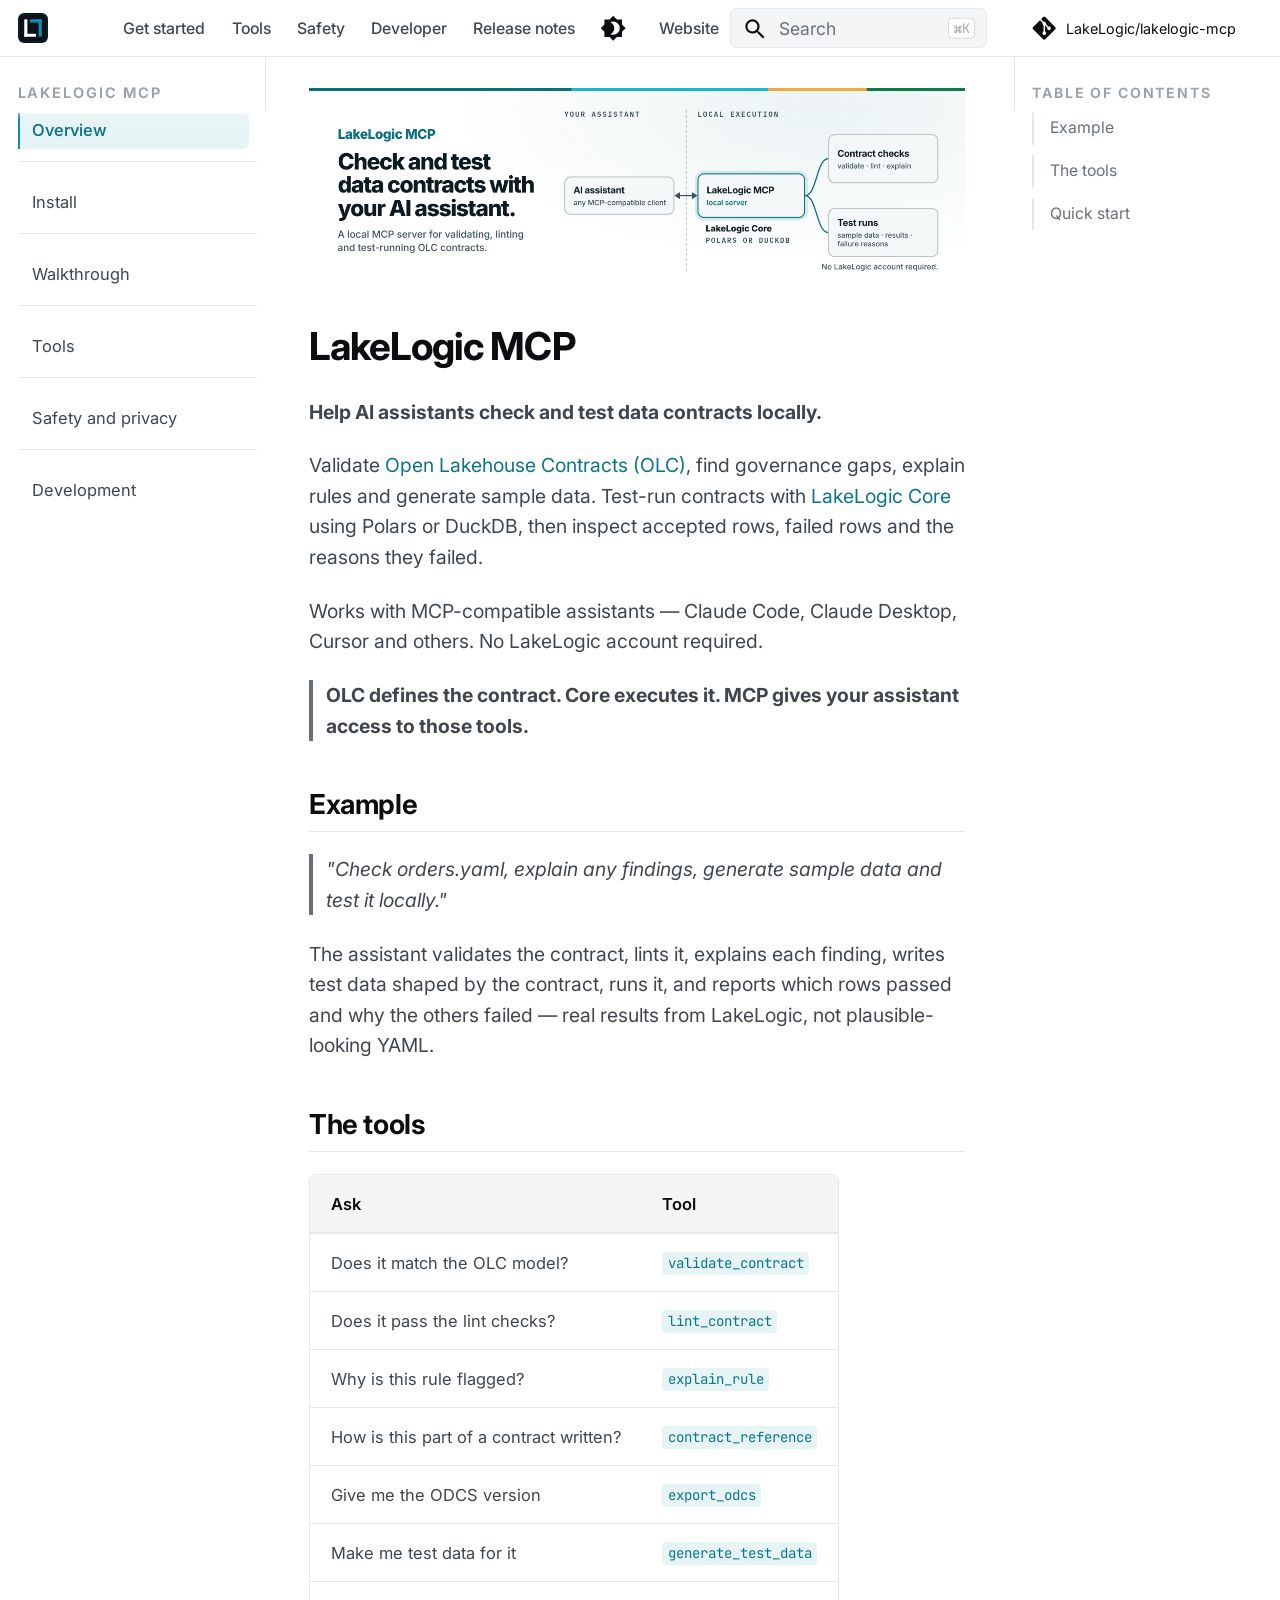
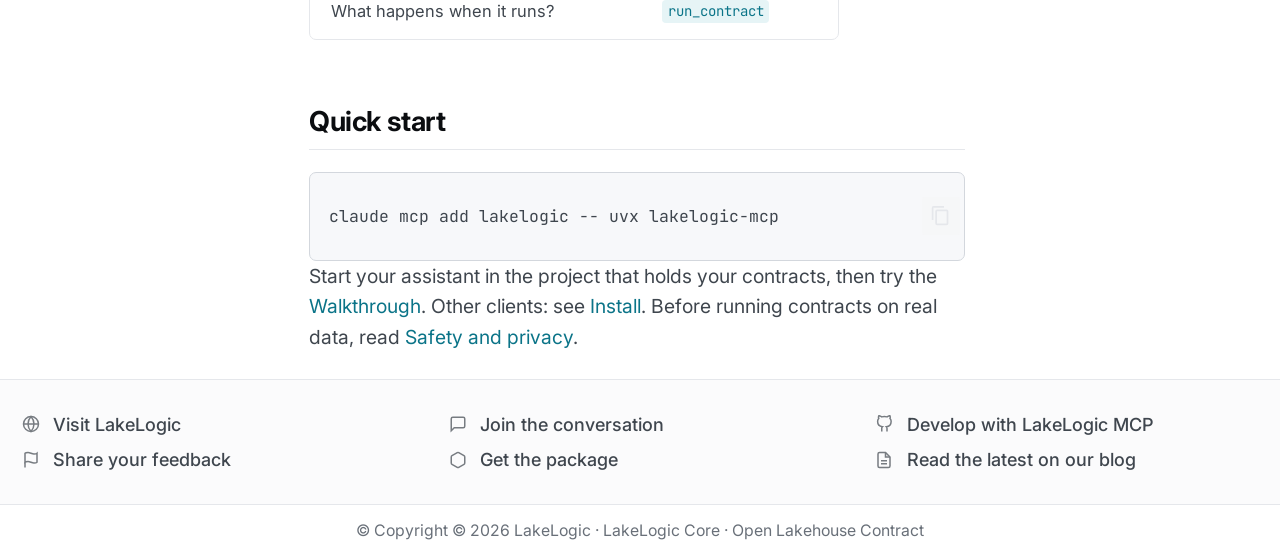
==== commit 4c6b15ad: "Deployed 4217284 with MkDocs version: 1.6.1" ====
--- a/index.html
+++ b/index.html
@@ -54,7 +54,7 @@
       
     
     
-      <link rel="stylesheet" href="stylesheets/extra.css?v=1">
+      <link rel="stylesheet" href="stylesheets/extra.css?v=3">
     
     <script>__md_scope=new URL(".",location),__md_hash=e=>[...e].reduce(((e,_)=>(e<<5)-e+_.charCodeAt(0)),0),__md_get=(e,_=localStorage,t=__md_scope)=>JSON.parse(_.getItem(t.pathname+"."+e)),__md_set=(e,_,t=localStorage,a=__md_scope)=>{try{t.setItem(a.pathname+"."+e,JSON.stringify(_))}catch(e){}}</script>
     
--- a/stylesheets/extra.css
+++ b/stylesheets/extra.css
@@ -1376,3 +1376,22 @@
     margin-top: 1.5rem;
   }
 }
+
+/* ── LakeLogic MCP: tool input tables (2026-10-24) ──────────────────────────────────────────
+   An input name or default (`write_outputs`, `test_data/<contract>.csv`) is one token: it must
+   not wrap or spill out of its cell. The table widens instead, and scrolls on a narrow screen. */
+.md-typeset table:not([class]) td:first-child code,
+.md-typeset table:not([class]) td:nth-child(2) code {
+  white-space: nowrap;
+}
+.md-typeset table:not([class]) td:first-child {
+  white-space: nowrap;
+}
+
+/* ── Text 10% larger (2026-10-24) ───────────────────────────────────────────────────────────
+   The pages read best at 110% browser zoom, so the root size is raised 10% at each of
+   Material's breakpoints (125% / 137.5% / 150%). Every size here is in rem, so headings,
+   tables, code and the header all scale together, as zoom does. */
+html { font-size: 137.5%; }
+@media screen and (min-width: 100em) { html { font-size: 151.25%; } }
+@media screen and (min-width: 125em) { html { font-size: 165%; } }
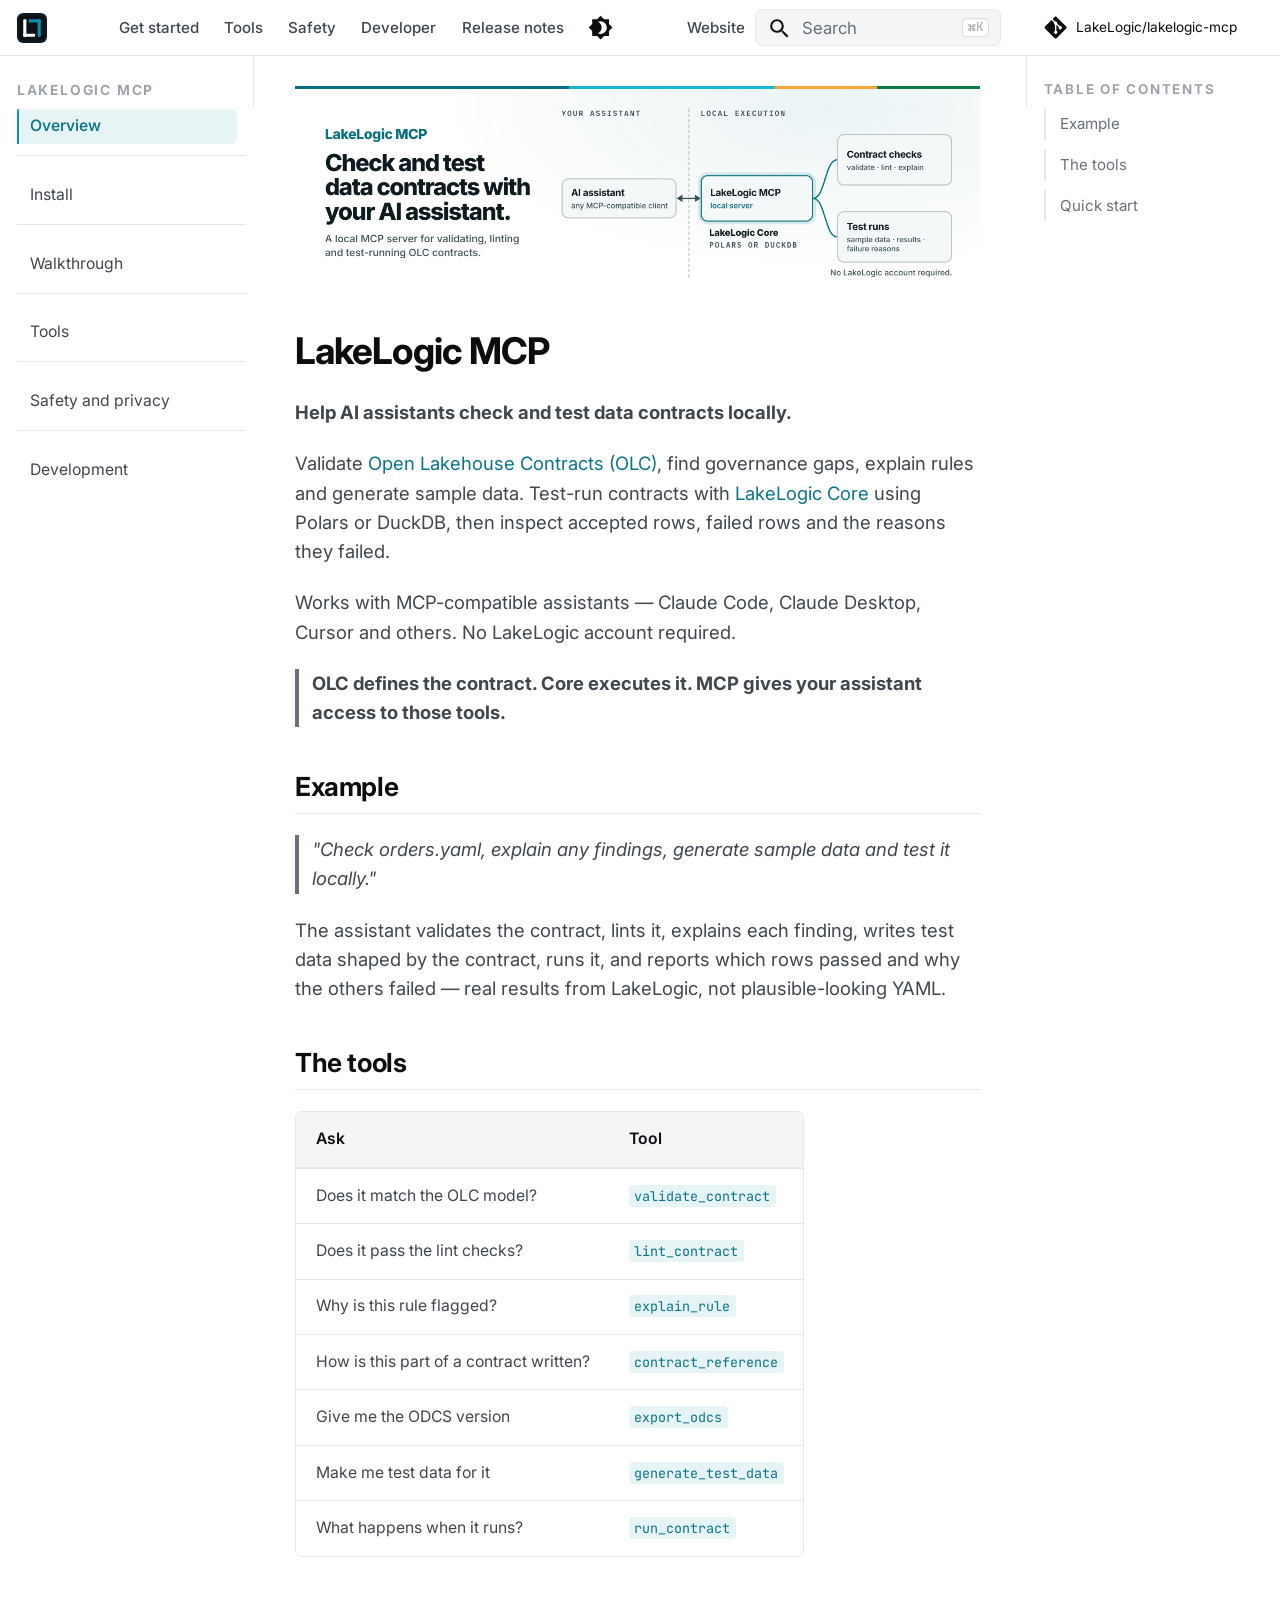
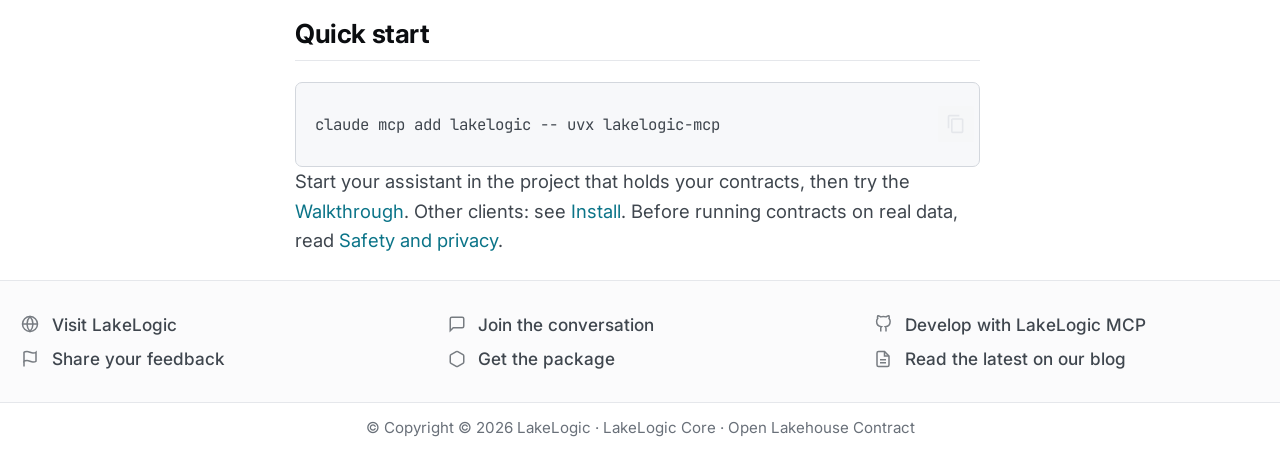
==== commit 4886da8e: "Deployed 1fd81d6 with MkDocs version: 1.6.1" ====
--- a/index.html
+++ b/index.html
@@ -54,7 +54,7 @@
       
     
     
-      <link rel="stylesheet" href="stylesheets/extra.css?v=3">
+      <link rel="stylesheet" href="stylesheets/extra.css?v=4">
     
     <script>__md_scope=new URL(".",location),__md_hash=e=>[...e].reduce(((e,_)=>(e<<5)-e+_.charCodeAt(0)),0),__md_get=(e,_=localStorage,t=__md_scope)=>JSON.parse(_.getItem(t.pathname+"."+e)),__md_set=(e,_,t=localStorage,a=__md_scope)=>{try{t.setItem(a.pathname+"."+e,JSON.stringify(_))}catch(e){}}</script>
     
--- a/stylesheets/extra.css
+++ b/stylesheets/extra.css
@@ -1388,10 +1388,10 @@
   white-space: nowrap;
 }
 
-/* ── Text 10% larger (2026-10-24) ───────────────────────────────────────────────────────────
-   The pages read best at 110% browser zoom, so the root size is raised 10% at each of
+/* ── Text 5% larger (2026-10-24) ───────────────────────────────────────────────────────────
+   The pages read best a little above the default size, so the root size is raised 5% at each of
    Material's breakpoints (125% / 137.5% / 150%). Every size here is in rem, so headings,
    tables, code and the header all scale together, as zoom does. */
-html { font-size: 137.5%; }
-@media screen and (min-width: 100em) { html { font-size: 151.25%; } }
-@media screen and (min-width: 125em) { html { font-size: 165%; } }
+html { font-size: 131.25%; }
+@media screen and (min-width: 100em) { html { font-size: 144.375%; } }
+@media screen and (min-width: 125em) { html { font-size: 157.5%; } }
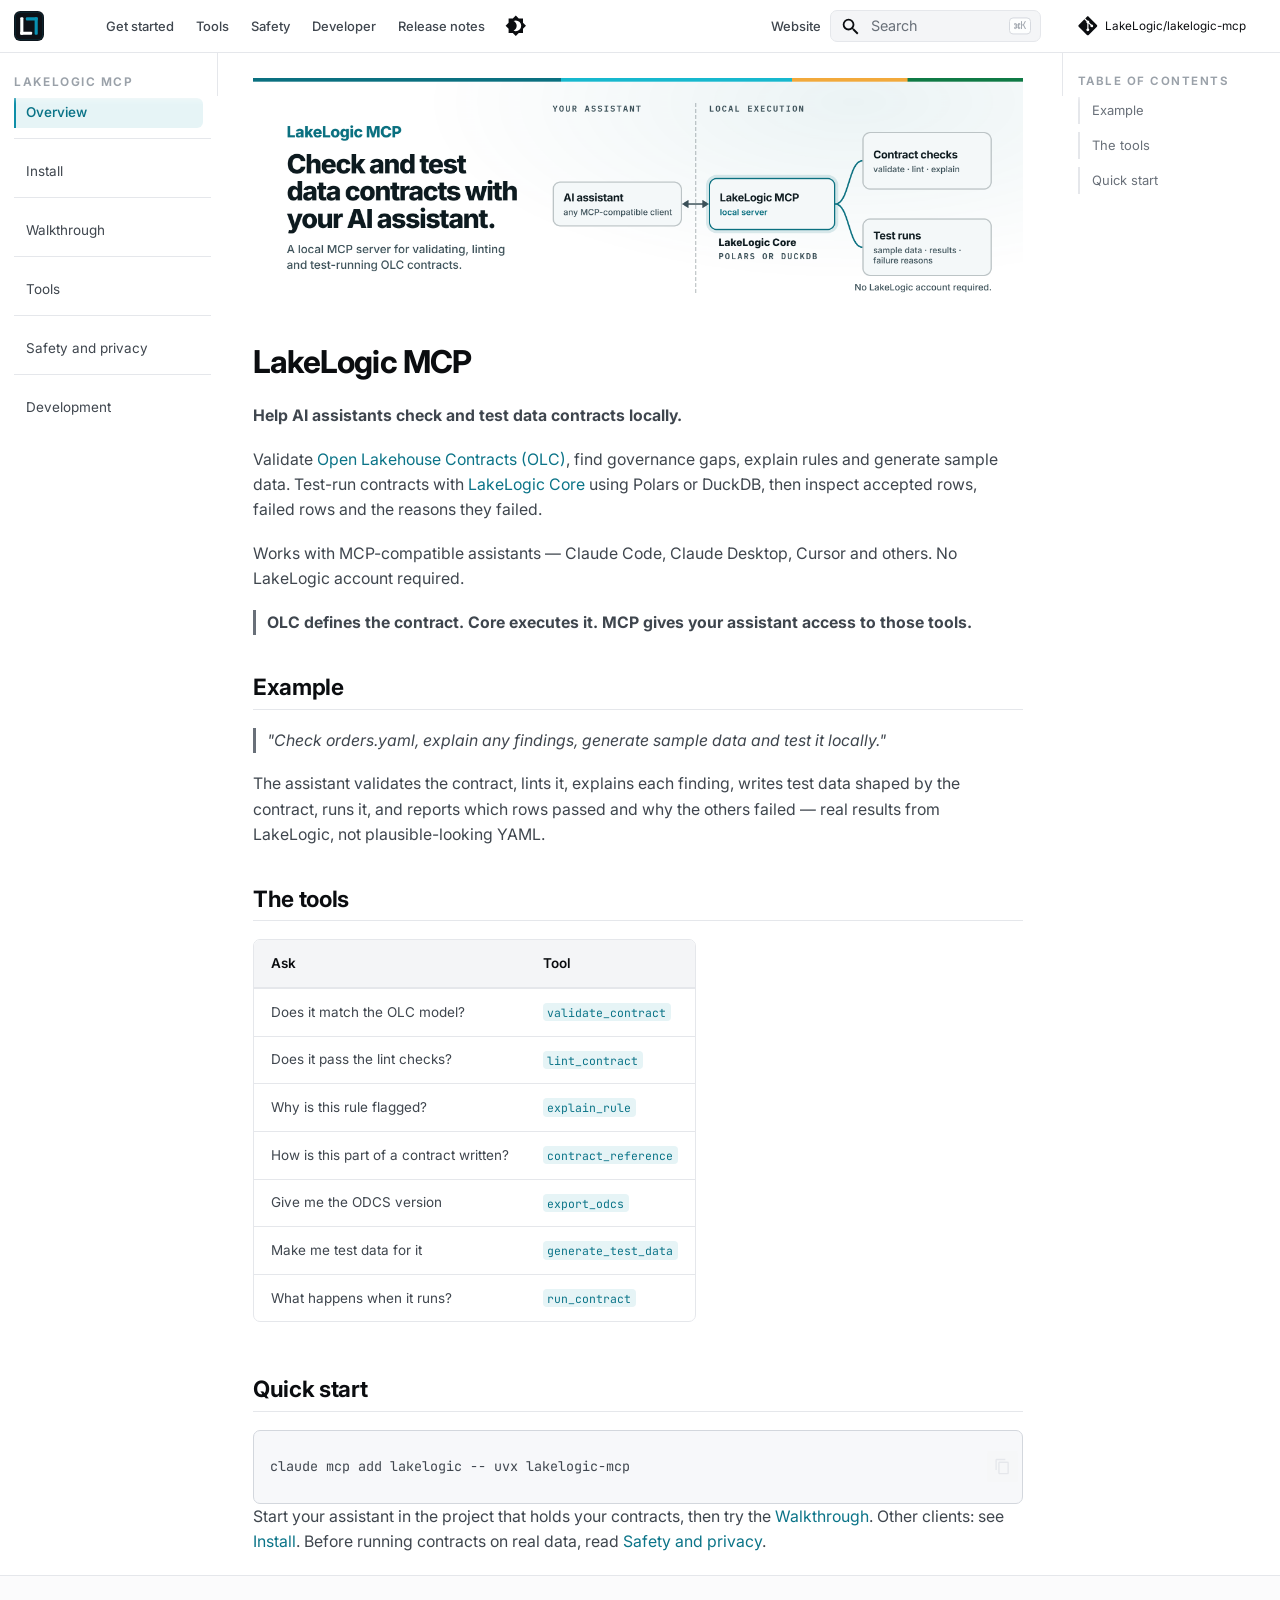
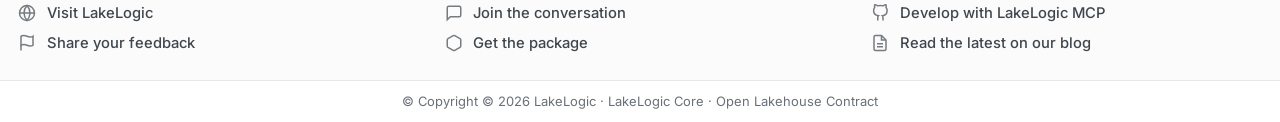
==== commit 2ba49b14: "Deployed 016bcdb with MkDocs version: 1.6.1" ====
--- a/index.html
+++ b/index.html
@@ -54,7 +54,7 @@
       
     
     
-      <link rel="stylesheet" href="stylesheets/extra.css?v=4">
+      <link rel="stylesheet" href="stylesheets/extra.css?v=7">
     
     <script>__md_scope=new URL(".",location),__md_hash=e=>[...e].reduce(((e,_)=>(e<<5)-e+_.charCodeAt(0)),0),__md_get=(e,_=localStorage,t=__md_scope)=>JSON.parse(_.getItem(t.pathname+"."+e)),__md_set=(e,_,t=localStorage,a=__md_scope)=>{try{t.setItem(a.pathname+"."+e,JSON.stringify(_))}catch(e){}}</script>
     
--- a/stylesheets/extra.css
+++ b/stylesheets/extra.css
@@ -1335,7 +1335,7 @@
    --------------------------------------------------------------------------- */
 @media screen and (min-width: 76.25em) {
   html {
-    font-size: 106.25%;
+    font-size: 112.5%; /* 18px: one point above the original 17px (2026-10-24) */
   }
 
   .md-grid {
@@ -1387,11 +1387,3 @@
 .md-typeset table:not([class]) td:first-child {
   white-space: nowrap;
 }
-
-/* ── Text 5% larger (2026-10-24) ───────────────────────────────────────────────────────────
-   The pages read best a little above the default size, so the root size is raised 5% at each of
-   Material's breakpoints (125% / 137.5% / 150%). Every size here is in rem, so headings,
-   tables, code and the header all scale together, as zoom does. */
-html { font-size: 131.25%; }
-@media screen and (min-width: 100em) { html { font-size: 144.375%; } }
-@media screen and (min-width: 125em) { html { font-size: 157.5%; } }
